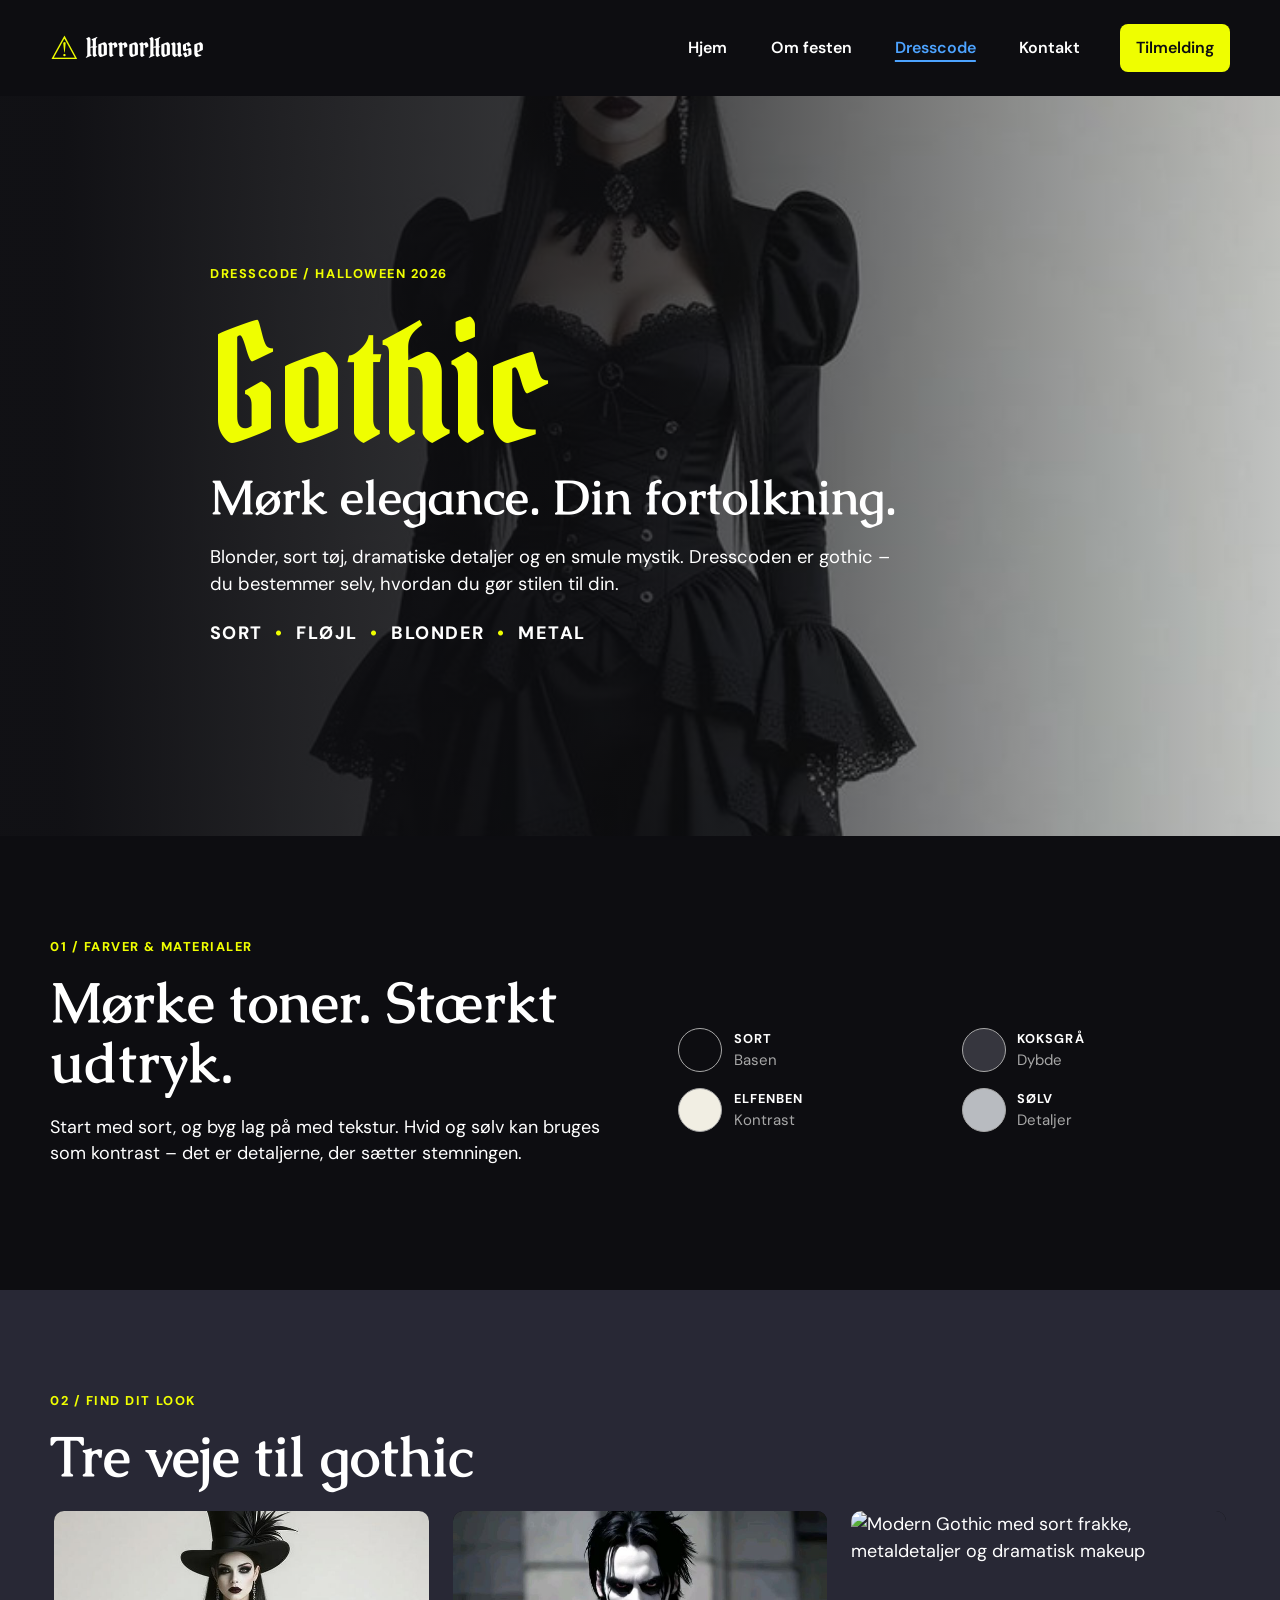
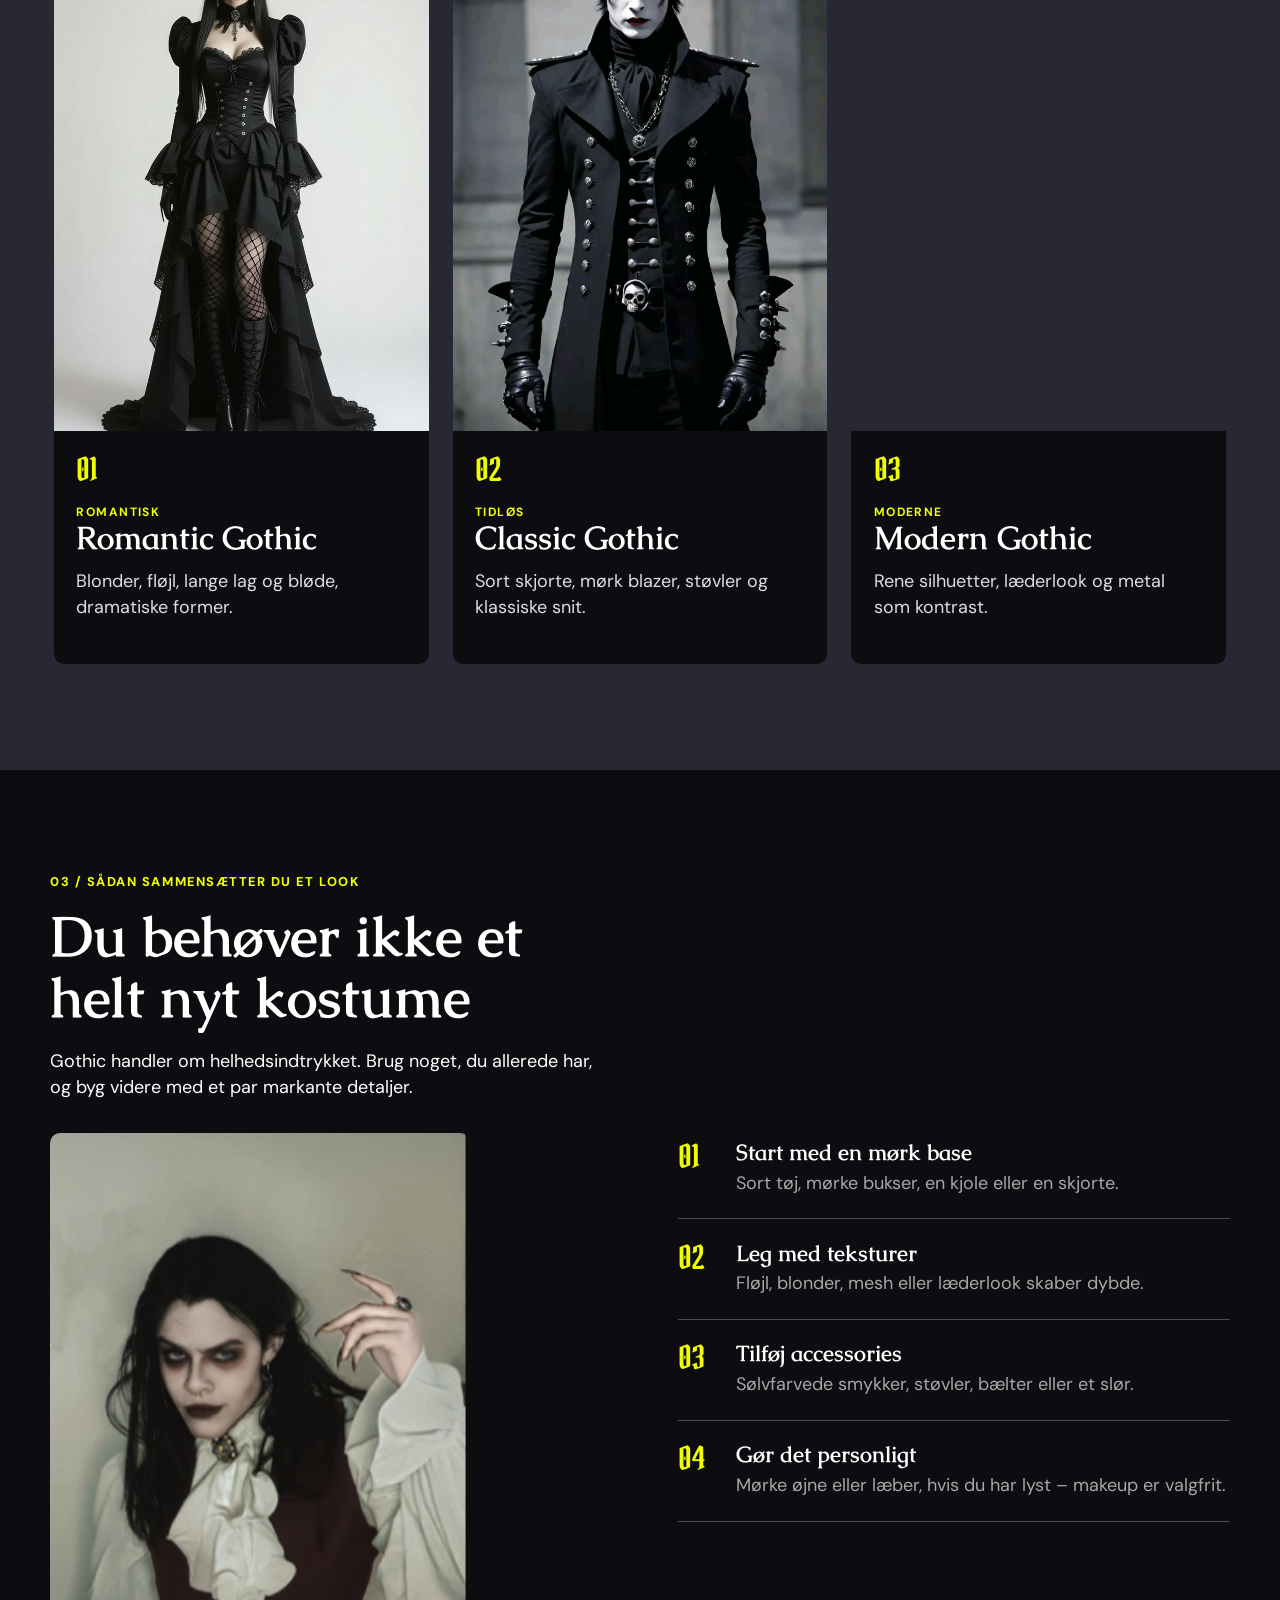
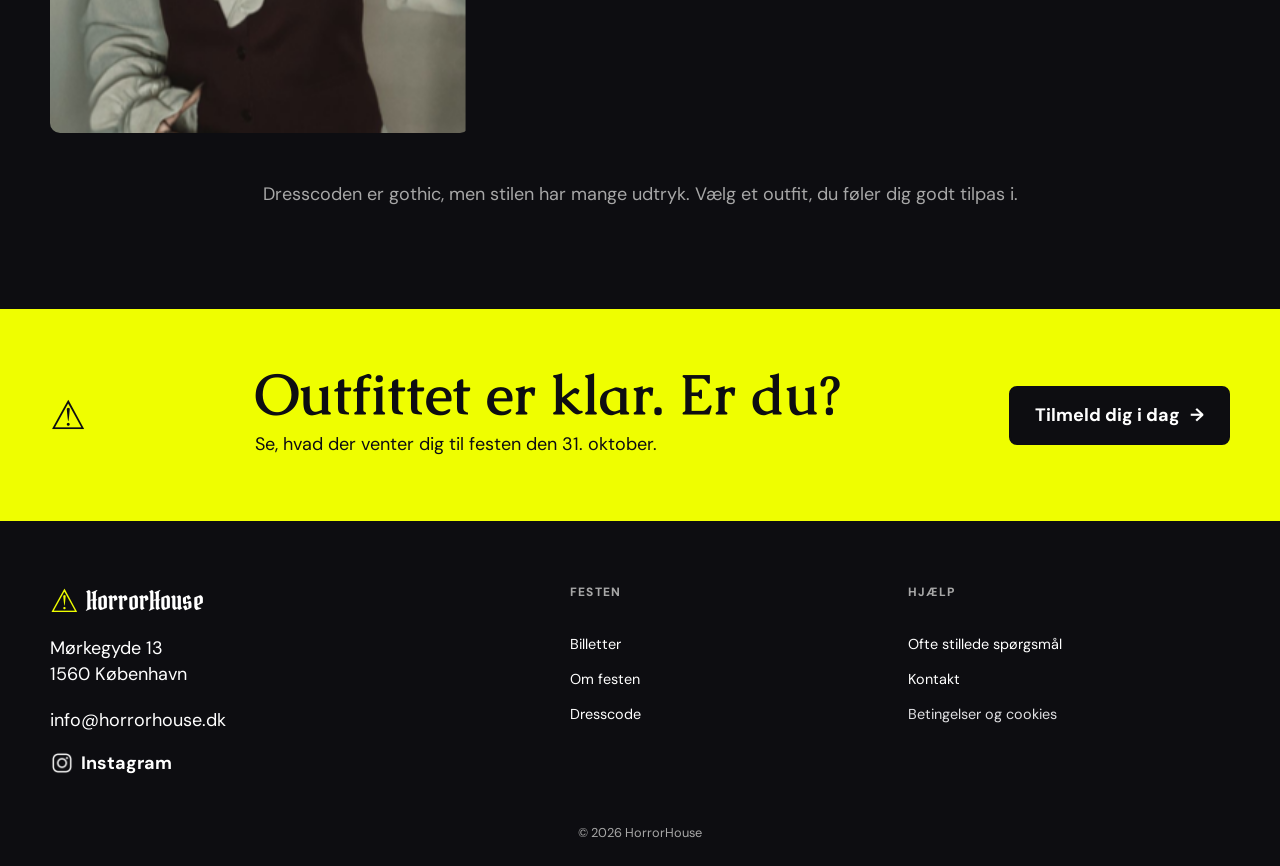
==== dresscode.html @ 01531316 "Version 2 (efter 2 ændringsprompt)" ====
<!doctype html>
<html lang="da">
<head><meta charset="utf-8"><meta name="viewport" content="width=device-width, initial-scale=1"><title>Gothic dresscode – HorrorHouse</title><meta name="description" content="Få inspiration til HorrorHouse-festens gothic dresscode med farver, materialer og tre outfitretninger."><link rel="stylesheet" href="css/style.css"><script src="js/script.js" defer></script></head>
<body>
  <a class="skip-link" href="#main-content">Gå til hovedindhold</a>
  <header class="site-header"><a class="brand" href="index.html" aria-label="HorrorHouse – forside"><span class="brand-mark" aria-hidden="true">⚠</span><span>HorrorHouse</span></a><button class="menu-toggle" type="button" aria-expanded="false" aria-controls="primary-navigation"><span class="sr-only">Åbn menu</span><span aria-hidden="true"></span></button><nav class="site-nav" id="primary-navigation" aria-label="Primær navigation"><a href="index.html">Hjem</a><a href="om-festen.html">Om festen</a><a href="dresscode.html" aria-current="page">Dresscode</a><a href="kontakt.html">Kontakt</a><a class="button button-small" href="tilmelding.html">Tilmelding</a></nav></header>
  <main id="main-content">
    <section class="page-hero dresscode-hero" aria-labelledby="dresscode-title"><div class="hero-overlay"></div><div class="container page-hero-content"><p class="eyebrow">Dresscode / Halloween 2026</p><h1 id="dresscode-title" class="pirata">Gothic</h1><h2>Mørk elegance. Din fortolkning.</h2><p>Blonder, sort tøj, dramatiske detaljer og en smule mystik. Dresscoden er gothic – du bestemmer selv, hvordan du gør stilen til din.</p><p class="hero-meta">Sort <span>•</span> fløjl <span>•</span> blonder <span>•</span> metal</p></div></section>

    <section class="section" aria-labelledby="colors-title"><div class="container"><p class="eyebrow">01 / Farver &amp; materialer</p><div class="split split-wide"><div><h2 id="colors-title">Mørke toner. Stærkt udtryk.</h2><p>Start med sort, og byg lag på med tekstur. Hvid og sølv kan bruges som kontrast – det er detaljerne, der sætter stemningen.</p></div><div class="swatches" role="group" aria-label="Anbefalede farver"><div><span class="swatch black"></span><strong>Sort</strong><small>Basen</small></div><div><span class="swatch charcoal"></span><strong>Koksgrå</strong><small>Dybde</small></div><div><span class="swatch ivory"></span><strong>Elfenben</strong><small>Kontrast</small></div><div><span class="swatch silver"></span><strong>Sølv</strong><small>Detaljer</small></div></div></div></div></section>

    <section class="section section-gray" aria-labelledby="looks-title"><div class="container"><p class="eyebrow">02 / Find dit look</p><h2 id="looks-title">Tre veje til gothic</h2><div class="card-scroller" tabindex="0" role="region" aria-label="Tre gothic looks – rul vandret for flere"><article class="look-card"><img src="assets/images/dresscode/dresscode-01.jpg" width="736" height="1104" loading="lazy" alt="Romantic Gothic med sort kjole, korset og høj hat"><div><span>01</span><b>Romantisk</b><h3>Romantic Gothic</h3><p>Blonder, fløjl, lange lag og bløde, dramatiske former.</p></div></article><article class="look-card"><img src="assets/images/dresscode/dresscode-06.jpg" width="736" height="1104" loading="lazy" alt="Classic Gothic med sort frakke og klassiske snit"><div><span>02</span><b>Tidløs</b><h3>Classic Gothic</h3><p>Sort skjorte, mørk blazer, støvler og klassiske snit.</p></div></article><article class="look-card modern-gothic"><img src="assets/images/dresscode/dresscode-modern.jpg" width="736" height="1104" loading="lazy" alt="Modern Gothic med sort frakke, metaldetaljer og dramatisk makeup"><div><span>03</span><b>Moderne</b><h3>Modern Gothic</h3><p>Rene silhuetter, læderlook og metal som kontrast.</p></div></article></div></div></section>

    <section class="section styling-section" aria-labelledby="styling-title"><div class="container"><p class="eyebrow">03 / Sådan sammensætter du et look</p><div class="split split-wide"><div><h2 id="styling-title">Du behøver ikke et helt nyt kostume</h2><p>Gothic handler om helhedsindtrykket. Brug noget, du allerede har, og byg videre med et par markante detaljer.</p><img class="feature-image tall" src="assets/images/dresscode/dresscode-07.png" width="284" height="424" loading="lazy" alt="Person i hvid skjorte og mørk vest som gothic inspiration"></div><ol class="style-steps"><li><span>01</span><div><h3>Start med en mørk base</h3><p>Sort tøj, mørke bukser, en kjole eller en skjorte.</p></div></li><li><span>02</span><div><h3>Leg med teksturer</h3><p>Fløjl, blonder, mesh eller læderlook skaber dybde.</p></div></li><li><span>03</span><div><h3>Tilføj accessories</h3><p>Sølvfarvede smykker, støvler, bælter eller et slør.</p></div></li><li><span>04</span><div><h3>Gør det personligt</h3><p>Mørke øjne eller læber, hvis du har lyst – makeup er valgfrit.</p></div></li></ol></div><p class="center-note">Dresscoden er gothic, men stilen har mange udtryk. Vælg et outfit, du føler dig godt tilpas i.</p></div></section>

    <section class="cta-band" aria-labelledby="dress-cta-title"><div class="container cta-inner"><span class="brand-mark brand-mark-dark" aria-hidden="true">⚠</span><div><h2 id="dress-cta-title">Outfittet er klar. Er du?</h2><p>Se, hvad der venter dig til festen den 31. oktober.</p></div><a class="button button-dark" href="tilmelding.html">Tilmeld dig i dag <span aria-hidden="true">→</span></a></div></section>
  </main>
  <footer class="site-footer"><div class="container footer-grid"><div class="footer-brand"><a class="brand" href="index.html"><span class="brand-mark" aria-hidden="true">⚠</span><span>HorrorHouse</span></a><address>Mørkegyde 13<br>1560 København</address></div><div class="footer-contact"><a href="mailto:info@horrorhouse.dk">info@horrorhouse.dk</a><a class="instagram" href="https://www.instagram.com/"><img src="assets/images/home/home-12.png" width="100" height="100" alt=""> Instagram</a></div><nav class="footer-nav" aria-label="Footer navigation"><div><h2>Festen</h2><a href="tilmelding.html">Billetter</a><a href="om-festen.html">Om festen</a><a href="dresscode.html">Dresscode</a></div><div><h2>Hjælp</h2><a href="kontakt.html#faq">Ofte stillede spørgsmål</a><a href="kontakt.html">Kontakt</a><span>Betingelser og cookies</span></div></nav></div><p class="copyright">© 2026 HorrorHouse</p></footer>
</body></html>
---- css/style.css ----
@font-face{font-family:"Pirata One";src:url("../assets/fonts/pirata-one-regular.ttf") format("truetype");font-weight:400;font-style:normal;font-display:swap}
@font-face{font-family:Caudex;src:url("../assets/fonts/caudex-regular.ttf") format("truetype");font-weight:400;font-style:normal;font-display:swap}
@font-face{font-family:Caudex;src:url("../assets/fonts/caudex-bold.ttf") format("truetype");font-weight:700;font-style:normal;font-display:swap}
@font-face{font-family:"DM Sans";src:url("../assets/fonts/dm-sans-regular.ttf") format("truetype");font-weight:400;font-style:normal;font-display:swap}
@font-face{font-family:"DM Sans";src:url("../assets/fonts/dm-sans-semibold.ttf") format("truetype");font-weight:600;font-style:normal;font-display:swap}
@font-face{font-family:"DM Sans";src:url("../assets/fonts/dm-sans-bold.ttf") format("truetype");font-weight:700;font-style:normal;font-display:swap}
@font-face{font-family:"DM Sans";src:url("../assets/fonts/dm-sans-extrabold.ttf") format("truetype");font-weight:800;font-style:normal;font-display:swap}

:root{--black:#0d0d11;--gray:#282835;--gray-2:#494953;--muted:#a7a7a7;--white:#fff;--yellow:#effe00;--blue:#4da3ff;--error:#ff8278;--radius:10px;--container:1180px;--space-section:clamp(4.5rem,8vw,8rem)}
*,*::before,*::after{box-sizing:border-box}
html{scroll-behavior:smooth}
body{margin:0;background:var(--black);color:var(--white);font-family:"DM Sans",sans-serif;font-size:1.0625rem;line-height:1.45;overflow-x:hidden}
body.menu-open{overflow:hidden}
img{display:block;max-width:100%;height:auto}
a{color:inherit;text-underline-offset:.2em}
button,input,select,textarea{font:inherit}
button{color:inherit}
h1,h2,h3,p{margin-top:0}
h1,h2,h3{font-family:Caudex,serif;line-height:1.08}
h1{font-size:clamp(3rem,8vw,6rem);margin-bottom:1.4rem}
h2{font-size:clamp(2rem,5vw,3.5rem);margin-bottom:1.25rem}
h3{font-size:clamp(1.35rem,2.5vw,2rem);margin-bottom:.75rem}
p{margin-bottom:1.35rem}
.pirata{font-family:"Pirata One",serif;font-weight:400}
.container{width:min(100% - 2rem,var(--container));margin-inline:auto}
.section{padding-block:var(--space-section);background:var(--black)}
.section-gray{background:var(--gray)}
.section-dark{background:#16161d}
.sr-only{position:absolute!important;width:1px;height:1px;padding:0;margin:-1px;overflow:hidden;white-space:nowrap;border:0}
.skip-link{position:fixed;z-index:1000;top:.75rem;left:.75rem;padding:.8rem 1rem;background:var(--yellow);color:var(--black);font-weight:800;transform:translateY(-180%)}
.skip-link:focus{transform:none}
:focus-visible{outline:3px solid var(--yellow);outline-offset:4px}

.site-header{height:70px;padding:0 1rem;background:var(--black);display:flex;align-items:center;justify-content:space-between;position:relative;z-index:100}
.brand{display:inline-flex;align-items:center;gap:.45rem;text-decoration:none;font:400 1.6rem/1 "Pirata One",serif;white-space:nowrap}
.brand-mark{color:var(--yellow);font-family:system-ui,sans-serif;font-size:1.25em;line-height:1}
.brand-mark-dark{color:var(--black)}
.menu-toggle{width:44px;height:44px;border:0;background:transparent;display:grid;place-items:center;cursor:pointer}
.menu-toggle>span[aria-hidden]{width:26px;height:18px;position:relative;border-top:2px solid var(--white);border-bottom:2px solid var(--white)}
.menu-toggle>span[aria-hidden]::after{content:"";position:absolute;left:0;right:0;top:6px;border-top:2px solid var(--white)}
.menu-toggle[aria-expanded="true"]>span[aria-hidden]{border:0}
.menu-toggle[aria-expanded="true"]>span[aria-hidden]::before,.menu-toggle[aria-expanded="true"]>span[aria-hidden]::after{content:"";position:absolute;inset:auto 0;top:8px;border-top:2px solid var(--white);transform:rotate(45deg)}
.menu-toggle[aria-expanded="true"]>span[aria-hidden]::after{transform:rotate(-45deg)}
.site-nav{display:none;position:fixed;inset:70px 0 0;background:var(--black);padding:3rem 1.25rem;flex-direction:column;align-items:stretch;gap:.5rem;overflow:auto}
.site-nav.is-open{display:flex}
.site-nav a{padding:1rem;border-bottom:1px solid var(--gray-2);text-decoration:none;font-size:1.25rem;font-weight:600}
.site-nav a[aria-current="page"]{color:var(--blue);text-decoration:underline;text-decoration-thickness:2px}
.site-nav a:not(.button):hover,.text-link:hover,.footer-contact a:hover,.footer-nav a:hover{color:var(--blue)}
.site-nav .button[aria-current="page"]{background:var(--blue);border-color:var(--blue);color:var(--black);text-decoration:none}

.falling-spider{--spider-size:20px;--spider-start:24px;--spider-travel:167px;--thread-start:30px;--thread-end:201px;--spider-duration:5.2s;position:absolute;z-index:101;top:70px;right:0;width:var(--spider-size);height:221px;pointer-events:none}
.falling-spider::before{content:"";position:absolute;top:0;left:50%;width:1px;height:var(--thread-start);background:rgba(232,232,232,.75);transform:translateX(-50%);transform-origin:top;animation-name:spider-thread-fall;animation-duration:var(--spider-duration);animation-timing-function:ease-in-out;animation-iteration-count:1;animation-fill-mode:forwards;will-change:height}
.falling-spider img{position:absolute;z-index:1;top:var(--spider-start);left:0;width:100%;height:auto;animation-name:spider-fall;animation-duration:var(--spider-duration);animation-timing-function:ease-in-out;animation-iteration-count:1;animation-fill-mode:forwards;will-change:transform}
@keyframes spider-fall{from{transform:translateY(0)}to{transform:translateY(var(--spider-travel))}}
@keyframes spider-thread-fall{from{height:var(--thread-start)}to{height:var(--thread-end)}}

.button{min-height:52px;display:inline-flex;align-items:center;justify-content:center;gap:.65rem;padding:.9rem 1.5rem;border:2px solid var(--yellow);border-radius:8px;background:var(--yellow);color:var(--black);font-weight:700;text-decoration:none;cursor:pointer;transition:background-color .2s,color .2s,transform .2s}
.button:hover{background:var(--blue);border-color:var(--blue);color:var(--black)}
.button:active{transform:translateY(1px)}
.button-secondary{background:transparent;color:var(--white);border-color:var(--white)}
.button-secondary:hover{background:var(--blue);border-color:var(--blue);color:var(--black)}
.button-dark{background:var(--black);border-color:var(--black);color:var(--white)}
.button-dark:hover{background:var(--blue);border-color:var(--blue);color:var(--black)}
.button-small{min-height:46px;padding:.7rem 1.25rem}
.button-row{display:flex;flex-wrap:wrap;gap:.9rem}
.text-link{display:inline-block;font-weight:700;color:var(--yellow);margin-top:.5rem}
.eyebrow{text-transform:uppercase;letter-spacing:.12em;font-size:.8rem;font-weight:800;color:var(--yellow);margin-bottom:1rem}
.hero-overlay,.tickets-overlay,.signup-overlay{position:absolute;inset:0;background:linear-gradient(90deg,rgba(13,13,17,.95),rgba(13,13,17,.55))}

.hero-dark,.page-hero,.signup-hero,.contact-hero{position:relative;isolation:isolate;background-repeat:no-repeat;background-size:cover;background-position:center}
.home-hero{min-height:760px;background-image:url("../assets/images/home/home-20.png");display:flex;align-items:center;padding-block:4rem}
.hero-content,.page-hero-content,.signup-hero>.container,.contact-hero>.container{position:relative;z-index:1}
.home-hero h1{max-width:850px}
.hero-lead{max-width:620px;font-size:1.15rem}
.event-facts{display:grid;margin:2rem 0;padding:0}
.event-facts>div{padding:1rem 0;border-bottom:1px solid rgba(255,255,255,.28)}
.event-facts dt{color:var(--muted);font-size:.85rem;text-transform:uppercase;font-weight:800;letter-spacing:.09em}
.event-facts dd{margin:.25rem 0 0;font-weight:700;font-size:1.1rem}
.event-facts-hero{grid-template-columns:repeat(2,1fr);max-width:700px;gap:0 1rem}

.card-scroller,.ticket-grid{display:flex;gap:1rem;overflow-x:auto;scroll-snap-type:x mandatory;padding:.25rem 1rem 1.25rem;margin-inline:-1rem;scrollbar-color:var(--yellow) var(--gray)}
.ticket-grid{padding-top:1.25rem}
.image-card,.look-card,.ticket-card{flex:0 0 min(84vw,330px);scroll-snap-align:start;border-radius:var(--radius);overflow:hidden;background:var(--gray)}
.image-card img{width:100%;height:420px;object-fit:cover}
.image-card>div,.look-card>div{padding:1.4rem}
.image-card p,.look-card p{color:#dedee1}
.home-about-section{background:var(--black)}
.home-about-intro{max-width:720px;margin-bottom:3rem}
.home-about-section .image-card{background:transparent;border-radius:0}
.home-about-section .image-card>div{padding:1rem 0 0}
.feature-image{width:100%;max-height:520px;object-fit:cover;border-radius:var(--radius);margin-top:2rem}
.portrait-grid{display:grid;grid-template-columns:repeat(2,1fr);gap:.6rem;margin-bottom:2rem}
.portrait-grid img{width:100%;aspect-ratio:3/4;object-fit:cover;border-radius:8px}
.accent-list{padding:0;list-style:none;margin:2rem 0}
.accent-list li{position:relative;padding:.8rem 0 .8rem 1.6rem;border-bottom:1px solid var(--gray-2)}
.accent-list li::before{content:"";position:absolute;left:0;top:1.25rem;width:.55rem;height:.55rem;background:var(--yellow);transform:rotate(45deg)}
.cta-band{background:var(--yellow);color:var(--black);padding:3.5rem 0;text-align:center}
.cta-inner{display:flex;flex-direction:column;align-items:center;gap:1rem}
.cta-inner h2{max-width:780px;margin-bottom:.35rem}
.cta-inner p{margin-bottom:.5rem}
.tickets-home{position:relative;isolation:isolate;background:url("../assets/images/home/home-16.png") center/cover no-repeat;text-align:center}
.tickets-home .tickets-overlay{background:rgba(13,13,17,.72);z-index:-1}
.tickets-content{position:relative}
.tickets-home h2{font:400 clamp(4.2rem,12vw,11.25rem)/.9 "Pirata One",serif;text-transform:uppercase;letter-spacing:.015em;margin:3rem 0 2rem}
.display-number{font:inherit;color:inherit}
.tickets-heading{margin:clamp(3.5rem,7vw,7rem) auto 2rem}
.tickets-heading h3{font-size:clamp(2rem,4vw,3rem);margin-bottom:.75rem}
.tickets-heading p{margin:0;color:var(--muted)}
.ticket-card{display:flex;flex-direction:column;text-align:left;padding:1.5rem;border:1px solid var(--gray-2);position:relative;overflow:visible}
.ticket-card.featured{border:1px solid var(--gray-2)}
.ticket-card.sold-out{opacity:.75}
.ticket-status{order:10;margin:auto 0 0;padding-top:1.5rem;font-size:.8rem;text-transform:uppercase;letter-spacing:.08em;font-weight:800;color:var(--yellow)}
.sold-out .ticket-status{color:var(--white);text-decoration:line-through}
.price{font:700 2rem/1 Caudex,serif;color:var(--white)}
.badge{position:absolute;top:-.8rem;right:1rem;background:var(--blue);color:var(--black);font-size:.75rem;font-weight:800;text-transform:uppercase;padding:.35rem .7rem;border-radius:99px}
.small-note{color:var(--muted);font-size:.95rem}
.event-facts-bottom{max-width:218px;margin:0 auto;text-align:center;grid-template-columns:1fr;gap:0}
.event-facts-bottom>div{display:flex;min-height:123px;flex-direction:column;align-items:center;justify-content:center;border-bottom:0;gap:.15rem}
.event-facts-bottom dt{display:flex;flex-direction:column;align-items:center;gap:.4rem}
.event-facts-bottom img{width:24px;height:24px;object-fit:contain;margin-bottom:.25rem}
.tickets-content>.button{margin-top:clamp(3rem,6vw,5rem)}

.page-hero{min-height:700px;display:flex;align-items:center;padding:5rem 0}
.page-hero-content{max-width:860px}
.page-hero-content>p:not(.eyebrow):not(.hero-meta){max-width:700px;font-size:1.15rem}
.about-hero{background-image:url("../assets/images/about/about-02.jpg");background-position:center}
.about-hero .hero-overlay{background:linear-gradient(90deg,rgba(13,13,17,.92),rgba(13,13,17,.45))}
.date-lockup{margin-top:2rem;display:flex;align-items:center;gap:1rem}
.date-lockup span{font:400 6rem/1 "Pirata One",serif;color:var(--yellow)}
.date-lockup strong{text-transform:uppercase;letter-spacing:.12em}
.hero-meta{text-transform:uppercase;letter-spacing:.08em;font-weight:800;margin-top:1.4rem}
.hero-meta span{color:var(--yellow);padding-inline:.45rem}
.split{display:grid;gap:2rem;align-items:center}
.invitation{background:var(--gray);border-left:5px solid var(--yellow);border-radius:var(--radius);padding:2rem}
.invitation h3{text-transform:uppercase;font:800 .85rem/1.3 "DM Sans",sans-serif;letter-spacing:.12em;color:var(--yellow)}
.numbered>div>span,.look-card>div>span,.style-steps>li>span{font:400 2rem/1 "Pirata One",serif;color:var(--yellow)}
.numbered b,.look-card b{display:block;text-transform:uppercase;font-size:.75rem;letter-spacing:.12em;color:var(--yellow);margin-top:1rem}
.timeline{list-style:none;padding:0;margin:3rem 0}
.timeline li{position:relative;display:grid;grid-template-columns:1fr;gap:.7rem;padding:0 0 2.5rem 2rem;border-left:1px solid var(--gray-2)}
.timeline li::before{content:"";position:absolute;left:-.5rem;top:.1rem;width:.9rem;height:.9rem;border:3px solid var(--yellow);background:var(--black);border-radius:50%}
.timeline time,.timeline-time{text-transform:uppercase;font-weight:800;font-size:.8rem;letter-spacing:.09em;color:var(--yellow)}
.timeline h3{margin-bottom:.3rem}
.timeline p{color:var(--muted);margin:0}
.practical{border:1px solid var(--gray-2);padding:1.3rem;border-radius:var(--radius)}

.dresscode-hero{background-image:url("../assets/images/dresscode/dresscode-01.jpg");background-position:65% center}
.dresscode-hero .hero-overlay{background:linear-gradient(90deg,rgba(13,13,17,.98) 5%,rgba(13,13,17,.78) 48%,rgba(13,13,17,.15))}
.dresscode-hero h1{color:var(--yellow);font-size:clamp(5rem,15vw,10rem);margin-bottom:0}
.dresscode-hero h2{font-size:clamp(1.7rem,4vw,3rem)}
.swatches{display:grid;grid-template-columns:repeat(2,1fr);gap:1rem}
.swatches>div{display:grid;grid-template-columns:44px 1fr;grid-template-rows:1fr 1fr;column-gap:.7rem;align-items:center}
.swatch{grid-row:1/3;width:44px;height:44px;border-radius:50%;border:1px solid var(--muted)}
.swatch.black{background:#0d0d11}.swatch.charcoal{background:#36363e}.swatch.ivory{background:#f1eee3}.swatch.silver{background:#b8bbc0}
.swatches strong{text-transform:uppercase;font-size:.8rem;letter-spacing:.08em}.swatches small{color:var(--muted)}
.look-card{background:var(--black)}
.look-card img{width:100%;height:430px;object-fit:cover}
.look-card.modern-gothic img{background:var(--gray);object-fit:contain}
.feature-image.tall{max-width:420px;max-height:600px}
.style-steps{list-style:none;padding:0;margin:0}
.style-steps li{display:grid;grid-template-columns:42px 1fr;gap:1rem;padding:1.4rem 0;border-bottom:1px solid var(--gray-2)}
.style-steps h3{font-size:1.35rem;margin-bottom:.35rem}.style-steps p{color:var(--muted);margin:0}
.center-note{max-width:760px;margin:3rem auto 0;text-align:center;color:var(--muted)}

.signup-hero{min-height:580px;background-image:url("../assets/images/signup/signup-07.png");display:flex;align-items:center;padding:5rem 0}
.signup-hero>.container{max-width:var(--container)}
.signup-hero h1{max-width:700px}.signup-hero p:not(.eyebrow){max-width:650px}
.ticket-grid-detailed .ticket-card{background:var(--gray)}
.ticket-card ul{list-style:"✓  ";padding-left:1.25rem;color:#e7e7e9}.ticket-card li{margin:.7rem 0}.ticket-card li::marker{color:var(--yellow);font-weight:800}
.signup-section{position:relative;isolation:isolate;background:url("../assets/images/signup/signup-01.png") center/cover no-repeat}
.signup-overlay{background:rgba(13,13,17,.82);z-index:-1}
.form-layout{display:grid;gap:2.5rem;align-items:start}
.demo-notice{border-left:4px solid var(--yellow);padding:1rem;background:rgba(40,40,53,.9)}
.styled-form{background:var(--gray);border-radius:var(--radius);padding:1.25rem;display:grid;gap:.4rem}
.field{margin-bottom:.9rem}
.field label{display:block;margin-bottom:.45rem;font-weight:700}
.field input,.field select,.field textarea{width:100%;min-height:50px;padding:.8rem 1rem;color:var(--white);background:#22222c;border:1px solid #777783;border-radius:6px}
.field textarea{min-height:190px;resize:vertical}
.field input::placeholder,.field textarea::placeholder{color:#bdbdc4;opacity:1}
.field select{display:block;max-width:100%;min-height:56px;appearance:auto;color-scheme:dark;font-size:1rem;line-height:1.4}
.field select option{background:var(--white);color:var(--black);font-size:1rem}
.field [aria-invalid="true"]{border:2px solid var(--error)}
.field-error{min-height:1.25em;margin:.35rem 0 0;color:var(--error);font-size:.9rem;font-weight:700}
.field-hint,.privacy-note{margin:.4rem 0 0;color:#d0d0d5;font-size:.9rem}
.privacy-note{margin-bottom:1rem}.form-submit{width:100%}
.confirmation-dialog{width:min(92vw,590px);padding:0;border:2px solid var(--yellow);border-radius:var(--radius);background:var(--black);color:var(--white)}
.confirmation-dialog::backdrop{background:rgba(0,0,0,.8)}
.dialog-inner{text-align:center;padding:clamp(2rem,6vw,4rem)}
.dialog-inner .brand-mark{font-size:3rem}.dialog-inner h2{margin-top:1rem}.dialog-inner p{color:#ddd}

.contact-hero{min-height:520px;background-image:url("../assets/images/contact/contact-02.png");display:flex;align-items:center;padding:4rem 0}
.contact-hero h1{max-width:700px}.contact-hero p{max-width:610px}
.contact-grid{display:grid;gap:1.5rem;align-items:stretch}
.panel{height:100%;background:var(--gray);border-radius:var(--radius);padding:1.25rem}
.form-success{padding:1rem;border:2px solid var(--yellow);background:var(--black);color:var(--white);font-weight:700}
.faq-list details{border-bottom:1px solid #60606b}
.faq-list summary{position:relative;list-style:none;cursor:pointer;padding:1.3rem 2.5rem 1.3rem 0;font-weight:600}
.faq-list summary::-webkit-details-marker{display:none}
.faq-list summary::after{content:"+";position:absolute;right:.4rem;top:1rem;font-size:1.5rem}
.faq-list details[open] summary::after{content:"−"}
.faq-list details p{padding:0 2.5rem 1.3rem 0;color:#dedee2}
.faq-list details a{color:var(--yellow)}

.site-footer{padding:4rem 0 1.5rem;background:var(--black)}
.footer-grid{display:grid;gap:3rem;text-align:center}
.footer-brand address{font-style:normal;margin-top:1rem;color:var(--white)}
.footer-contact{display:flex;flex-direction:column;align-items:center;gap:1rem}.footer-contact>a{text-decoration:none}.instagram{display:flex;align-items:center;gap:.45rem;font-weight:700}.instagram img{width:24px;height:24px}
.footer-nav{display:grid;grid-template-columns:repeat(2,1fr);gap:1rem;text-align:left}
.footer-nav h2{font:800 .75rem/1.2 "DM Sans",sans-serif;text-transform:uppercase;letter-spacing:.1em;color:var(--muted)}
.footer-nav div{display:flex;flex-direction:column;gap:.9rem}.footer-nav a,.footer-nav span{font-size:.9rem;text-decoration:none}.footer-nav span{color:#e1e1e4}
.copyright{text-align:center;color:var(--muted);font-size:.8rem;margin:3rem 0 0}

@media (min-width:700px){
  .container{width:min(100% - 3rem,var(--container))}
  .event-facts-hero{grid-template-columns:repeat(4,1fr)}
  .event-facts-bottom{max-width:720px;grid-template-columns:repeat(3,1fr);text-align:left;gap:0 1rem}
  .event-facts-bottom>div{display:block;min-height:0}
  .event-facts-bottom dt{flex-direction:row;align-items:center;gap:.45rem}
  .event-facts-bottom img{margin:0}
  .event-facts-bottom dd{margin-left:31px}
  .event-facts>div{padding:1rem;border-right:1px solid rgba(255,255,255,.28);border-bottom:0}.event-facts>div:last-child{border-right:0}
  .split{grid-template-columns:repeat(2,minmax(0,1fr));gap:clamp(2rem,6vw,6rem)}
  .portrait-grid{margin-bottom:0}
  .timeline li{grid-template-columns:190px 1fr;padding-left:3rem}
  .form-layout,.contact-grid{grid-template-columns:minmax(260px,.75fr) minmax(420px,1.25fr)}
  .contact-grid{grid-template-columns:repeat(2,minmax(0,1fr))}
  .styled-form,.panel{padding:2rem}
  .footer-grid{grid-template-columns:.8fr 1.2fr;align-items:start;column-gap:2rem;row-gap:1.25rem;text-align:left}
  .footer-brand{grid-column:1;grid-row:1}
  .footer-contact{grid-column:1;grid-row:2;align-items:flex-start}
  .footer-nav{grid-column:2;grid-row:1 / span 2}
}

@media (min-width:900px){
  body{font-size:1.125rem}
  .site-header{height:96px;padding-inline:max(2rem,calc((100vw - var(--container))/2))}
  .menu-toggle{display:none}
  .site-nav{display:flex;position:static;inset:auto;background:none;padding:0;flex-direction:row;align-items:center;gap:.7rem;overflow:visible}
  .site-nav a{padding:.75rem 1rem;border:0;font-size:1rem}.site-nav a[aria-current="page"]{text-underline-offset:.45rem}
  .site-nav .button{margin-left:.8rem;color:var(--black)}
  .site-nav .button:hover,.site-nav .button[aria-current="page"]{background:var(--blue);border-color:var(--blue);color:var(--black);text-decoration:none}
  .falling-spider{--spider-size:20px;--spider-start:8px;--spider-travel:295px;--thread-end:317px;top:96px;right:0;height:337px}
  .home-hero{background-image:url("../assets/images/home/home-16.png");min-height:790px;background-position:center}
  .card-scroller,.ticket-grid{display:grid;grid-template-columns:repeat(3,minmax(0,1fr));overflow:visible;padding:.25rem;margin-inline:0;gap:1.5rem}
  .image-card,.look-card,.ticket-card{min-width:0;max-width:none}
  .image-card img{height:470px}
  .look-card img{height:520px}
  .cta-inner{flex-direction:row;justify-content:space-between;text-align:left}.cta-inner .brand-mark{font-size:2.5rem}
  .page-hero{min-height:740px}
  .about-hero{background-position:center 55%}
  .dresscode-hero{background-position:80% 28%}
  .signup-hero{min-height:620px}
  .ticket-grid-detailed{align-items:stretch}
  .footer-grid{grid-template-columns:minmax(250px,.8fr) minmax(360px,1.2fr);column-gap:5rem;row-gap:1.25rem}
}

@media (min-width:1360px){.falling-spider{--spider-size:50px;right:2rem;height:367px}}

@media (max-width:374px){.container{width:min(100% - 1.25rem,var(--container))}.site-header{padding-inline:.65rem}.brand{font-size:1.35rem}.event-facts-hero{grid-template-columns:1fr 1fr}.button{width:100%}.button-row{display:grid}.hero-meta{font-size:.78rem}.panel,.styled-form{padding:1rem}.footer-nav{gap:.5rem}}

@media (prefers-reduced-motion:reduce){html{scroll-behavior:auto}*,*::before,*::after{animation-duration:.01ms!important;animation-iteration-count:1!important;transition-duration:.01ms!important;scroll-behavior:auto!important}.falling-spider::before{animation:none!important;height:var(--thread-end)}.falling-spider img{animation:none!important;transform:translateY(var(--spider-travel))}}
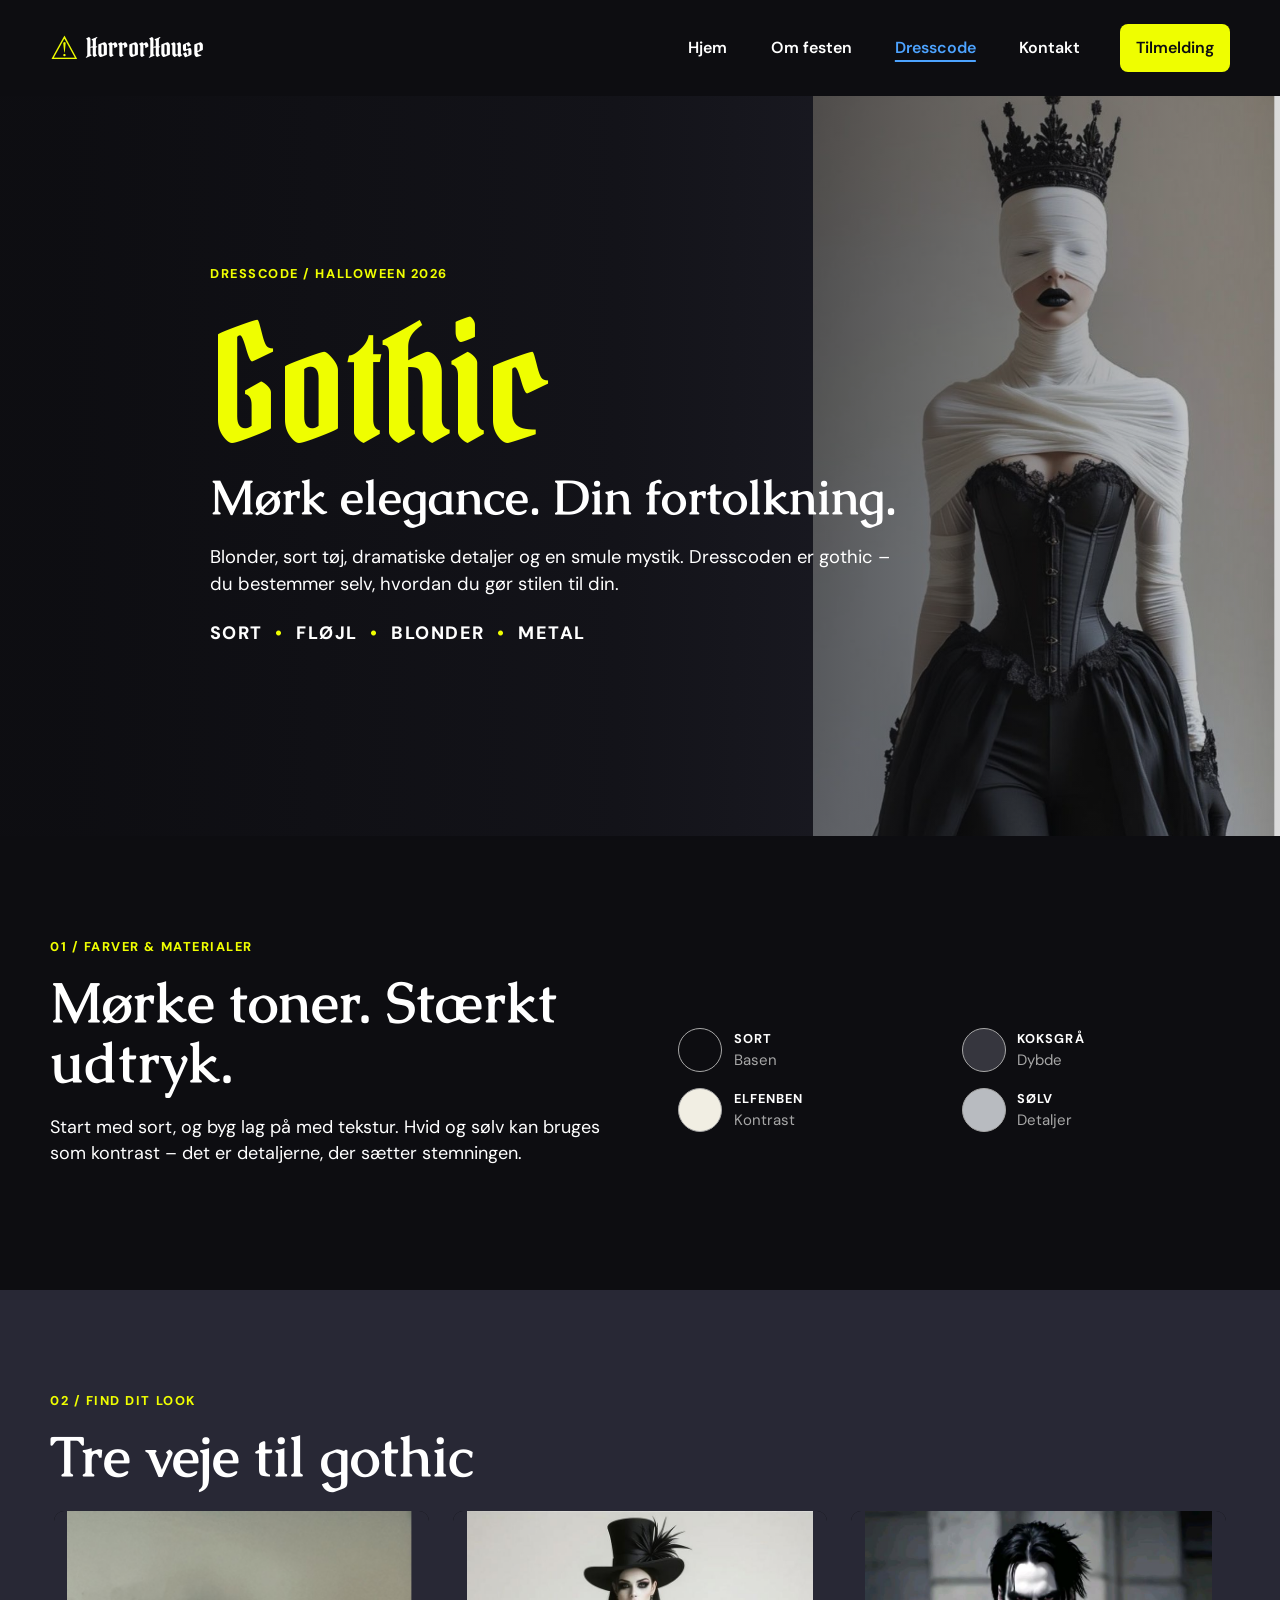
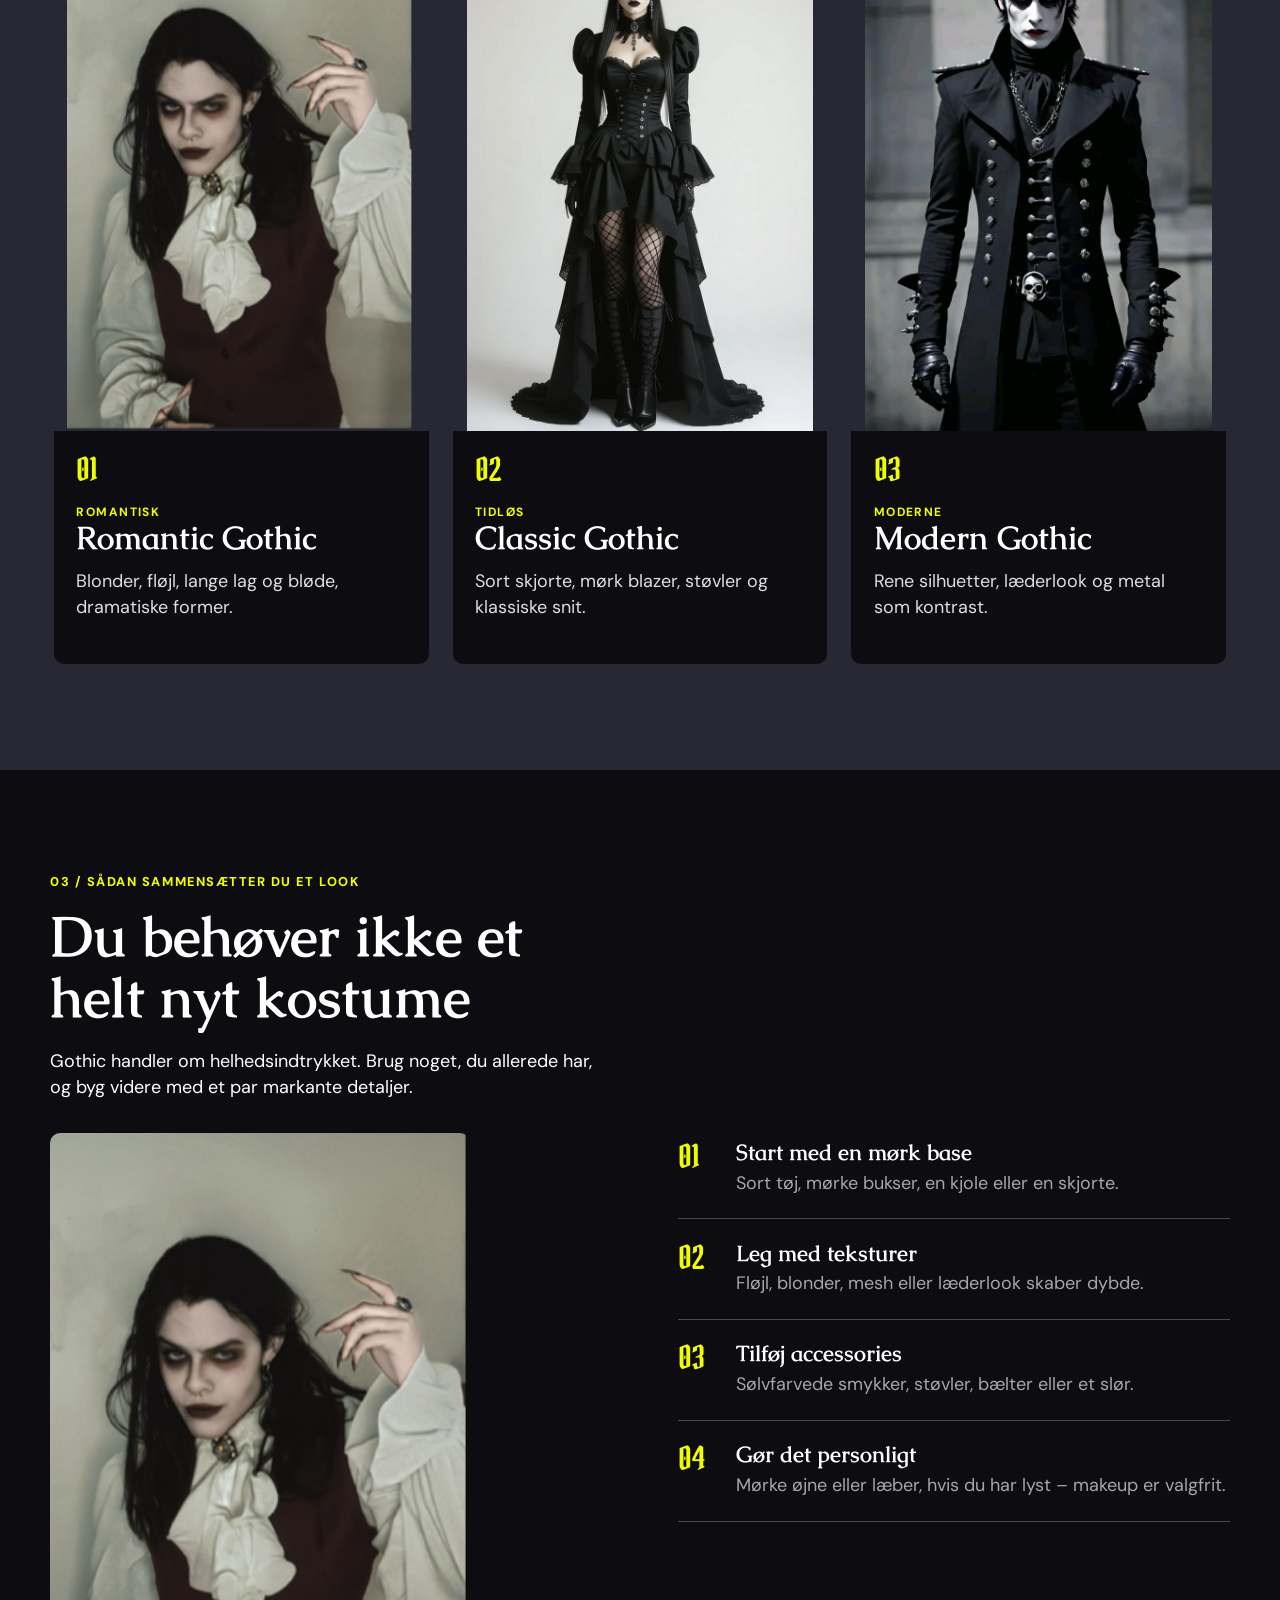
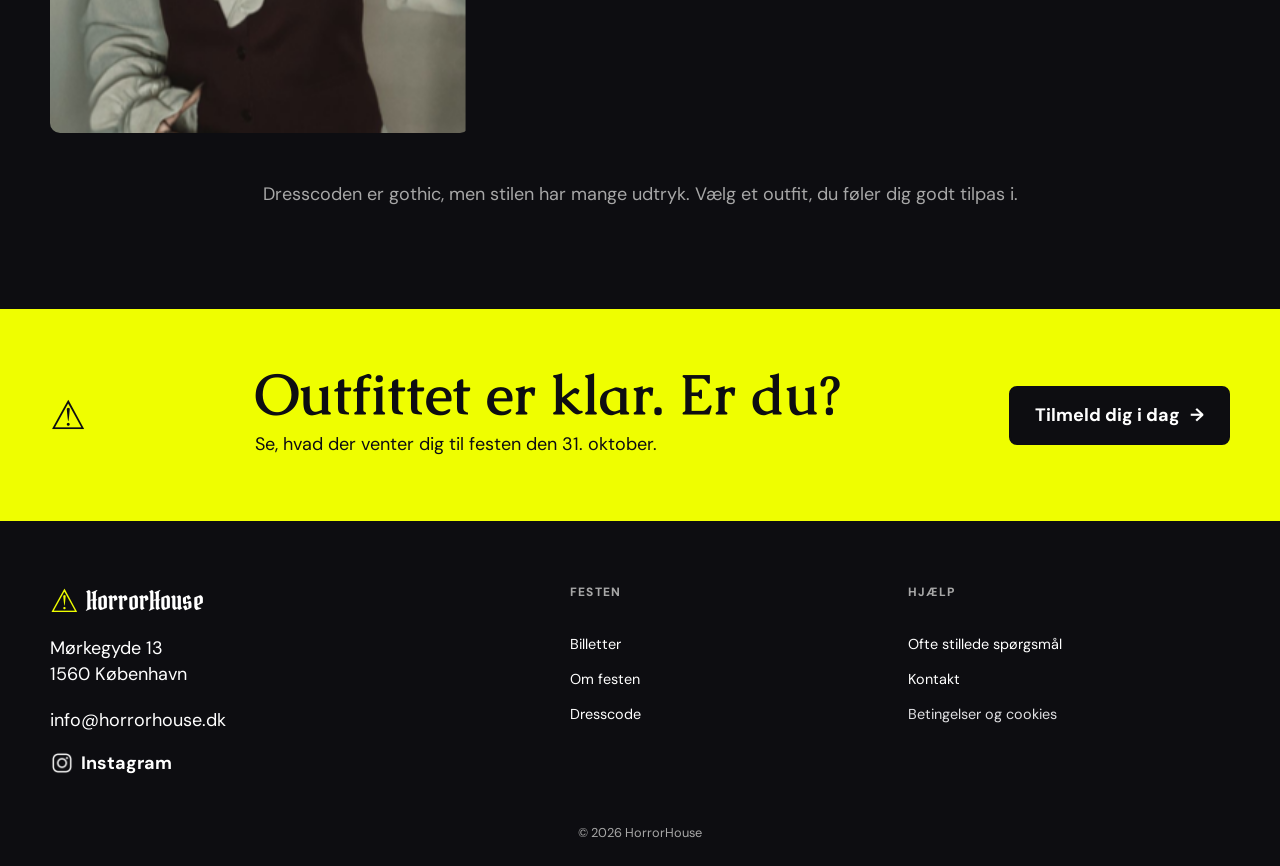
==== commit f967e411: "Final 2 (efter ændringsprompte)" ====
--- a/dresscode.html
+++ b/dresscode.html
@@ -9,7 +9,7 @@
 
     <section class="section" aria-labelledby="colors-title"><div class="container"><p class="eyebrow">01 / Farver &amp; materialer</p><div class="split split-wide"><div><h2 id="colors-title">Mørke toner. Stærkt udtryk.</h2><p>Start med sort, og byg lag på med tekstur. Hvid og sølv kan bruges som kontrast – det er detaljerne, der sætter stemningen.</p></div><div class="swatches" role="group" aria-label="Anbefalede farver"><div><span class="swatch black"></span><strong>Sort</strong><small>Basen</small></div><div><span class="swatch charcoal"></span><strong>Koksgrå</strong><small>Dybde</small></div><div><span class="swatch ivory"></span><strong>Elfenben</strong><small>Kontrast</small></div><div><span class="swatch silver"></span><strong>Sølv</strong><small>Detaljer</small></div></div></div></div></section>
 
-    <section class="section section-gray" aria-labelledby="looks-title"><div class="container"><p class="eyebrow">02 / Find dit look</p><h2 id="looks-title">Tre veje til gothic</h2><div class="card-scroller" tabindex="0" role="region" aria-label="Tre gothic looks – rul vandret for flere"><article class="look-card"><img src="assets/images/dresscode/dresscode-01.jpg" width="736" height="1104" loading="lazy" alt="Romantic Gothic med sort kjole, korset og høj hat"><div><span>01</span><b>Romantisk</b><h3>Romantic Gothic</h3><p>Blonder, fløjl, lange lag og bløde, dramatiske former.</p></div></article><article class="look-card"><img src="assets/images/dresscode/dresscode-06.jpg" width="736" height="1104" loading="lazy" alt="Classic Gothic med sort frakke og klassiske snit"><div><span>02</span><b>Tidløs</b><h3>Classic Gothic</h3><p>Sort skjorte, mørk blazer, støvler og klassiske snit.</p></div></article><article class="look-card modern-gothic"><img src="assets/images/dresscode/dresscode-modern.jpg" width="736" height="1104" loading="lazy" alt="Modern Gothic med sort frakke, metaldetaljer og dramatisk makeup"><div><span>03</span><b>Moderne</b><h3>Modern Gothic</h3><p>Rene silhuetter, læderlook og metal som kontrast.</p></div></article></div></div></section>
+    <section class="section section-gray" aria-labelledby="looks-title"><div class="container"><p class="eyebrow">02 / Find dit look</p><h2 id="looks-title">Tre veje til gothic</h2><div class="card-scroller" tabindex="0" role="region" aria-label="Tre gothic looks – rul vandret for flere"><article class="look-card"><img src="assets/images/dresscode/dresscode-07.png" width="284" height="424" loading="lazy" alt="Romantic Gothic med mørkt hår, lys bluse og mørk vest"><div><span>01</span><b>Romantisk</b><h3>Romantic Gothic</h3><p>Blonder, fløjl, lange lag og bløde, dramatiske former.</p></div></article><article class="look-card"><img src="assets/images/dresscode/dresscode-01.jpg" width="736" height="1104" loading="lazy" alt="Classic Gothic med sort gotisk kjole og høj sort hat"><div><span>02</span><b>Tidløs</b><h3>Classic Gothic</h3><p>Sort skjorte, mørk blazer, støvler og klassiske snit.</p></div></article><article class="look-card modern-gothic"><img src="assets/images/dresscode/dresscode-modern.jpg" width="736" height="1104" loading="lazy" alt="Modern Gothic med sort frakke, metaldetaljer og dramatisk makeup"><div><span>03</span><b>Moderne</b><h3>Modern Gothic</h3><p>Rene silhuetter, læderlook og metal som kontrast.</p></div></article></div></div></section>
 
     <section class="section styling-section" aria-labelledby="styling-title"><div class="container"><p class="eyebrow">03 / Sådan sammensætter du et look</p><div class="split split-wide"><div><h2 id="styling-title">Du behøver ikke et helt nyt kostume</h2><p>Gothic handler om helhedsindtrykket. Brug noget, du allerede har, og byg videre med et par markante detaljer.</p><img class="feature-image tall" src="assets/images/dresscode/dresscode-07.png" width="284" height="424" loading="lazy" alt="Person i hvid skjorte og mørk vest som gothic inspiration"></div><ol class="style-steps"><li><span>01</span><div><h3>Start med en mørk base</h3><p>Sort tøj, mørke bukser, en kjole eller en skjorte.</p></div></li><li><span>02</span><div><h3>Leg med teksturer</h3><p>Fløjl, blonder, mesh eller læderlook skaber dybde.</p></div></li><li><span>03</span><div><h3>Tilføj accessories</h3><p>Sølvfarvede smykker, støvler, bælter eller et slør.</p></div></li><li><span>04</span><div><h3>Gør det personligt</h3><p>Mørke øjne eller læber, hvis du har lyst – makeup er valgfrit.</p></div></li></ol></div><p class="center-note">Dresscoden er gothic, men stilen har mange udtryk. Vælg et outfit, du føler dig godt tilpas i.</p></div></section>
 
--- a/css/style.css
+++ b/css/style.css
@@ -90,7 +90,8 @@
 .home-about-section .image-card>div{padding:1rem 0 0}
 .feature-image{width:100%;max-height:520px;object-fit:cover;border-radius:var(--radius);margin-top:2rem}
 .portrait-grid{display:grid;grid-template-columns:repeat(2,1fr);gap:.6rem;margin-bottom:2rem}
-.portrait-grid img{width:100%;aspect-ratio:3/4;object-fit:cover;border-radius:8px}
+.portrait-grid img{width:100%;aspect-ratio:3/4;object-fit:cover;object-position:center top;border-radius:8px}
+.portrait-grid img:nth-child(3){object-position:center}
 .accent-list{padding:0;list-style:none;margin:2rem 0}
 .accent-list li{position:relative;padding:.8rem 0 .8rem 1.6rem;border-bottom:1px solid var(--gray-2)}
 .accent-list li::before{content:"";position:absolute;left:0;top:1.25rem;width:.55rem;height:.55rem;background:var(--yellow);transform:rotate(45deg)}
@@ -112,7 +113,7 @@
 .ticket-status{order:10;margin:auto 0 0;padding-top:1.5rem;font-size:.8rem;text-transform:uppercase;letter-spacing:.08em;font-weight:800;color:var(--yellow)}
 .sold-out .ticket-status{color:var(--white);text-decoration:line-through}
 .price{font:700 2rem/1 Caudex,serif;color:var(--white)}
-.badge{position:absolute;top:-.8rem;right:1rem;background:var(--blue);color:var(--black);font-size:.75rem;font-weight:800;text-transform:uppercase;padding:.35rem .7rem;border-radius:99px}
+.badge{position:absolute;top:-.8rem;left:50%;transform:translateX(-50%);background:var(--blue);color:var(--black);font-size:.75rem;font-weight:800;text-transform:uppercase;padding:.35rem .7rem;border-radius:99px}
 .small-note{color:var(--muted);font-size:.95rem}
 .event-facts-bottom{max-width:218px;margin:0 auto;text-align:center;grid-template-columns:1fr;gap:0}
 .event-facts-bottom>div{display:flex;min-height:123px;flex-direction:column;align-items:center;justify-content:center;border-bottom:0;gap:.15rem}
@@ -153,8 +154,7 @@
 .swatch.black{background:#0d0d11}.swatch.charcoal{background:#36363e}.swatch.ivory{background:#f1eee3}.swatch.silver{background:#b8bbc0}
 .swatches strong{text-transform:uppercase;font-size:.8rem;letter-spacing:.08em}.swatches small{color:var(--muted)}
 .look-card{background:var(--black)}
-.look-card img{width:100%;height:430px;object-fit:cover}
-.look-card.modern-gothic img{background:var(--gray);object-fit:contain}
+.look-card img{width:100%;height:430px;background:var(--gray);object-fit:contain}
 .feature-image.tall{max-width:420px;max-height:600px}
 .style-steps{list-style:none;padding:0;margin:0}
 .style-steps li{display:grid;grid-template-columns:42px 1fr;gap:1rem;padding:1.4rem 0;border-bottom:1px solid var(--gray-2)}
@@ -247,7 +247,7 @@
   .cta-inner{flex-direction:row;justify-content:space-between;text-align:left}.cta-inner .brand-mark{font-size:2.5rem}
   .page-hero{min-height:740px}
   .about-hero{background-position:center 55%}
-  .dresscode-hero{background-position:80% 28%}
+  .dresscode-hero{background-color:var(--gray);background-image:url("../assets/images/dresscode/dresscode-05.png");background-position:right top;background-size:auto 100%}
   .signup-hero{min-height:620px}
   .ticket-grid-detailed{align-items:stretch}
   .footer-grid{grid-template-columns:minmax(250px,.8fr) minmax(360px,1.2fr);column-gap:5rem;row-gap:1.25rem}
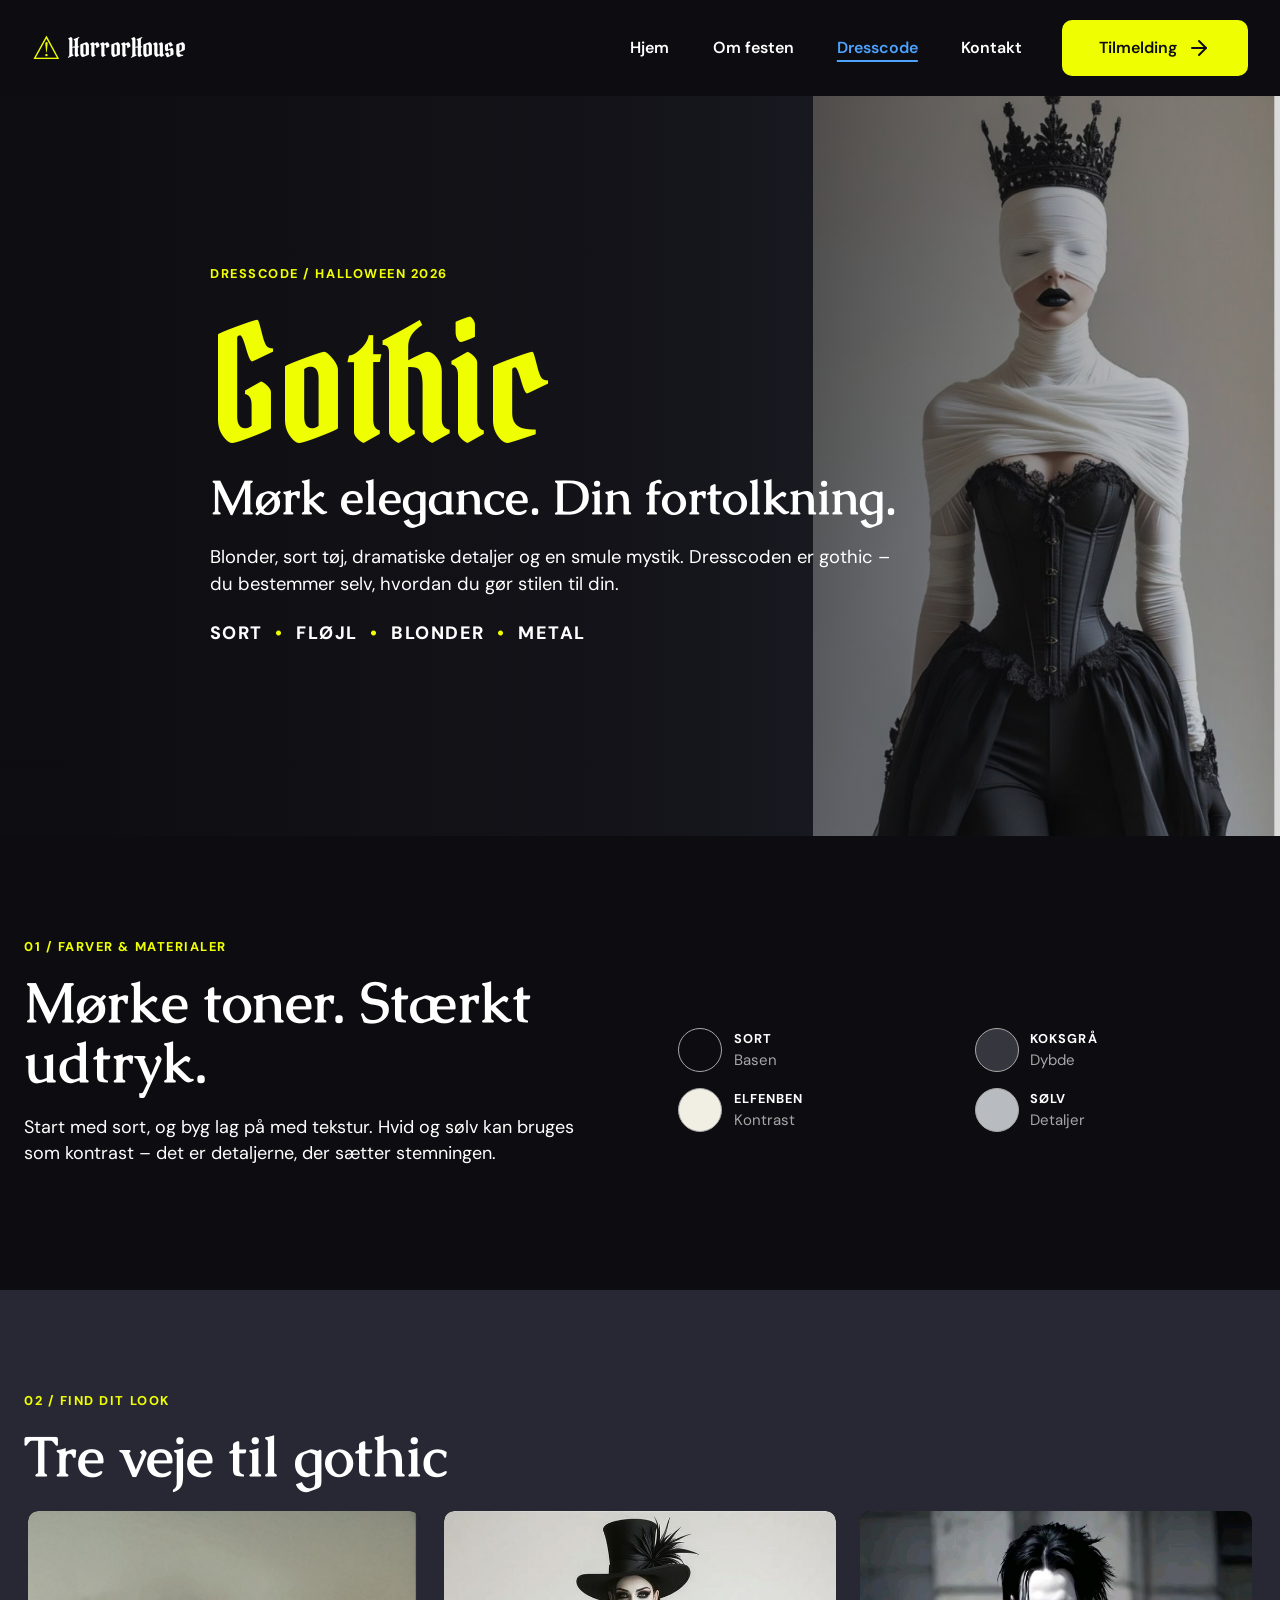
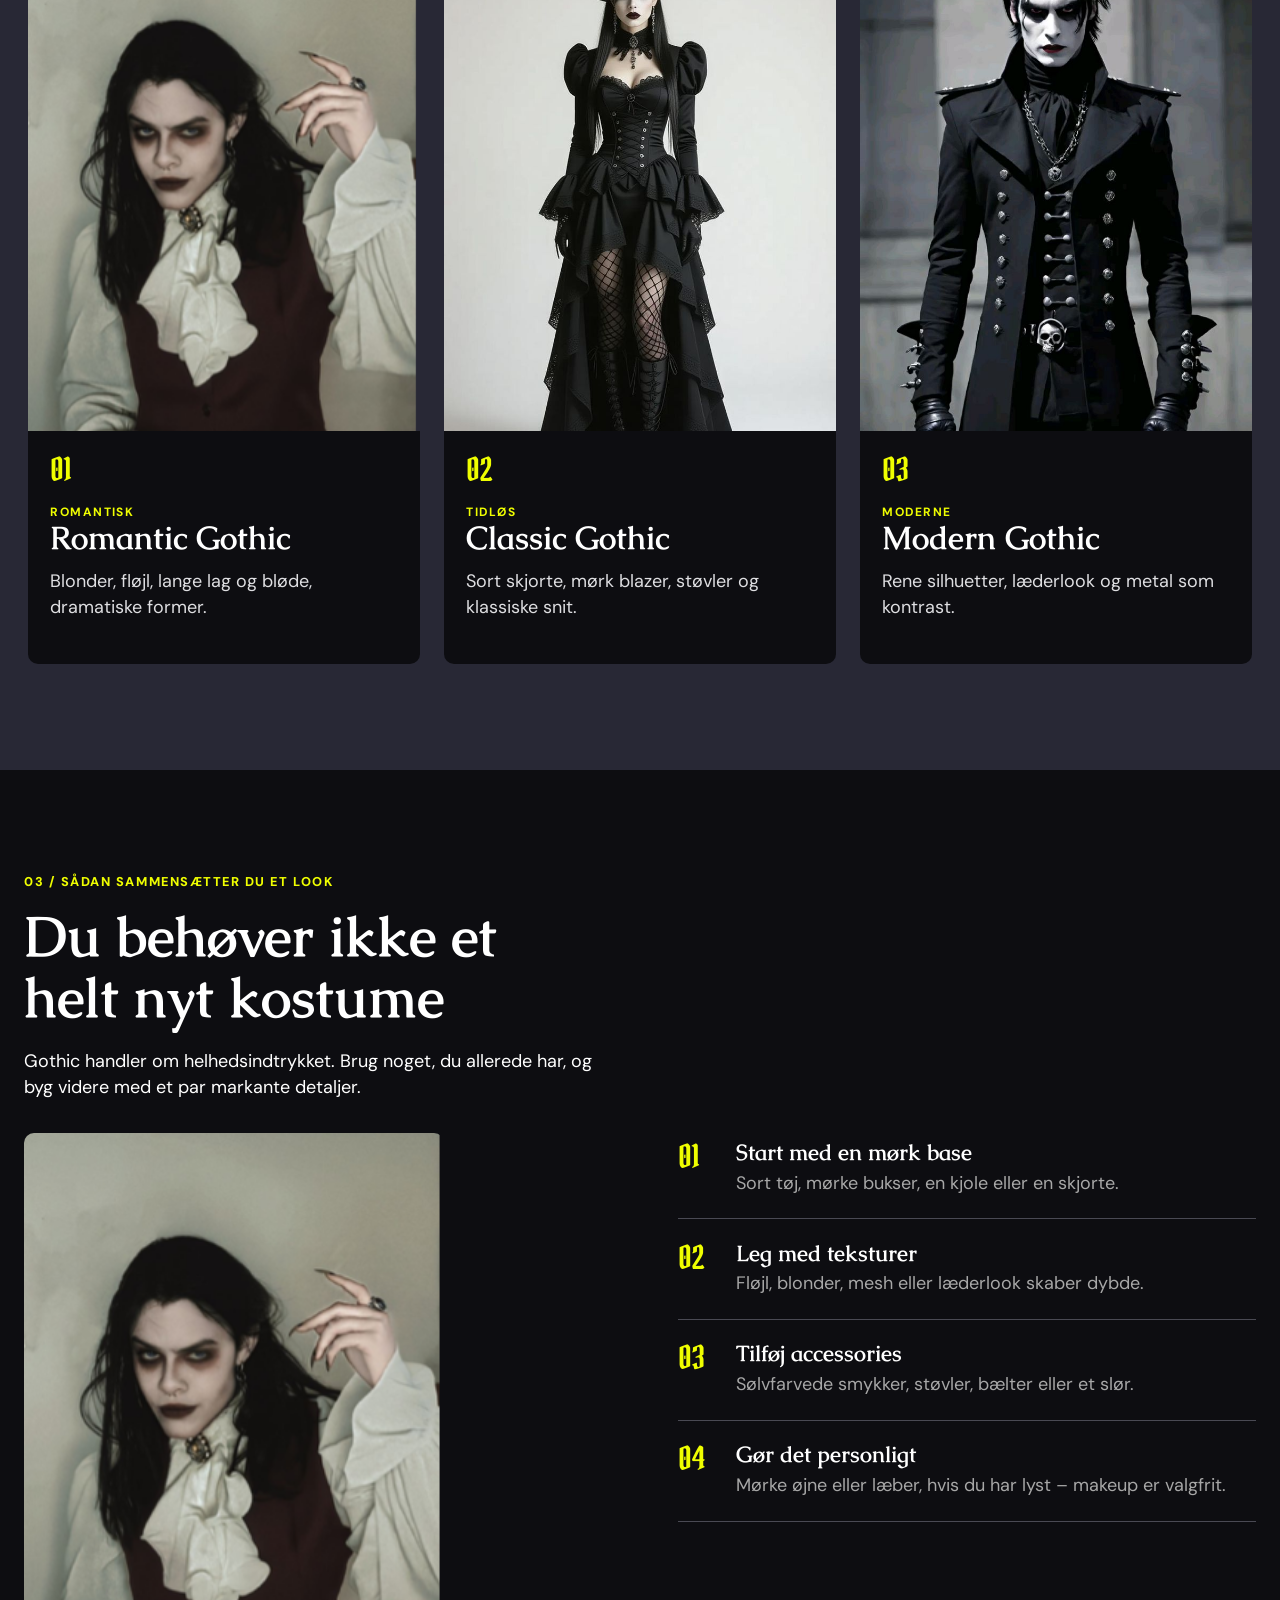
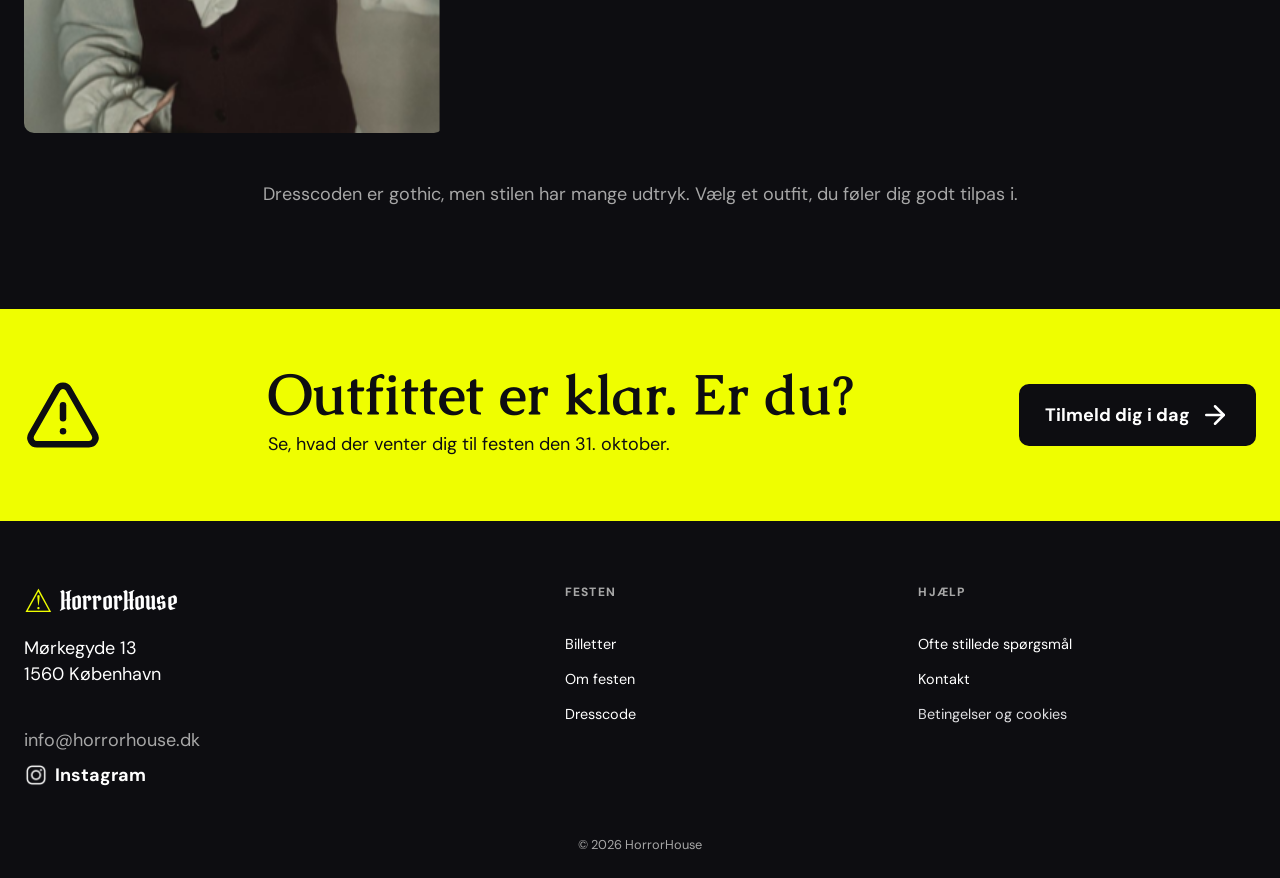
==== commit ebe51654: "Desktop rettet" ====
--- a/dresscode.html
+++ b/dresscode.html
@@ -2,8 +2,9 @@
 <html lang="da">
 <head><meta charset="utf-8"><meta name="viewport" content="width=device-width, initial-scale=1"><title>Gothic dresscode – HorrorHouse</title><meta name="description" content="Få inspiration til HorrorHouse-festens gothic dresscode med farver, materialer og tre outfitretninger."><link rel="stylesheet" href="css/style.css"><script src="js/script.js" defer></script></head>
 <body>
+  <svg xmlns="http://www.w3.org/2000/svg" style="display:none"><symbol id="i-calendar-days" viewBox="0 0 24 24"><path d="M8 2v3"/><path d="M16 2v3"/><rect x="3" y="3" width="18" height="18" rx="2"/><path d="M3 9h18"/><path d="M8 13h.01"/><path d="M12 13h.01"/><path d="M16 13h.01"/><path d="M8 17h.01"/><path d="M12 17h.01"/><path d="M16 17h.01"/></symbol><symbol id="i-clock" viewBox="0 0 24 24"><circle cx="12" cy="12" r="10"/><path d="M12 6v6l4 2"/></symbol><symbol id="i-map-pin" viewBox="0 0 24 24"><path d="M20 10c0 4.993-5.539 10.193-7.399 11.799a1 1 0 0 1-1.202 0C9.539 20.193 4 14.993 4 10a8 8 0 0 1 16 0"/><circle cx="12" cy="10" r="3"/></symbol><symbol id="i-ticket" viewBox="0 0 24 24"><path d="M2 9a3 3 0 0 1 0 6v2a2 2 0 0 0 2 2h16a2 2 0 0 0 2-2v-2a3 3 0 0 1 0-6V7a2 2 0 0 0-2-2H4a2 2 0 0 0-2 2Z"/><path d="M13 5v2"/><path d="M13 17v2"/><path d="M13 11v2"/></symbol><symbol id="i-arrow-right" viewBox="0 0 24 24"><path d="M5 12h14"/><path d="m12 5 7 7-7 7"/></symbol><symbol id="i-shirt" viewBox="0 0 24 24"><path d="M20.38 3.46 16 2a4 4 0 0 1-8 0L3.62 3.46a2 2 0 0 0-1.34 2.23l.58 3.47a1 1 0 0 0 .99.84H6v10c0 1.1.9 2 2 2h8a2 2 0 0 0 2-2V10h2.15a1 1 0 0 0 .99-.84l.58-3.47a2 2 0 0 0-1.34-2.23z"/></symbol><symbol id="i-mouth" viewBox="0 0 24 24"><path d="M2 12a50.5 50.5 0 0020 0 1 1 0 00-1-1"/><path d="M2.457 11.159a1 1 0 00-.307 1.369 11.59 11.59 0 0019.7 0 1 1 0 00-.308-1.368c-2.426-1.568-3.65-2.284-5.479-3.644a2.6 2.6 0 00-3.373.208 1 1 0 01-1.38 0 2.62 2.62 0 00-3.373-.208c-1.83 1.36-3.053 2.076-5.48 3.643"/></symbol><symbol id="i-drama" viewBox="0 0 24 24"><path d="M10 11h.01"/><path d="M14 6h.01"/><path d="M18 6h.01"/><path d="M6.5 13.1h.01"/><path d="M22 5c0 9-4 12-6 12s-6-3-6-12c0-2 2-3 6-3s6 1 6 3"/><path d="M17.4 9.9c-.8.8-2 .8-2.8 0"/><path d="M10.1 7.1C9 7.2 7.7 7.7 6 8.6c-3.5 2-4.7 3.9-3.7 5.6 4.5 7.8 9.5 8.4 11.2 7.4.9-.5 1.9-2.1 1.9-4.7"/><path d="M9.1 16.5c.3-1.1 1.4-1.7 2.4-1.4"/></symbol><symbol id="i-triangle-alert" viewBox="0 0 24 24"><path d="m21.73 18-8-14a2 2 0 0 0-3.48 0l-8 14A2 2 0 0 0 4 21h16a2 2 0 0 0 1.73-3"/><path d="M12 9v4"/><path d="M12 17h.01"/></symbol></svg>
   <a class="skip-link" href="#main-content">Gå til hovedindhold</a>
-  <header class="site-header"><a class="brand" href="index.html" aria-label="HorrorHouse – forside"><span class="brand-mark" aria-hidden="true">⚠</span><span>HorrorHouse</span></a><button class="menu-toggle" type="button" aria-expanded="false" aria-controls="primary-navigation"><span class="sr-only">Åbn menu</span><span aria-hidden="true"></span></button><nav class="site-nav" id="primary-navigation" aria-label="Primær navigation"><a href="index.html">Hjem</a><a href="om-festen.html">Om festen</a><a href="dresscode.html" aria-current="page">Dresscode</a><a href="kontakt.html">Kontakt</a><a class="button button-small" href="tilmelding.html">Tilmelding</a></nav></header>
+  <header class="site-header"><a class="brand" href="index.html" aria-label="HorrorHouse – forside"><span class="brand-mark" aria-hidden="true">⚠</span><span>HorrorHouse</span></a><button class="menu-toggle" type="button" aria-expanded="false" aria-controls="primary-navigation"><span class="sr-only">Åbn menu</span><span aria-hidden="true"></span></button><nav class="site-nav" id="primary-navigation" aria-label="Primær navigation"><a href="index.html">Hjem</a><a href="om-festen.html">Om festen</a><a href="dresscode.html" aria-current="page">Dresscode</a><a href="kontakt.html">Kontakt</a><a class="button button-small" href="tilmelding.html">Tilmelding <svg class="icon" aria-hidden="true"><use href="#i-arrow-right"/></svg></a></nav></header>
   <main id="main-content">
     <section class="page-hero dresscode-hero" aria-labelledby="dresscode-title"><div class="hero-overlay"></div><div class="container page-hero-content"><p class="eyebrow">Dresscode / Halloween 2026</p><h1 id="dresscode-title" class="pirata">Gothic</h1><h2>Mørk elegance. Din fortolkning.</h2><p>Blonder, sort tøj, dramatiske detaljer og en smule mystik. Dresscoden er gothic – du bestemmer selv, hvordan du gør stilen til din.</p><p class="hero-meta">Sort <span>•</span> fløjl <span>•</span> blonder <span>•</span> metal</p></div></section>
 
@@ -13,7 +14,7 @@
 
     <section class="section styling-section" aria-labelledby="styling-title"><div class="container"><p class="eyebrow">03 / Sådan sammensætter du et look</p><div class="split split-wide"><div><h2 id="styling-title">Du behøver ikke et helt nyt kostume</h2><p>Gothic handler om helhedsindtrykket. Brug noget, du allerede har, og byg videre med et par markante detaljer.</p><img class="feature-image tall" src="assets/images/dresscode/dresscode-07.png" width="284" height="424" loading="lazy" alt="Person i hvid skjorte og mørk vest som gothic inspiration"></div><ol class="style-steps"><li><span>01</span><div><h3>Start med en mørk base</h3><p>Sort tøj, mørke bukser, en kjole eller en skjorte.</p></div></li><li><span>02</span><div><h3>Leg med teksturer</h3><p>Fløjl, blonder, mesh eller læderlook skaber dybde.</p></div></li><li><span>03</span><div><h3>Tilføj accessories</h3><p>Sølvfarvede smykker, støvler, bælter eller et slør.</p></div></li><li><span>04</span><div><h3>Gør det personligt</h3><p>Mørke øjne eller læber, hvis du har lyst – makeup er valgfrit.</p></div></li></ol></div><p class="center-note">Dresscoden er gothic, men stilen har mange udtryk. Vælg et outfit, du føler dig godt tilpas i.</p></div></section>
 
-    <section class="cta-band" aria-labelledby="dress-cta-title"><div class="container cta-inner"><span class="brand-mark brand-mark-dark" aria-hidden="true">⚠</span><div><h2 id="dress-cta-title">Outfittet er klar. Er du?</h2><p>Se, hvad der venter dig til festen den 31. oktober.</p></div><a class="button button-dark" href="tilmelding.html">Tilmeld dig i dag <span aria-hidden="true">→</span></a></div></section>
+    <section class="cta-band" aria-labelledby="dress-cta-title"><div class="container cta-inner"><svg class="icon icon--xl" aria-hidden="true"><use href="#i-triangle-alert"/></svg><div><h2 id="dress-cta-title">Outfittet er klar. Er du?</h2><p>Se, hvad der venter dig til festen den 31. oktober.</p></div><a class="button button-dark" href="tilmelding.html">Tilmeld dig i dag <svg class="icon icon--lg" aria-hidden="true"><use href="#i-arrow-right"/></svg></a></div></section>
   </main>
   <footer class="site-footer"><div class="container footer-grid"><div class="footer-brand"><a class="brand" href="index.html"><span class="brand-mark" aria-hidden="true">⚠</span><span>HorrorHouse</span></a><address>Mørkegyde 13<br>1560 København</address></div><div class="footer-contact"><a href="mailto:info@horrorhouse.dk">info@horrorhouse.dk</a><a class="instagram" href="https://www.instagram.com/"><img src="assets/images/home/home-12.png" width="100" height="100" alt=""> Instagram</a></div><nav class="footer-nav" aria-label="Footer navigation"><div><h2>Festen</h2><a href="tilmelding.html">Billetter</a><a href="om-festen.html">Om festen</a><a href="dresscode.html">Dresscode</a></div><div><h2>Hjælp</h2><a href="kontakt.html#faq">Ofte stillede spørgsmål</a><a href="kontakt.html">Kontakt</a><span>Betingelser og cookies</span></div></nav></div><p class="copyright">© 2026 HorrorHouse</p></footer>
 </body></html>
--- a/css/style.css
+++ b/css/style.css
@@ -1,260 +1,2057 @@
-@font-face{font-family:"Pirata One";src:url("../assets/fonts/pirata-one-regular.ttf") format("truetype");font-weight:400;font-style:normal;font-display:swap}
-@font-face{font-family:Caudex;src:url("../assets/fonts/caudex-regular.ttf") format("truetype");font-weight:400;font-style:normal;font-display:swap}
-@font-face{font-family:Caudex;src:url("../assets/fonts/caudex-bold.ttf") format("truetype");font-weight:700;font-style:normal;font-display:swap}
-@font-face{font-family:"DM Sans";src:url("../assets/fonts/dm-sans-regular.ttf") format("truetype");font-weight:400;font-style:normal;font-display:swap}
-@font-face{font-family:"DM Sans";src:url("../assets/fonts/dm-sans-semibold.ttf") format("truetype");font-weight:600;font-style:normal;font-display:swap}
-@font-face{font-family:"DM Sans";src:url("../assets/fonts/dm-sans-bold.ttf") format("truetype");font-weight:700;font-style:normal;font-display:swap}
-@font-face{font-family:"DM Sans";src:url("../assets/fonts/dm-sans-extrabold.ttf") format("truetype");font-weight:800;font-style:normal;font-display:swap}
-
-:root{--black:#0d0d11;--gray:#282835;--gray-2:#494953;--muted:#a7a7a7;--white:#fff;--yellow:#effe00;--blue:#4da3ff;--error:#ff8278;--radius:10px;--container:1180px;--space-section:clamp(4.5rem,8vw,8rem)}
-*,*::before,*::after{box-sizing:border-box}
-html{scroll-behavior:smooth}
-body{margin:0;background:var(--black);color:var(--white);font-family:"DM Sans",sans-serif;font-size:1.0625rem;line-height:1.45;overflow-x:hidden}
-body.menu-open{overflow:hidden}
-img{display:block;max-width:100%;height:auto}
-a{color:inherit;text-underline-offset:.2em}
-button,input,select,textarea{font:inherit}
-button{color:inherit}
-h1,h2,h3,p{margin-top:0}
-h1,h2,h3{font-family:Caudex,serif;line-height:1.08}
-h1{font-size:clamp(3rem,8vw,6rem);margin-bottom:1.4rem}
-h2{font-size:clamp(2rem,5vw,3.5rem);margin-bottom:1.25rem}
-h3{font-size:clamp(1.35rem,2.5vw,2rem);margin-bottom:.75rem}
-p{margin-bottom:1.35rem}
-.pirata{font-family:"Pirata One",serif;font-weight:400}
-.container{width:min(100% - 2rem,var(--container));margin-inline:auto}
-.section{padding-block:var(--space-section);background:var(--black)}
-.section-gray{background:var(--gray)}
-.section-dark{background:#16161d}
-.sr-only{position:absolute!important;width:1px;height:1px;padding:0;margin:-1px;overflow:hidden;white-space:nowrap;border:0}
-.skip-link{position:fixed;z-index:1000;top:.75rem;left:.75rem;padding:.8rem 1rem;background:var(--yellow);color:var(--black);font-weight:800;transform:translateY(-180%)}
-.skip-link:focus{transform:none}
-:focus-visible{outline:3px solid var(--yellow);outline-offset:4px}
-
-.site-header{height:70px;padding:0 1rem;background:var(--black);display:flex;align-items:center;justify-content:space-between;position:relative;z-index:100}
-.brand{display:inline-flex;align-items:center;gap:.45rem;text-decoration:none;font:400 1.6rem/1 "Pirata One",serif;white-space:nowrap}
-.brand-mark{color:var(--yellow);font-family:system-ui,sans-serif;font-size:1.25em;line-height:1}
-.brand-mark-dark{color:var(--black)}
-.menu-toggle{width:44px;height:44px;border:0;background:transparent;display:grid;place-items:center;cursor:pointer}
-.menu-toggle>span[aria-hidden]{width:26px;height:18px;position:relative;border-top:2px solid var(--white);border-bottom:2px solid var(--white)}
-.menu-toggle>span[aria-hidden]::after{content:"";position:absolute;left:0;right:0;top:6px;border-top:2px solid var(--white)}
-.menu-toggle[aria-expanded="true"]>span[aria-hidden]{border:0}
-.menu-toggle[aria-expanded="true"]>span[aria-hidden]::before,.menu-toggle[aria-expanded="true"]>span[aria-hidden]::after{content:"";position:absolute;inset:auto 0;top:8px;border-top:2px solid var(--white);transform:rotate(45deg)}
-.menu-toggle[aria-expanded="true"]>span[aria-hidden]::after{transform:rotate(-45deg)}
-.site-nav{display:none;position:fixed;inset:70px 0 0;background:var(--black);padding:3rem 1.25rem;flex-direction:column;align-items:stretch;gap:.5rem;overflow:auto}
-.site-nav.is-open{display:flex}
-.site-nav a{padding:1rem;border-bottom:1px solid var(--gray-2);text-decoration:none;font-size:1.25rem;font-weight:600}
-.site-nav a[aria-current="page"]{color:var(--blue);text-decoration:underline;text-decoration-thickness:2px}
-.site-nav a:not(.button):hover,.text-link:hover,.footer-contact a:hover,.footer-nav a:hover{color:var(--blue)}
-.site-nav .button[aria-current="page"]{background:var(--blue);border-color:var(--blue);color:var(--black);text-decoration:none}
-
-.falling-spider{--spider-size:20px;--spider-start:24px;--spider-travel:167px;--thread-start:30px;--thread-end:201px;--spider-duration:5.2s;position:absolute;z-index:101;top:70px;right:0;width:var(--spider-size);height:221px;pointer-events:none}
-.falling-spider::before{content:"";position:absolute;top:0;left:50%;width:1px;height:var(--thread-start);background:rgba(232,232,232,.75);transform:translateX(-50%);transform-origin:top;animation-name:spider-thread-fall;animation-duration:var(--spider-duration);animation-timing-function:ease-in-out;animation-iteration-count:1;animation-fill-mode:forwards;will-change:height}
-.falling-spider img{position:absolute;z-index:1;top:var(--spider-start);left:0;width:100%;height:auto;animation-name:spider-fall;animation-duration:var(--spider-duration);animation-timing-function:ease-in-out;animation-iteration-count:1;animation-fill-mode:forwards;will-change:transform}
-@keyframes spider-fall{from{transform:translateY(0)}to{transform:translateY(var(--spider-travel))}}
-@keyframes spider-thread-fall{from{height:var(--thread-start)}to{height:var(--thread-end)}}
-
-.button{min-height:52px;display:inline-flex;align-items:center;justify-content:center;gap:.65rem;padding:.9rem 1.5rem;border:2px solid var(--yellow);border-radius:8px;background:var(--yellow);color:var(--black);font-weight:700;text-decoration:none;cursor:pointer;transition:background-color .2s,color .2s,transform .2s}
-.button:hover{background:var(--blue);border-color:var(--blue);color:var(--black)}
-.button:active{transform:translateY(1px)}
-.button-secondary{background:transparent;color:var(--white);border-color:var(--white)}
-.button-secondary:hover{background:var(--blue);border-color:var(--blue);color:var(--black)}
-.button-dark{background:var(--black);border-color:var(--black);color:var(--white)}
-.button-dark:hover{background:var(--blue);border-color:var(--blue);color:var(--black)}
-.button-small{min-height:46px;padding:.7rem 1.25rem}
-.button-row{display:flex;flex-wrap:wrap;gap:.9rem}
-.text-link{display:inline-block;font-weight:700;color:var(--yellow);margin-top:.5rem}
-.eyebrow{text-transform:uppercase;letter-spacing:.12em;font-size:.8rem;font-weight:800;color:var(--yellow);margin-bottom:1rem}
-.hero-overlay,.tickets-overlay,.signup-overlay{position:absolute;inset:0;background:linear-gradient(90deg,rgba(13,13,17,.95),rgba(13,13,17,.55))}
-
-.hero-dark,.page-hero,.signup-hero,.contact-hero{position:relative;isolation:isolate;background-repeat:no-repeat;background-size:cover;background-position:center}
-.home-hero{min-height:760px;background-image:url("../assets/images/home/home-20.png");display:flex;align-items:center;padding-block:4rem}
-.hero-content,.page-hero-content,.signup-hero>.container,.contact-hero>.container{position:relative;z-index:1}
-.home-hero h1{max-width:850px}
-.hero-lead{max-width:620px;font-size:1.15rem}
-.event-facts{display:grid;margin:2rem 0;padding:0}
-.event-facts>div{padding:1rem 0;border-bottom:1px solid rgba(255,255,255,.28)}
-.event-facts dt{color:var(--muted);font-size:.85rem;text-transform:uppercase;font-weight:800;letter-spacing:.09em}
-.event-facts dd{margin:.25rem 0 0;font-weight:700;font-size:1.1rem}
-.event-facts-hero{grid-template-columns:repeat(2,1fr);max-width:700px;gap:0 1rem}
-
-.card-scroller,.ticket-grid{display:flex;gap:1rem;overflow-x:auto;scroll-snap-type:x mandatory;padding:.25rem 1rem 1.25rem;margin-inline:-1rem;scrollbar-color:var(--yellow) var(--gray)}
-.ticket-grid{padding-top:1.25rem}
-.image-card,.look-card,.ticket-card{flex:0 0 min(84vw,330px);scroll-snap-align:start;border-radius:var(--radius);overflow:hidden;background:var(--gray)}
-.image-card img{width:100%;height:420px;object-fit:cover}
-.image-card>div,.look-card>div{padding:1.4rem}
-.image-card p,.look-card p{color:#dedee1}
-.home-about-section{background:var(--black)}
-.home-about-intro{max-width:720px;margin-bottom:3rem}
-.home-about-section .image-card{background:transparent;border-radius:0}
-.home-about-section .image-card>div{padding:1rem 0 0}
-.feature-image{width:100%;max-height:520px;object-fit:cover;border-radius:var(--radius);margin-top:2rem}
-.portrait-grid{display:grid;grid-template-columns:repeat(2,1fr);gap:.6rem;margin-bottom:2rem}
-.portrait-grid img{width:100%;aspect-ratio:3/4;object-fit:cover;object-position:center top;border-radius:8px}
-.portrait-grid img:nth-child(3){object-position:center}
-.accent-list{padding:0;list-style:none;margin:2rem 0}
-.accent-list li{position:relative;padding:.8rem 0 .8rem 1.6rem;border-bottom:1px solid var(--gray-2)}
-.accent-list li::before{content:"";position:absolute;left:0;top:1.25rem;width:.55rem;height:.55rem;background:var(--yellow);transform:rotate(45deg)}
-.cta-band{background:var(--yellow);color:var(--black);padding:3.5rem 0;text-align:center}
-.cta-inner{display:flex;flex-direction:column;align-items:center;gap:1rem}
-.cta-inner h2{max-width:780px;margin-bottom:.35rem}
-.cta-inner p{margin-bottom:.5rem}
-.tickets-home{position:relative;isolation:isolate;background:url("../assets/images/home/home-16.png") center/cover no-repeat;text-align:center}
-.tickets-home .tickets-overlay{background:rgba(13,13,17,.72);z-index:-1}
-.tickets-content{position:relative}
-.tickets-home h2{font:400 clamp(4.2rem,12vw,11.25rem)/.9 "Pirata One",serif;text-transform:uppercase;letter-spacing:.015em;margin:3rem 0 2rem}
-.display-number{font:inherit;color:inherit}
-.tickets-heading{margin:clamp(3.5rem,7vw,7rem) auto 2rem}
-.tickets-heading h3{font-size:clamp(2rem,4vw,3rem);margin-bottom:.75rem}
-.tickets-heading p{margin:0;color:var(--muted)}
-.ticket-card{display:flex;flex-direction:column;text-align:left;padding:1.5rem;border:1px solid var(--gray-2);position:relative;overflow:visible}
-.ticket-card.featured{border:1px solid var(--gray-2)}
-.ticket-card.sold-out{opacity:.75}
-.ticket-status{order:10;margin:auto 0 0;padding-top:1.5rem;font-size:.8rem;text-transform:uppercase;letter-spacing:.08em;font-weight:800;color:var(--yellow)}
-.sold-out .ticket-status{color:var(--white);text-decoration:line-through}
-.price{font:700 2rem/1 Caudex,serif;color:var(--white)}
-.badge{position:absolute;top:-.8rem;left:50%;transform:translateX(-50%);background:var(--blue);color:var(--black);font-size:.75rem;font-weight:800;text-transform:uppercase;padding:.35rem .7rem;border-radius:99px}
-.small-note{color:var(--muted);font-size:.95rem}
-.event-facts-bottom{max-width:218px;margin:0 auto;text-align:center;grid-template-columns:1fr;gap:0}
-.event-facts-bottom>div{display:flex;min-height:123px;flex-direction:column;align-items:center;justify-content:center;border-bottom:0;gap:.15rem}
-.event-facts-bottom dt{display:flex;flex-direction:column;align-items:center;gap:.4rem}
-.event-facts-bottom img{width:24px;height:24px;object-fit:contain;margin-bottom:.25rem}
-.tickets-content>.button{margin-top:clamp(3rem,6vw,5rem)}
-
-.page-hero{min-height:700px;display:flex;align-items:center;padding:5rem 0}
-.page-hero-content{max-width:860px}
-.page-hero-content>p:not(.eyebrow):not(.hero-meta){max-width:700px;font-size:1.15rem}
-.about-hero{background-image:url("../assets/images/about/about-02.jpg");background-position:center}
-.about-hero .hero-overlay{background:linear-gradient(90deg,rgba(13,13,17,.92),rgba(13,13,17,.45))}
-.date-lockup{margin-top:2rem;display:flex;align-items:center;gap:1rem}
-.date-lockup span{font:400 6rem/1 "Pirata One",serif;color:var(--yellow)}
-.date-lockup strong{text-transform:uppercase;letter-spacing:.12em}
-.hero-meta{text-transform:uppercase;letter-spacing:.08em;font-weight:800;margin-top:1.4rem}
-.hero-meta span{color:var(--yellow);padding-inline:.45rem}
-.split{display:grid;gap:2rem;align-items:center}
-.invitation{background:var(--gray);border-left:5px solid var(--yellow);border-radius:var(--radius);padding:2rem}
-.invitation h3{text-transform:uppercase;font:800 .85rem/1.3 "DM Sans",sans-serif;letter-spacing:.12em;color:var(--yellow)}
-.numbered>div>span,.look-card>div>span,.style-steps>li>span{font:400 2rem/1 "Pirata One",serif;color:var(--yellow)}
-.numbered b,.look-card b{display:block;text-transform:uppercase;font-size:.75rem;letter-spacing:.12em;color:var(--yellow);margin-top:1rem}
-.timeline{list-style:none;padding:0;margin:3rem 0}
-.timeline li{position:relative;display:grid;grid-template-columns:1fr;gap:.7rem;padding:0 0 2.5rem 2rem;border-left:1px solid var(--gray-2)}
-.timeline li::before{content:"";position:absolute;left:-.5rem;top:.1rem;width:.9rem;height:.9rem;border:3px solid var(--yellow);background:var(--black);border-radius:50%}
-.timeline time,.timeline-time{text-transform:uppercase;font-weight:800;font-size:.8rem;letter-spacing:.09em;color:var(--yellow)}
-.timeline h3{margin-bottom:.3rem}
-.timeline p{color:var(--muted);margin:0}
-.practical{border:1px solid var(--gray-2);padding:1.3rem;border-radius:var(--radius)}
-
-.dresscode-hero{background-image:url("../assets/images/dresscode/dresscode-01.jpg");background-position:65% center}
-.dresscode-hero .hero-overlay{background:linear-gradient(90deg,rgba(13,13,17,.98) 5%,rgba(13,13,17,.78) 48%,rgba(13,13,17,.15))}
-.dresscode-hero h1{color:var(--yellow);font-size:clamp(5rem,15vw,10rem);margin-bottom:0}
-.dresscode-hero h2{font-size:clamp(1.7rem,4vw,3rem)}
-.swatches{display:grid;grid-template-columns:repeat(2,1fr);gap:1rem}
-.swatches>div{display:grid;grid-template-columns:44px 1fr;grid-template-rows:1fr 1fr;column-gap:.7rem;align-items:center}
-.swatch{grid-row:1/3;width:44px;height:44px;border-radius:50%;border:1px solid var(--muted)}
-.swatch.black{background:#0d0d11}.swatch.charcoal{background:#36363e}.swatch.ivory{background:#f1eee3}.swatch.silver{background:#b8bbc0}
-.swatches strong{text-transform:uppercase;font-size:.8rem;letter-spacing:.08em}.swatches small{color:var(--muted)}
-.look-card{background:var(--black)}
-.look-card img{width:100%;height:430px;background:var(--gray);object-fit:contain}
-.feature-image.tall{max-width:420px;max-height:600px}
-.style-steps{list-style:none;padding:0;margin:0}
-.style-steps li{display:grid;grid-template-columns:42px 1fr;gap:1rem;padding:1.4rem 0;border-bottom:1px solid var(--gray-2)}
-.style-steps h3{font-size:1.35rem;margin-bottom:.35rem}.style-steps p{color:var(--muted);margin:0}
-.center-note{max-width:760px;margin:3rem auto 0;text-align:center;color:var(--muted)}
-
-.signup-hero{min-height:580px;background-image:url("../assets/images/signup/signup-07.png");display:flex;align-items:center;padding:5rem 0}
-.signup-hero>.container{max-width:var(--container)}
-.signup-hero h1{max-width:700px}.signup-hero p:not(.eyebrow){max-width:650px}
-.ticket-grid-detailed .ticket-card{background:var(--gray)}
-.ticket-card ul{list-style:"✓  ";padding-left:1.25rem;color:#e7e7e9}.ticket-card li{margin:.7rem 0}.ticket-card li::marker{color:var(--yellow);font-weight:800}
-.signup-section{position:relative;isolation:isolate;background:url("../assets/images/signup/signup-01.png") center/cover no-repeat}
-.signup-overlay{background:rgba(13,13,17,.82);z-index:-1}
-.form-layout{display:grid;gap:2.5rem;align-items:start}
-.demo-notice{border-left:4px solid var(--yellow);padding:1rem;background:rgba(40,40,53,.9)}
-.styled-form{background:var(--gray);border-radius:var(--radius);padding:1.25rem;display:grid;gap:.4rem}
-.field{margin-bottom:.9rem}
-.field label{display:block;margin-bottom:.45rem;font-weight:700}
-.field input,.field select,.field textarea{width:100%;min-height:50px;padding:.8rem 1rem;color:var(--white);background:#22222c;border:1px solid #777783;border-radius:6px}
-.field textarea{min-height:190px;resize:vertical}
-.field input::placeholder,.field textarea::placeholder{color:#bdbdc4;opacity:1}
-.field select{display:block;max-width:100%;min-height:56px;appearance:auto;color-scheme:dark;font-size:1rem;line-height:1.4}
-.field select option{background:var(--white);color:var(--black);font-size:1rem}
-.field [aria-invalid="true"]{border:2px solid var(--error)}
-.field-error{min-height:1.25em;margin:.35rem 0 0;color:var(--error);font-size:.9rem;font-weight:700}
-.field-hint,.privacy-note{margin:.4rem 0 0;color:#d0d0d5;font-size:.9rem}
-.privacy-note{margin-bottom:1rem}.form-submit{width:100%}
-.confirmation-dialog{width:min(92vw,590px);padding:0;border:2px solid var(--yellow);border-radius:var(--radius);background:var(--black);color:var(--white)}
-.confirmation-dialog::backdrop{background:rgba(0,0,0,.8)}
-.dialog-inner{text-align:center;padding:clamp(2rem,6vw,4rem)}
-.dialog-inner .brand-mark{font-size:3rem}.dialog-inner h2{margin-top:1rem}.dialog-inner p{color:#ddd}
-
-.contact-hero{min-height:520px;background-image:url("../assets/images/contact/contact-02.png");display:flex;align-items:center;padding:4rem 0}
-.contact-hero h1{max-width:700px}.contact-hero p{max-width:610px}
-.contact-grid{display:grid;gap:1.5rem;align-items:stretch}
-.panel{height:100%;background:var(--gray);border-radius:var(--radius);padding:1.25rem}
-.form-success{padding:1rem;border:2px solid var(--yellow);background:var(--black);color:var(--white);font-weight:700}
-.faq-list details{border-bottom:1px solid #60606b}
-.faq-list summary{position:relative;list-style:none;cursor:pointer;padding:1.3rem 2.5rem 1.3rem 0;font-weight:600}
-.faq-list summary::-webkit-details-marker{display:none}
-.faq-list summary::after{content:"+";position:absolute;right:.4rem;top:1rem;font-size:1.5rem}
-.faq-list details[open] summary::after{content:"−"}
-.faq-list details p{padding:0 2.5rem 1.3rem 0;color:#dedee2}
-.faq-list details a{color:var(--yellow)}
-
-.site-footer{padding:4rem 0 1.5rem;background:var(--black)}
-.footer-grid{display:grid;gap:3rem;text-align:center}
-.footer-brand address{font-style:normal;margin-top:1rem;color:var(--white)}
-.footer-contact{display:flex;flex-direction:column;align-items:center;gap:1rem}.footer-contact>a{text-decoration:none}.instagram{display:flex;align-items:center;gap:.45rem;font-weight:700}.instagram img{width:24px;height:24px}
-.footer-nav{display:grid;grid-template-columns:repeat(2,1fr);gap:1rem;text-align:left}
-.footer-nav h2{font:800 .75rem/1.2 "DM Sans",sans-serif;text-transform:uppercase;letter-spacing:.1em;color:var(--muted)}
-.footer-nav div{display:flex;flex-direction:column;gap:.9rem}.footer-nav a,.footer-nav span{font-size:.9rem;text-decoration:none}.footer-nav span{color:#e1e1e4}
-.copyright{text-align:center;color:var(--muted);font-size:.8rem;margin:3rem 0 0}
-
-@media (min-width:700px){
-  .container{width:min(100% - 3rem,var(--container))}
-  .event-facts-hero{grid-template-columns:repeat(4,1fr)}
-  .event-facts-bottom{max-width:720px;grid-template-columns:repeat(3,1fr);text-align:left;gap:0 1rem}
-  .event-facts-bottom>div{display:block;min-height:0}
-  .event-facts-bottom dt{flex-direction:row;align-items:center;gap:.45rem}
-  .event-facts-bottom img{margin:0}
-  .event-facts-bottom dd{margin-left:31px}
-  .event-facts>div{padding:1rem;border-right:1px solid rgba(255,255,255,.28);border-bottom:0}.event-facts>div:last-child{border-right:0}
-  .split{grid-template-columns:repeat(2,minmax(0,1fr));gap:clamp(2rem,6vw,6rem)}
-  .portrait-grid{margin-bottom:0}
-  .timeline li{grid-template-columns:190px 1fr;padding-left:3rem}
-  .form-layout,.contact-grid{grid-template-columns:minmax(260px,.75fr) minmax(420px,1.25fr)}
-  .contact-grid{grid-template-columns:repeat(2,minmax(0,1fr))}
-  .styled-form,.panel{padding:2rem}
-  .footer-grid{grid-template-columns:.8fr 1.2fr;align-items:start;column-gap:2rem;row-gap:1.25rem;text-align:left}
-  .footer-brand{grid-column:1;grid-row:1}
-  .footer-contact{grid-column:1;grid-row:2;align-items:flex-start}
-  .footer-nav{grid-column:2;grid-row:1 / span 2}
-}
-
-@media (min-width:900px){
-  body{font-size:1.125rem}
-  .site-header{height:96px;padding-inline:max(2rem,calc((100vw - var(--container))/2))}
-  .menu-toggle{display:none}
-  .site-nav{display:flex;position:static;inset:auto;background:none;padding:0;flex-direction:row;align-items:center;gap:.7rem;overflow:visible}
-  .site-nav a{padding:.75rem 1rem;border:0;font-size:1rem}.site-nav a[aria-current="page"]{text-underline-offset:.45rem}
-  .site-nav .button{margin-left:.8rem;color:var(--black)}
-  .site-nav .button:hover,.site-nav .button[aria-current="page"]{background:var(--blue);border-color:var(--blue);color:var(--black);text-decoration:none}
-  .falling-spider{--spider-size:20px;--spider-start:8px;--spider-travel:295px;--thread-end:317px;top:96px;right:0;height:337px}
-  .home-hero{background-image:url("../assets/images/home/home-16.png");min-height:790px;background-position:center}
-  .card-scroller,.ticket-grid{display:grid;grid-template-columns:repeat(3,minmax(0,1fr));overflow:visible;padding:.25rem;margin-inline:0;gap:1.5rem}
-  .image-card,.look-card,.ticket-card{min-width:0;max-width:none}
-  .image-card img{height:470px}
-  .look-card img{height:520px}
-  .cta-inner{flex-direction:row;justify-content:space-between;text-align:left}.cta-inner .brand-mark{font-size:2.5rem}
-  .page-hero{min-height:740px}
-  .about-hero{background-position:center 55%}
-  .dresscode-hero{background-color:var(--gray);background-image:url("../assets/images/dresscode/dresscode-05.png");background-position:right top;background-size:auto 100%}
-  .signup-hero{min-height:620px}
-  .ticket-grid-detailed{align-items:stretch}
-  .footer-grid{grid-template-columns:minmax(250px,.8fr) minmax(360px,1.2fr);column-gap:5rem;row-gap:1.25rem}
-}
-
-@media (min-width:1360px){.falling-spider{--spider-size:50px;right:2rem;height:367px}}
-
-@media (max-width:374px){.container{width:min(100% - 1.25rem,var(--container))}.site-header{padding-inline:.65rem}.brand{font-size:1.35rem}.event-facts-hero{grid-template-columns:1fr 1fr}.button{width:100%}.button-row{display:grid}.hero-meta{font-size:.78rem}.panel,.styled-form{padding:1rem}.footer-nav{gap:.5rem}}
-
-@media (prefers-reduced-motion:reduce){html{scroll-behavior:auto}*,*::before,*::after{animation-duration:.01ms!important;animation-iteration-count:1!important;transition-duration:.01ms!important;scroll-behavior:auto!important}.falling-spider::before{animation:none!important;height:var(--thread-end)}.falling-spider img{animation:none!important;transform:translateY(var(--spider-travel))}}
+/* === Fonts === */
+
+@font-face {
+  font-family: "Pirata One";
+  src: url("../assets/fonts/pirata-one-regular.ttf") format("truetype");
+  font-weight: 400;
+  font-style: normal;
+  font-display: swap;
+}
+
+@font-face {
+  font-family: Caudex;
+  src: url("../assets/fonts/caudex-regular.ttf") format("truetype");
+  font-weight: 400;
+  font-style: normal;
+  font-display: swap;
+}
+
+@font-face {
+  font-family: Caudex;
+  src: url("../assets/fonts/caudex-bold.ttf") format("truetype");
+  font-weight: 700;
+  font-style: normal;
+  font-display: swap;
+}
+
+@font-face {
+  font-family: "DM Sans";
+  src: url("../assets/fonts/dm-sans-regular.ttf") format("truetype");
+  font-weight: 400;
+  font-style: normal;
+  font-display: swap;
+}
+
+@font-face {
+  font-family: "DM Sans";
+  src: url("../assets/fonts/dm-sans-semibold.ttf") format("truetype");
+  font-weight: 600;
+  font-style: normal;
+  font-display: swap;
+}
+
+@font-face {
+  font-family: "DM Sans";
+  src: url("../assets/fonts/dm-sans-bold.ttf") format("truetype");
+  font-weight: 700;
+  font-style: normal;
+  font-display: swap;
+}
+
+@font-face {
+  font-family: "DM Sans";
+  src: url("../assets/fonts/dm-sans-extrabold.ttf") format("truetype");
+  font-weight: 800;
+  font-style: normal;
+  font-display: swap;
+}
+
+
+/* === Variables, reset and base styles === */
+
+:root {
+  --black: #0d0d11;
+  --gray: #282835;
+  --gray-2: #494953;
+  --muted: #a7a7a7;
+  --white: #fff;
+  --yellow: #effe00;
+  --blue: #4da3ff;
+  --error: #ff8278;
+  --radius: 10px;
+  --container: 1280px; /* Figma: 1440 px frame med 80 px sidemargen */
+  --header-pad-x: max(2rem, calc((100vw - var(--container)) / 2)); /* header: afstand til sidekant (desktop) */
+  --nav-cta-width: 186px; /* header-CTA (Figma: 186 × 56 px). Bruges også til at centrere edderkoppetråden under knappen */
+  --space-section: clamp(4.5rem, 8vw, 8rem);
+}
+
+*,
+*::before,
+*::after {
+  box-sizing: border-box;
+}
+
+html {
+  scroll-behavior: smooth;
+}
+
+body {
+  margin: 0;
+  background: var(--black);
+  color: var(--white);
+  font-family: "DM Sans", sans-serif;
+  font-size: 1.0625rem;
+  line-height: 1.45;
+  overflow-x: hidden;
+  overflow-x: clip;
+}
+
+body.menu-open {
+  overflow: hidden;
+}
+
+img {
+  display: block;
+  max-width: 100%;
+  height: auto;
+}
+
+a {
+  color: inherit;
+  text-underline-offset: .2em;
+}
+
+button,
+input,
+select,
+textarea {
+  font: inherit;
+}
+
+button {
+  color: inherit;
+}
+
+h1,
+h2,
+h3,
+p {
+  margin-top: 0;
+}
+
+h1,
+h2,
+h3 {
+  font-family: Caudex, serif;
+  line-height: 1.08;
+}
+
+h1 {
+  font-size: clamp(3rem, 8vw, 6rem);
+  margin-bottom: 1.4rem;
+}
+
+h2 {
+  font-size: clamp(2rem, 5vw, 3.5rem);
+  margin-bottom: 1.25rem;
+}
+
+h3 {
+  font-size: clamp(1.35rem, 2.5vw, 2rem);
+  margin-bottom: .75rem;
+}
+
+p {
+  margin-bottom: 1.35rem;
+}
+
+.icon {
+  width: 24px;
+  height: 24px;
+  flex-shrink: 0;
+  fill: none;
+  stroke: currentColor;
+  stroke-width: 2;
+  stroke-linecap: round;
+  stroke-linejoin: round;
+}
+.icon--lg { width: 30px; height: 30px; } /* pilen i CTA-knappen */
+.icon--xl { width: 78px; height: 78px; } /* advarselstrekanten */
+
+.pirata {
+  font-family: "Pirata One", serif;
+  font-weight: 400;
+}
+
+.container {
+  width: min(100% - 2rem, var(--container));
+  margin-inline: auto;
+}
+
+.section {
+  padding-block: var(--space-section);
+  background: var(--black);
+}
+
+.section-gray {
+  background: var(--gray);
+}
+
+.section-dark {
+  background: #16161d;
+}
+
+.sr-only {
+  position: absolute !important;
+  width: 1px;
+  height: 1px;
+  padding: 0;
+  margin: -1px;
+  overflow: hidden;
+  white-space: nowrap;
+  border: 0;
+}
+
+.skip-link {
+  position: fixed;
+  z-index: 1000;
+  top: .75rem;
+  left: .75rem;
+  padding: .8rem 1rem;
+  border-radius: var(--radius);
+  background: var(--yellow);
+  color: var(--black);
+  font-weight: 800;
+  transform: translateY(-180%);
+}
+
+.skip-link:focus {
+  transform: none;
+}
+
+:focus-visible {
+  outline: 3px solid var(--yellow);
+  outline-offset: 4px;
+}
+
+
+/* === Header and navigation === */
+
+.site-header {
+  height: 70px;
+  padding: 0 1rem;
+  background: var(--black);
+  display: flex;
+  align-items: center;
+  justify-content: space-between;
+  position: relative;
+  z-index: 100;
+}
+
+.brand {
+  display: inline-flex;
+  align-items: center;
+  gap: .45rem;
+  text-decoration: none;
+  font: 400 1.6rem/1 "Pirata One", serif;
+  white-space: nowrap;
+}
+
+.brand-mark {
+  color: var(--yellow);
+  font-family: system-ui, sans-serif;
+  font-size: 1.25em;
+  line-height: 1;
+}
+
+.menu-toggle {
+  width: 44px;
+  height: 44px;
+  border: 0;
+  border-radius: var(--radius);
+  background: transparent;
+  display: grid;
+  place-items: center;
+  cursor: pointer;
+}
+
+.menu-toggle > span[aria-hidden] {
+  width: 26px;
+  height: 18px;
+  position: relative;
+  border-top: 2px solid var(--white);
+  border-bottom: 2px solid var(--white);
+}
+
+.menu-toggle > span[aria-hidden]::after {
+  content: "";
+  position: absolute;
+  left: 0;
+  right: 0;
+  top: 6px;
+  border-top: 2px solid var(--white);
+}
+
+.menu-toggle[aria-expanded="true"] > span[aria-hidden] {
+  border: 0;
+}
+
+.menu-toggle[aria-expanded="true"] > span[aria-hidden]::before,
+.menu-toggle[aria-expanded="true"] > span[aria-hidden]::after {
+  content: "";
+  position: absolute;
+  inset: auto 0;
+  top: 8px;
+  border-top: 2px solid var(--white);
+  transform: rotate(45deg);
+}
+
+.menu-toggle[aria-expanded="true"] > span[aria-hidden]::after {
+  transform: rotate(-45deg);
+}
+
+.site-nav {
+  display: none;
+  position: fixed;
+  inset: 70px 0 0;
+  background: var(--black);
+  padding: 3rem 1.25rem;
+  flex-direction: column;
+  align-items: stretch;
+  gap: .5rem;
+  overflow: auto;
+}
+
+.site-nav.is-open {
+  display: flex;
+}
+
+.site-nav a {
+  padding: 1rem;
+  border-bottom: 1px solid var(--gray-2);
+  text-decoration: none;
+  font-size: 1.25rem;
+  font-weight: 600;
+}
+
+.site-nav a[aria-current="page"] {
+  color: var(--blue);
+  text-decoration: underline;
+  text-decoration-thickness: 2px;
+}
+
+.site-nav a:not(.button):hover,
+.text-link:hover,
+.footer-contact a:hover,
+.footer-nav a:hover {
+  color: var(--blue);
+}
+
+.site-nav .button[aria-current="page"] {
+  background: var(--blue);
+  border-color: var(--blue);
+  color: var(--black);
+  text-decoration: none;
+}
+
+
+/* === Buttons, links and shared elements === */
+
+.button {
+  min-height: 52px;
+  display: inline-flex;
+  align-items: center;
+  justify-content: center;
+  gap: .65rem;
+  padding: .9rem 1.5rem;
+  border: 2px solid var(--yellow);
+  border-radius: var(--radius);
+  background: var(--yellow);
+  color: var(--black);
+  font-weight: 700;
+  text-decoration: none;
+  cursor: pointer;
+  transition: background-color .2s, color .2s, transform .2s;
+}
+
+.button:hover {
+  background: var(--blue);
+  border-color: var(--blue);
+  color: var(--black);
+}
+
+.button:active {
+  transform: translateY(1px);
+}
+
+.button-secondary {
+  background: transparent;
+  color: var(--yellow);
+  border-color: #effe0091;
+  padding: 0 38px;
+}
+
+.button-secondary:hover {
+  background: var(--blue);
+  border-color: var(--blue);
+  color: var(--black);
+}
+
+.button-dark {
+  background: var(--black);
+  border-color: var(--black);
+  color: var(--white);
+}
+
+.button-dark:hover {
+  background: var(--blue);
+  border-color: var(--blue);
+  color: var(--black);
+}
+
+.cta-band :focus-visible {
+  outline-color: var(--black);
+}
+
+.button-small {
+  min-height: 46px;
+  padding: .7rem 1.25rem;
+}
+
+.button-row {
+  display: flex;
+  flex-wrap: wrap;
+  gap: 1.7rem;
+}
+
+.text-link {
+  display: inline-block;
+  font-weight: 700;
+  color: var(--yellow);
+  margin-top: .5rem;
+}
+
+.text-link .icon {
+  vertical-align: middle;
+}
+
+.eyebrow {
+  text-transform: uppercase;
+  letter-spacing: .12em;
+  font-size: .8rem;
+  font-weight: 800;
+  color: var(--yellow);
+  margin-bottom: 1rem;
+}
+
+.hero-overlay,
+.tickets-overlay,
+.signup-overlay {
+  position: absolute;
+  inset: 0;
+  background: linear-gradient(90deg, rgba(13, 13, 17, .95), rgba(13, 13, 17, .55));
+}
+
+
+/* === Home page: hero === */
+
+.hero-dark,
+.page-hero,
+.signup-hero,
+.contact-hero {
+  position: relative;
+  isolation: isolate;
+  background-repeat: no-repeat;
+  background-size: cover;
+  background-position: center;
+}
+
+.hero-content,
+.page-hero-content,
+.signup-hero > .container,
+.contact-hero > .container {
+  position: relative;
+  z-index: 1;
+}
+
+.home-hero h1 {
+  max-width: 850px;
+}
+
+.hero-lead {
+  max-width: 620px;
+  font-size: 1.15rem;
+}
+
+.event-facts {
+  display: grid;
+  margin: 2rem 0;
+  padding: 0;
+}
+
+.event-facts > div {
+  padding: 1rem 0;
+  border-bottom: 1px solid rgba(255, 255, 255, .28);
+}
+
+.event-facts dt {
+  color: var(--muted);
+  font-size: .85rem;
+  text-transform: uppercase;
+  font-weight: 800;
+  letter-spacing: .09em;
+  line-height: 1.2;
+}
+
+.event-facts dd {
+  margin: 0;
+  font-weight: 700;
+  font-size: 1.1rem;
+}
+
+.event-facts-hero {
+  grid-template-columns: repeat(2, 1fr);
+  max-width: 700px;
+  gap: 0 1rem;
+}
+
+/* Ikon til venstre for label og værdi, lodret centreret ud for begge linjer */
+.event-facts-hero > div {
+  position: relative;
+}
+
+.event-facts-hero dt,
+.event-facts-hero dd {
+  padding-left: 2.15rem;
+}
+
+.event-facts-hero .icon {
+  position: absolute;
+  top: 50%;
+  left: 0;
+  transform: translateY(-50%);
+}
+
+
+/* === Home page: hero image, spiderwebs and load animation === */
+
+/*
+  Load animation: START -> END (design frames: desktop 1440 px, mobile 402 px).
+  The normal styles below are the END state, so the page looks correct without
+  JavaScript and with reduced motion. The @keyframes only describe the START
+  state. Mobile-first: mobile values here, desktop values in the 900px query.
+  Timing is controlled by the --load-* variables.
+*/
+
+:root {
+  --load-fade-duration: 1.6s;
+  --load-fade-easing: ease-out;
+  --load-fall-duration: 2.2s;
+  --load-fall-easing: ease-in-out;
+}
+
+.home-hero {
+  --hero-image-height: 284px;
+  --hero-overlay-start: .9;
+  --hero-overlay-end: .72;
+  --thread-top: -20px;
+  --thread-right: 9px;
+  --thread-start: 30px;
+  --thread-end: 201px;
+  --spider-size: 20px;
+  --spider-hang-start: 6px;
+  --spider-hang-end: 10px;
+  min-height: 760px;
+  display: flex;
+  align-items: flex-start;
+  padding-block: calc(var(--hero-image-height) + 1.25rem) 4rem;
+  /* No isolation: the layers below are ordered together with the neighbouring sections */
+  isolation: auto;
+}
+
+/* Layer order (bottom to top): image + overlay 0, webs 1, content 2, thread and spider 101 */
+.home-hero .hero-content {
+  z-index: 2;
+}
+
+/* The spiderwebs extend past the right page edge: clip them on the page wrapper, not on the hero */
+.home-main {
+  overflow-x: clip;
+}
+
+.home-about-section,
+.dresscode-preview {
+  position: relative;
+}
+
+.home-about-section > .container,
+.dresscode-preview > .container {
+  position: relative;
+  z-index: 2;
+}
+
+/* Hero image and overlay (mobile: banner above the text, desktop: whole hero) */
+.hero-media {
+  position: absolute;
+  z-index: 0;
+  inset: 0 0 auto;
+  height: var(--hero-image-height);
+  overflow: hidden;
+}
+
+.hero-image {
+  position: absolute;
+  top: 0;
+  left: 0;
+  width: 100%;
+  max-width: none;
+  height: 100%;
+  object-fit: cover;
+  transform: var(--hero-image-end, none);
+  animation: hero-image-pan var(--load-fade-duration) var(--load-fade-easing) backwards;
+}
+
+.home-hero .hero-overlay {
+  background: var(--black);
+  opacity: var(--hero-overlay-end);
+  animation: hero-overlay-lighten var(--load-fade-duration) var(--load-fade-easing) backwards;
+}
+
+/* Layer matching the design's container: 20px inside the page edges on mobile */
+.decor-layer {
+  position: absolute;
+  inset: 0 20px;
+  pointer-events: none;
+}
+
+/* Spiderwebs: .web = rotated bounding box, .web-shape = rotated/flipped element, .web-image = image fill */
+.web {
+  position: absolute;
+  z-index: 1;
+  top: var(--web-top);
+  right: var(--web-right);
+  width: var(--web-width);
+  height: var(--web-height);
+  display: flex;
+  align-items: center;
+  justify-content: center;
+  pointer-events: none;
+  animation: web-fade-in var(--load-fade-duration) var(--load-fade-easing) backwards;
+}
+
+.web-shape {
+  position: relative;
+  flex: none;
+  width: var(--shape-width);
+  height: var(--shape-height);
+  overflow: hidden;
+  transform: var(--shape-transform);
+}
+
+.web-image {
+  position: absolute;
+  top: var(--image-top, 0);
+  left: .03%;
+  width: var(--image-width, 105.11%);
+  max-width: none;
+  height: var(--image-height, 100%);
+  opacity: var(--image-opacity, .24);
+}
+
+.web-hero-1 {
+  --web-top: -208px;
+  --web-right: -76.47px;
+  --web-width: 240.47px;
+  --web-height: 471.11px;
+  --shape-width: 171.72px;
+  --shape-height: 449.66px;
+  --shape-transform: rotate(-9.07deg) scaleY(-1);
+}
+
+.web-hero-2 {
+  --web-top: 212.31px;
+  --web-right: -86.63px;
+  --web-width: 207.66px;
+  --web-height: 405.49px;
+  --shape-width: 171.72px;
+  --shape-height: 391.1px;
+  --shape-transform: rotate(5.38deg) scaleY(-1);
+  --image-top: -34.3%;
+  --image-height: 134.3%;
+}
+
+.web-about {
+  --web-top: -100px;
+  --web-right: -107.07px;
+  --web-width: 237.07px;
+  --web-height: 461.32px;
+  --shape-width: 166.1px;
+  --shape-height: 439.79px;
+  --shape-transform: rotate(-9.59deg) scaleY(-1);
+}
+
+.web-dresscode {
+  --web-top: -48px;
+  --web-right: -72.9px;
+  --web-width: 189.9px;
+  --web-height: 347.53px;
+  --shape-width: 143.41px;
+  --shape-height: 330.18px;
+  --shape-transform: rotate(-8.36deg) scaleY(-1);
+}
+
+/* Thread and spider move together: the spider hangs at the bottom end of the thread */
+.hero-thread {
+  position: absolute;
+  z-index: 101;
+  top: var(--thread-top);
+  right: var(--thread-right);
+  width: 1px;
+  height: var(--thread-end);
+  background: var(--muted);
+  pointer-events: none;
+  animation: thread-lower var(--load-fall-duration) var(--load-fall-easing) backwards;
+}
+
+.hero-spider {
+  position: absolute;
+  top: 100%;
+  left: calc(var(--spider-size) / -2);
+  width: var(--spider-size);
+  max-width: none;
+  height: var(--spider-size);
+  transform: translateY(calc(var(--spider-hang-end) * -1));
+  animation: spider-lower var(--load-fall-duration) var(--load-fall-easing) backwards;
+}
+
+/* The thread sits above the header (z-index 100), so hide it behind the open mobile menu */
+body.menu-open .hero-thread {
+  visibility: hidden;
+}
+
+@keyframes hero-overlay-lighten {
+  from {
+    opacity: var(--hero-overlay-start);
+  }
+}
+
+@keyframes hero-image-pan {
+  from {
+    transform: var(--hero-image-start, none);
+  }
+}
+
+@keyframes web-fade-in {
+  from {
+    opacity: 0;
+  }
+}
+
+@keyframes thread-lower {
+  from {
+    height: var(--thread-start);
+  }
+}
+
+@keyframes spider-lower {
+  from {
+    transform: translateY(calc(var(--spider-hang-start) * -1));
+  }
+}
+
+
+/* === Home page: cards, about section, CTA and tickets === */
+
+.card-scroller,
+.ticket-grid {
+  display: flex;
+  gap: 1rem;
+  overflow-x: auto;
+  scroll-snap-type: x mandatory;
+  padding: .25rem 1rem 1.25rem;
+  margin-inline: -1rem;
+  scrollbar-color: var(--yellow) var(--gray);
+}
+
+.ticket-grid {
+  padding-top: 1.25rem;
+}
+
+.image-card,
+.look-card,
+.ticket-card {
+  flex: 0 0 min(84vw, 330px);
+  scroll-snap-align: start;
+  border-radius: var(--radius);
+  overflow: hidden;
+  background: var(--gray);
+}
+
+.image-card img {
+  width: 100%;
+  height: 420px;
+  object-fit: cover;
+}
+
+.image-card > div,
+.look-card > div {
+  padding: 1.4rem;
+}
+
+.image-card p,
+.look-card p {
+  color: #dedee1;
+}
+
+.home-about-section {
+  background: var(--black);
+}
+
+.home-about-intro {
+  max-width: 720px;
+  margin-bottom: 3rem;
+}
+
+.home-about-section .card-scroller {
+  gap: 1.5rem;
+}
+
+.home-about-section .image-card {
+  background: transparent;
+  border-radius: 0;
+}
+
+.home-about-section .image-card img {
+  border-radius: var(--radius);
+}
+
+.home-about-section .image-card > div {
+  padding: 1rem 0 0;
+}
+
+.feature-image {
+  width: 100%;
+  max-height: 520px;
+  object-fit: cover;
+  border-radius: var(--radius);
+  margin-top: 2rem;
+}
+
+.portrait-grid {
+  display: grid;
+  grid-template-columns: repeat(2, 1fr);
+  gap: .6rem;
+  margin-bottom: 2rem;
+}
+
+.portrait-grid img {
+  width: 100%;
+  aspect-ratio: 3/4;
+  object-fit: cover;
+  object-position: center top;
+  border-radius: var(--radius);
+}
+
+.portrait-grid img:nth-child(3) {
+  object-position: center;
+}
+
+.accent-list {
+  padding: 0;
+  list-style: none;
+  margin: 2rem 0;
+}
+
+.accent-list li {
+  position: relative;
+  padding: .8rem 0 .8rem 2.25rem;
+  border-bottom: 1px solid var(--gray-2);
+}
+
+.accent-list .icon {
+  position: absolute;
+  top: 50%;
+  left: 0;
+  transform: translateY(-50%);
+}
+
+.cta-band {
+  background: var(--yellow);
+  color: var(--black);
+  padding: 3.5rem 0;
+  text-align: center;
+}
+
+.cta-inner {
+  display: flex;
+  flex-direction: column;
+  align-items: center;
+  gap: 1rem;
+}
+
+.cta-inner h2 {
+  max-width: 780px;
+  margin-bottom: .35rem;
+}
+
+.cta-inner p {
+  margin-bottom: .5rem;
+}
+
+.tickets-home {
+  position: relative;
+  isolation: isolate;
+  background: #282835;
+  text-align: center;
+}
+
+.tickets-home .tickets-overlay {
+  background: url("../assets/images/home/home-16.png") center/cover no-repeat;
+  opacity: 20%;
+  z-index: -1;
+}
+
+.tickets-content {
+  position: relative;
+}
+
+.tickets-home h2 {
+  font: 400 clamp(4.2rem, 12vw, 11.25rem)/.9 "Pirata One", serif;
+  text-transform: uppercase;
+  letter-spacing: .015em;
+  margin: 3rem 0 2rem;
+}
+
+.display-number {
+  font: inherit;
+  color: inherit;
+}
+
+.tickets-heading {
+  margin: clamp(3.5rem, 7vw, 7rem) auto 2rem;
+}
+
+.tickets-heading h3 {
+  font-size: clamp(2rem, 4vw, 3rem);
+  margin-bottom: .75rem;
+}
+
+.tickets-heading p {
+  margin: 0;
+  color: var(--muted);
+}
+
+.ticket-card {
+  display: flex;
+  flex-direction: column;
+  text-align: left;
+  padding: 1.5rem;
+  border: 1px solid var(--gray-2);
+  position: relative;
+  overflow: visible;
+}
+
+.ticket-card.featured {
+  border: 1px solid var(--gray-2);
+}
+
+.ticket-card.sold-out {
+  opacity: .75;
+}
+
+.ticket-card h3,
+.ticket-card p:not(.price):not(.ticket-status) {
+  color: var(--muted);
+}
+
+/* Udsolgt-kortet er dæmpet (opacity), så teksten er lysere for at holde kontrasten */
+.ticket-card.sold-out h3,
+.ticket-card.sold-out p:not(.price):not(.ticket-status) {
+  color: #c4c4c4;
+}
+
+.ticket-status {
+  order: 10;
+  display: flex;
+  align-items: center;
+  gap: .5rem;
+  margin: auto 0 0;
+  padding-top: 1.5rem;
+  font-size: .8rem;
+  text-transform: uppercase;
+  letter-spacing: .08em;
+  font-weight: 800;
+  color: var(--yellow);
+}
+
+.available .ticket-status {
+  color: var(--white);
+}
+
+.sold-out .ticket-status {
+  color: var(--white);
+  text-decoration: line-through;
+}
+
+.price {
+  font: 700 3rem/1 Caudex, serif;
+  color: var(--white);
+}
+
+.sold-out .price {
+  text-decoration: line-through;
+  text-decoration-thickness: 2px;
+}
+
+.badge {
+  position: absolute;
+  top: -.8rem;
+  left: 50%;
+  transform: translateX(-50%);
+  background: var(--blue);
+  color: var(--black);
+  font-size: .75rem;
+  font-weight: 800;
+  text-transform: uppercase;
+  padding: .35rem 2rem;
+  border-radius: 99px;
+}
+
+.small-note {
+  color: var(--muted);
+  font-size: .95rem;
+}
+
+.event-facts-bottom {
+  max-width: 218px;
+  margin: 0 auto;
+  text-align: center;
+  grid-template-columns: 1fr;
+  gap: 0;
+}
+
+.event-facts-bottom > div {
+  display: flex;
+  min-height: 123px;
+  flex-direction: column;
+  align-items: center;
+  justify-content: center;
+  border-bottom: 0;
+  gap: .15rem;
+}
+
+.event-facts-bottom dt {
+  display: flex;
+  flex-direction: column;
+  align-items: center;
+  gap: .4rem;
+}
+
+.event-facts-bottom .icon {
+  margin-bottom: .25rem;
+}
+
+.tickets-content > .button {
+  margin-top: clamp(3rem, 6vw, 5rem);
+}
+
+
+/* === About page === */
+
+.page-hero {
+  min-height: 700px;
+  display: flex;
+  align-items: center;
+  padding: 5rem 0;
+}
+
+.page-hero-content {
+  max-width: 860px;
+}
+
+.page-hero-content > p:not(.eyebrow):not(.hero-meta) {
+  max-width: 700px;
+  font-size: 1.15rem;
+}
+
+.about-hero {
+  background-image: url("../assets/images/about/about-02.jpg");
+  background-position: center;
+}
+
+.about-hero .hero-overlay {
+  background: linear-gradient(90deg, rgba(13, 13, 17, .92), rgba(13, 13, 17, .45));
+}
+
+.date-lockup {
+  margin-top: 2rem;
+  display: flex;
+  align-items: center;
+  gap: 1rem;
+}
+
+.date-lockup span {
+  font: 400 6rem/1 "Pirata One", serif;
+  color: var(--yellow);
+}
+
+.date-lockup strong {
+  text-transform: uppercase;
+  letter-spacing: .12em;
+}
+
+.hero-meta {
+  text-transform: uppercase;
+  letter-spacing: .08em;
+  font-weight: 800;
+  margin-top: 1.4rem;
+}
+
+.hero-meta span {
+  color: var(--yellow);
+  padding-inline: .45rem;
+}
+
+.split {
+  display: grid;
+  gap: 2rem;
+  align-items: center;
+}
+
+.invitation {
+  background: var(--gray);
+  border-left: 5px solid var(--yellow);
+  border-radius: var(--radius);
+  padding: 2rem;
+}
+
+.invitation h3 {
+  text-transform: uppercase;
+  font: 800 .85rem/1.3 "DM Sans", sans-serif;
+  letter-spacing: .12em;
+  color: var(--yellow);
+}
+
+.numbered > div > span,
+.look-card > div > span,
+.style-steps > li > span {
+  font: 400 2rem/1 "Pirata One", serif;
+  color: var(--yellow);
+}
+
+.numbered b,
+.look-card b {
+  display: block;
+  text-transform: uppercase;
+  font-size: .75rem;
+  letter-spacing: .12em;
+  color: var(--yellow);
+  margin-top: 1rem;
+}
+
+.timeline {
+  list-style: none;
+  padding: 0;
+  margin: 3rem 0;
+}
+
+.timeline li {
+  position: relative;
+  display: grid;
+  grid-template-columns: 1fr;
+  gap: .7rem;
+  padding: 0 0 2.5rem 2rem;
+  border-left: 1px solid var(--gray-2);
+}
+
+.timeline li::before {
+  content: "";
+  position: absolute;
+  left: -.5rem;
+  top: .1rem;
+  width: .9rem;
+  height: .9rem;
+  border: 3px solid var(--yellow);
+  background: var(--black);
+  border-radius: 50%;
+}
+
+.timeline time,
+.timeline-time {
+  text-transform: uppercase;
+  font-weight: 800;
+  font-size: .8rem;
+  letter-spacing: .09em;
+  color: var(--yellow);
+}
+
+.timeline h3 {
+  margin-bottom: .3rem;
+}
+
+.timeline p {
+  color: var(--muted);
+  margin: 0;
+}
+
+.practical {
+  border: 1px solid var(--gray-2);
+  padding: 1.3rem;
+  border-radius: var(--radius);
+}
+
+
+/* === Dresscode page === */
+
+.dresscode-hero {
+  background-color: var(--black);
+  background-image: url("../assets/images/dresscode/dresscode-05.png");
+  background-position: center top;
+}
+
+.dresscode-hero .hero-overlay {
+  background: linear-gradient(90deg, rgba(13, 13, 17, .98), rgba(13, 13, 17, .86) 48%, rgba(13, 13, 17, .72));
+}
+
+.dresscode-hero h1 {
+  color: var(--yellow);
+  font-size: clamp(5rem, 15vw, 10rem);
+  margin-bottom: 0;
+}
+
+.dresscode-hero h2 {
+  font-size: clamp(1.7rem, 4vw, 3rem);
+}
+
+.swatches {
+  display: grid;
+  grid-template-columns: repeat(2, 1fr);
+  gap: 1rem;
+}
+
+.swatches > div {
+  display: grid;
+  grid-template-columns: 44px 1fr;
+  grid-template-rows: 1fr 1fr;
+  column-gap: .7rem;
+  align-items: center;
+}
+
+.swatch {
+  grid-row: 1/3;
+  width: 44px;
+  height: 44px;
+  border-radius: 50%;
+  border: 1px solid var(--muted);
+}
+
+.swatch.black {
+  background: #0d0d11;
+}
+
+.swatch.charcoal {
+  background: #36363e;
+}
+
+.swatch.ivory {
+  background: #f1eee3;
+}
+
+.swatch.silver {
+  background: #b8bbc0;
+}
+
+.swatches strong {
+  text-transform: uppercase;
+  font-size: .8rem;
+  letter-spacing: .08em;
+}
+
+.swatches small {
+  color: var(--muted);
+}
+
+.look-card {
+  background: var(--black);
+}
+
+.look-card img {
+  width: 100%;
+  height: 430px;
+  background: var(--gray);
+  object-fit: cover;
+  object-position: center top;
+  border-radius: var(--radius) var(--radius) 0 0;
+}
+
+.feature-image.tall {
+  max-width: 420px;
+  max-height: 600px;
+}
+
+.style-steps {
+  list-style: none;
+  padding: 0;
+  margin: 0;
+}
+
+.style-steps li {
+  display: grid;
+  grid-template-columns: 42px 1fr;
+  gap: 1rem;
+  padding: 1.4rem 0;
+  border-bottom: 1px solid var(--gray-2);
+}
+
+.style-steps h3 {
+  font-size: 1.35rem;
+  margin-bottom: .35rem;
+}
+
+.style-steps p {
+  color: var(--muted);
+  margin: 0;
+}
+
+.center-note {
+  max-width: 760px;
+  margin: 3rem auto 0;
+  text-align: center;
+  color: var(--muted);
+}
+
+
+/* === Signup page and form === */
+
+.signup-hero {
+  min-height: 580px;
+  background-image: url("../assets/images/signup/signup-07.png");
+  display: flex;
+  align-items: center;
+  padding: 5rem 0;
+}
+
+.signup-hero > .container {
+  max-width: var(--container);
+}
+
+.signup-hero h1 {
+  max-width: 700px;
+}
+
+.signup-hero p:not(.eyebrow) {
+  max-width: 650px;
+}
+
+.ticket-grid-detailed .ticket-card {
+  background: var(--gray);
+}
+
+.ticket-card ul {
+  list-style: "✓  ";
+  padding-left: 1.25rem;
+  color: #e7e7e9;
+}
+
+.ticket-card li {
+  margin: .7rem 0;
+}
+
+.ticket-card li::marker {
+  color: var(--yellow);
+  font-weight: 800;
+}
+
+.signup-section {
+  position: relative;
+  isolation: isolate;
+  background: url("../assets/images/signup/signup-01.png") center/cover no-repeat;
+}
+
+.signup-overlay {
+  background: rgba(13, 13, 17, .82);
+  z-index: -1;
+}
+
+.form-layout {
+  display: grid;
+  gap: 2.5rem;
+  align-items: start;
+}
+
+.demo-notice {
+  border-left: 4px solid var(--yellow);
+  border-radius: var(--radius);
+  padding: 1rem;
+  background: rgba(40, 40, 53, .9);
+}
+
+.styled-form {
+  background: var(--gray);
+  border-radius: var(--radius);
+  padding: 1.25rem;
+  display: grid;
+  gap: .4rem;
+}
+
+.field {
+  margin-bottom: .9rem;
+}
+
+.field label {
+  display: block;
+  margin-bottom: .45rem;
+  font-weight: 700;
+}
+
+.field input,
+.field select,
+.field textarea {
+  width: 100%;
+  min-height: 50px;
+  padding: .8rem 1rem;
+  color: var(--white);
+  background: #22222c;
+  border: 1px solid #777783;
+  border-radius: 6px;
+}
+
+.field textarea {
+  min-height: 190px;
+  resize: vertical;
+}
+
+.field input::placeholder,
+.field textarea::placeholder {
+  color: #bdbdc4;
+  opacity: 1;
+}
+
+.field select {
+  display: block;
+  max-width: 100%;
+  min-height: 56px;
+  appearance: auto;
+  color-scheme: dark;
+  font-size: 1rem;
+  line-height: 1.4;
+}
+
+.field select option {
+  background: var(--white);
+  color: var(--black);
+  font-size: 1rem;
+}
+
+.field [aria-invalid="true"] {
+  border: 2px solid var(--error);
+}
+
+.field-error {
+  min-height: 1.25em;
+  margin: .35rem 0 0;
+  color: var(--error);
+  font-size: .9rem;
+  font-weight: 700;
+}
+
+.field-hint,
+.privacy-note {
+  margin: .4rem 0 0;
+  color: #d0d0d5;
+  font-size: .9rem;
+}
+
+.privacy-note {
+  margin-bottom: 1rem;
+}
+
+.form-submit {
+  width: 100%;
+}
+
+.confirmation-dialog {
+  width: min(92vw, 590px);
+  padding: 0;
+  border: 2px solid var(--yellow);
+  border-radius: var(--radius);
+  background: var(--black);
+  color: var(--white);
+}
+
+.confirmation-dialog::backdrop {
+  background: rgba(0, 0, 0, .8);
+}
+
+.dialog-inner {
+  text-align: center;
+  padding: clamp(2rem, 6vw, 4rem);
+}
+
+.dialog-inner .brand-mark {
+  font-size: 3rem;
+}
+
+.dialog-inner h2 {
+  margin-top: 1rem;
+}
+
+.dialog-inner p {
+  color: #ddd;
+}
+
+
+/* === Contact page and FAQ === */
+
+.contact-hero {
+  min-height: 520px;
+  background-image: url("../assets/images/contact/contact-02.png");
+  display: flex;
+  align-items: center;
+  padding: 4rem 0;
+}
+
+.contact-hero h1 {
+  max-width: 700px;
+}
+
+.contact-hero p {
+  max-width: 610px;
+}
+
+.contact-grid {
+  display: grid;
+  gap: 1.5rem;
+  align-items: stretch;
+}
+
+.panel {
+  height: 100%;
+  background: var(--gray);
+  border-radius: var(--radius);
+  padding: 1.25rem;
+}
+
+.form-success {
+  padding: 1rem;
+  border: 2px solid var(--yellow);
+  border-radius: var(--radius);
+  background: var(--black);
+  color: var(--white);
+  font-weight: 700;
+}
+
+.faq-list details {
+  border-bottom: 1px solid #60606b;
+}
+
+.faq-list summary {
+  position: relative;
+  list-style: none;
+  cursor: pointer;
+  padding: 1.3rem 2.5rem 1.3rem 0;
+  font-weight: 600;
+}
+
+.faq-list summary::-webkit-details-marker {
+  display: none;
+}
+
+.faq-list summary::after {
+  content: "+";
+  position: absolute;
+  right: .4rem;
+  top: 1rem;
+  font-size: 1.5rem;
+}
+
+.faq-list details[open] summary::after {
+  content: "−";
+}
+
+.faq-list details p {
+  padding: 0 2.5rem 1.3rem 0;
+  color: #dedee2;
+}
+
+.faq-list details a {
+  color: var(--yellow);
+}
+
+
+/* === Footer === */
+
+.site-footer {
+  padding: 4rem 0 1.5rem;
+  background: var(--black);
+}
+
+.footer-grid {
+  display: grid;
+  gap: 3rem;
+  text-align: center;
+}
+
+.footer-brand address {
+  font-style: normal;
+  margin-top: 1rem;
+  color: var(--white);
+}
+
+.footer-contact {
+  display: flex;
+  flex-direction: column;
+  align-items: center;
+  gap: .5rem;
+  color: var(--muted);
+}
+
+.footer-contact > a {
+  text-decoration: none;
+}
+
+.instagram {
+  display: flex;
+  align-items: center;
+  gap: .45rem;
+  color: var(--white);
+  font-weight: 700;
+}
+
+.instagram img {
+  width: 24px;
+  height: 24px;
+}
+
+.footer-nav {
+  display: grid;
+  grid-template-columns: repeat(2, 1fr);
+  gap: 1rem;
+  text-align: left;
+}
+
+.footer-nav h2 {
+  font: 800 .75rem/1.2 "DM Sans", sans-serif;
+  text-transform: uppercase;
+  letter-spacing: .1em;
+  color: var(--muted);
+}
+
+.footer-nav div {
+  display: flex;
+  flex-direction: column;
+  gap: .9rem;
+}
+
+.footer-nav a,
+.footer-nav span {
+  font-size: .9rem;
+  text-decoration: none;
+}
+
+.footer-nav span {
+  color: #e1e1e4;
+}
+
+.copyright {
+  text-align: center;
+  color: var(--muted);
+  font-size: .8rem;
+  margin: 3rem 0 0;
+}
+
+
+/* === Responsive: 700px and up === */
+
+@media (min-width: 700px) {
+  .container {
+    width: min(100% - 3rem, var(--container));
+  }
+
+  .event-facts-hero {
+    grid-template-columns: repeat(4, minmax(max-content, 1fr));
+  }
+
+  .event-facts-bottom {
+    max-width: 720px;
+    grid-template-columns: repeat(3, 1fr);
+    text-align: left;
+    gap: 0 1rem;
+  }
+
+  .event-facts-bottom > div {
+    display: block;
+    min-height: 0;
+  }
+
+  /* Ikon til venstre, lodret centreret ud for label og værdi */
+  .event-facts-bottom > div {
+    position: relative;
+  }
+
+  .event-facts-bottom dt {
+    display: block;
+  }
+
+  .event-facts-bottom dt,
+  .event-facts-bottom dd {
+    padding-left: 2.15rem;
+  }
+
+  .event-facts-bottom .icon {
+    position: absolute;
+    top: 50%;
+    left: 1rem;
+    margin: 0;
+    transform: translateY(-50%);
+  }
+
+  .event-facts-hero .icon {
+    left: 1rem;
+  }
+
+  .event-facts > div {
+    padding: 1rem;
+    border-right: 1px solid rgba(255, 255, 255, .28);
+    border-bottom: 0;
+  }
+
+  .event-facts > div:last-child {
+    border-right: 0;
+  }
+
+  .split {
+    grid-template-columns: repeat(2, minmax(0, 1fr));
+    gap: clamp(2rem, 6vw, 6rem);
+  }
+
+  .portrait-grid {
+    margin-bottom: 0;
+  }
+
+  .timeline li {
+    grid-template-columns: 190px 1fr;
+    padding-left: 3rem;
+  }
+
+  .form-layout,
+  .contact-grid {
+    grid-template-columns: minmax(260px, .75fr) minmax(420px, 1.25fr);
+  }
+
+  .contact-grid {
+    grid-template-columns: repeat(2, minmax(0, 1fr));
+  }
+
+  .styled-form,
+  .panel {
+    padding: 2rem;
+  }
+
+  .footer-grid {
+    grid-template-columns: .8fr 1.2fr;
+    align-items: start;
+    column-gap: 2rem;
+    row-gap: 2.5rem;
+    text-align: left;
+  }
+
+  .footer-brand {
+    grid-column: 1;
+    grid-row: 1;
+  }
+
+  .footer-contact {
+    grid-column: 1;
+    grid-row: 2;
+    align-items: flex-start;
+  }
+
+  .footer-nav {
+    grid-column: 2;
+    grid-row: 1 / span 2;
+  }
+}
+
+
+/* === Responsive: 900px and up (desktop navigation and layout) === */
+
+@media (min-width: 900px) {
+  body {
+    font-size: 1.125rem;
+  }
+
+  .site-header {
+    height: 96px;
+    padding-inline: var(--header-pad-x);
+  }
+
+  .menu-toggle {
+    display: none;
+  }
+
+  .site-nav {
+    display: flex;
+    position: static;
+    inset: auto;
+    background: none;
+    padding: 0;
+    flex-direction: row;
+    align-items: center;
+    gap: .7rem;
+    overflow: visible;
+  }
+
+  .site-nav a {
+    padding: .75rem 1rem;
+    border: 0;
+    font-size: 1rem;
+  }
+
+  .site-nav a[aria-current="page"] {
+    text-underline-offset: .45rem;
+  }
+
+  /* Figma: padding 18 px / 36 px, gap 10 px, ikon 24 px i en 56 px høj knap */
+  .site-nav .button {
+    min-width: var(--nav-cta-width);
+    min-height: 56px;
+    padding: 18px 36px;
+    gap: 10px;
+    margin-left: .8rem;
+    color: var(--black);
+    line-height: 20px;
+  }
+
+  .site-nav .button .icon {
+    margin-block: -2px;
+  }
+
+  .site-nav .button:hover,
+  .site-nav .button[aria-current="page"] {
+    background: var(--blue);
+    border-color: var(--blue);
+    color: var(--black);
+    text-decoration: none;
+  }
+
+  /* Home page load animation: desktop values (design frame 1440 px) */
+  .home-hero {
+    --hero-image-start: translate(calc(-3.63% / 1.1198), 0);
+    --hero-image-end: translate(calc(-2.93% / 1.1198), calc(-1.4% / 1.1421));
+    --hero-overlay-end: .68;
+    /* Tråden hænger 2 px under header-CTA'en og midt for den (knappens bund ligger 20 px over heroen) */
+    --thread-top: -18px;
+    --thread-right: calc(var(--header-pad-x) + var(--nav-cta-width) / 2 - .5px);
+    --thread-start: 21px;
+    --thread-end: 308px;
+    --spider-size: 50px;
+    --spider-hang-start: 22px;
+    --spider-hang-end: 14px;
+    min-height: 790px;
+    align-items: center;
+    padding-block: 4rem;
+  }
+
+  /* Hero-titel (desktop): intro-linjen 70 px, "HorrorHouse" 128 px på linjen under */
+  .home-hero h1 {
+    max-width: none;
+  }
+
+  .hero-title-line,
+  .hero-title-brand {
+    display: block;
+  }
+
+  .hero-title-line {
+    font-size: 4.375rem;
+  }
+
+  .hero-title-brand {
+    font-size: 8rem;
+  }
+
+  .hero-media {
+    inset: 0;
+    height: auto;
+  }
+
+  .hero-image {
+    width: 111.98%;
+    height: 114.21%;
+  }
+
+  .decor-layer {
+    inset: 0;
+  }
+
+  .web-hero-1 {
+    --web-top: -373.85px;
+    --web-right: -306.75px;
+    --web-width: 980.75px;
+    --web-height: 1081.66px;
+    --shape-width: 445px;
+    --shape-height: 1024.53px;
+    --shape-transform: rotate(-37.93deg) scaleY(-1);
+  }
+
+  .web-hero-2 {
+    --web-top: 279.15px;
+    --web-right: -284.55px;
+    --web-width: 770.55px;
+    --web-height: 1116.68px;
+    --shape-width: 471.31px;
+    --shape-height: 1019.84px;
+    --shape-transform: rotate(-161.5deg);
+    --image-top: 0;
+    --image-width: 99.24%;
+    --image-height: 100%;
+    --image-opacity: .32;
+  }
+
+  .web-about {
+    display: none;
+  }
+
+  .web-dresscode {
+    --web-top: -252.85px;
+    --web-right: -272.75px;
+    --web-width: 739.75px;
+    --web-height: 1111.89px;
+    --shape-width: 445px;
+    --shape-height: 1024.53px;
+    --shape-transform: rotate(-18deg) scaleY(-1);
+  }
+
+  .card-scroller,
+  .ticket-grid {
+    display: grid;
+    grid-template-columns: repeat(3, minmax(0, 1fr));
+    overflow: visible;
+    padding: .25rem;
+    margin-inline: 0;
+    gap: 1.5rem;
+  }
+
+  /* Figma: 388 px kort med 58 px mellemrum på 1440 px. Gap skalerer ned på smallere skærme */
+  .home-about-section .card-scroller {
+    gap: clamp(1.5rem, 4vw, 58px);
+  }
+
+  .image-card,
+  .look-card,
+  .ticket-card {
+    min-width: 0;
+    max-width: none;
+  }
+
+  .image-card img {
+    height: 470px;
+  }
+
+  .look-card img {
+    height: 520px;
+  }
+
+  .cta-inner {
+    flex-direction: row;
+    justify-content: space-between;
+    text-align: left;
+  }
+
+  .cta-inner .button {
+    flex-shrink: 0;
+  }
+
+  .page-hero {
+    min-height: 740px;
+  }
+
+  .about-hero {
+    background-position: center 55%;
+  }
+
+  .dresscode-hero {
+    background-color: var(--gray);
+    background-image: url("../assets/images/dresscode/dresscode-05.png");
+    background-position: right top;
+    background-size: auto 100%;
+  }
+
+  .dresscode-hero .hero-overlay {
+    background: linear-gradient(90deg, rgba(13, 13, 17, .98) 5%, rgba(13, 13, 17, .78) 48%, rgba(13, 13, 17, .15));
+  }
+
+  .signup-hero {
+    min-height: 620px;
+  }
+
+  .ticket-grid-detailed {
+    align-items: stretch;
+  }
+
+  .footer-grid {
+    grid-template-columns: minmax(250px, .8fr) minmax(360px, 1.2fr);
+    column-gap: 5rem;
+    row-gap: 2.5rem;
+  }
+}
+
+
+/* === Responsive: up to 374px (small phones) === */
+
+@media (max-width: 374px) {
+  .container {
+    width: min(100% - 1.25rem, var(--container));
+  }
+
+  .site-header {
+    padding-inline: .65rem;
+  }
+
+  .brand {
+    font-size: 1.35rem;
+  }
+
+  .event-facts-hero {
+    grid-template-columns: 1fr 1fr;
+  }
+
+  .button {
+    width: 100%;
+  }
+
+  .button-row {
+    display: grid;
+  }
+
+  .hero-meta {
+    font-size: .78rem;
+  }
+
+  .panel,
+  .styled-form {
+    padding: 1rem;
+  }
+
+  .footer-nav {
+    gap: .5rem;
+  }
+}
+
+
+/* === Accessibility: reduced motion === */
+
+@media (prefers-reduced-motion: reduce) {
+  html {
+    scroll-behavior: auto;
+  }
+
+  *,
+  *::before,
+  *::after {
+    animation-duration: .01ms !important;
+    animation-iteration-count: 1 !important;
+    transition-duration: .01ms !important;
+    scroll-behavior: auto !important;
+  }
+
+  /* Home page load animation: show the END state immediately */
+  .hero-image,
+  .hero-overlay,
+  .web,
+  .hero-thread,
+  .hero-spider {
+    animation: none !important;
+  }
+}
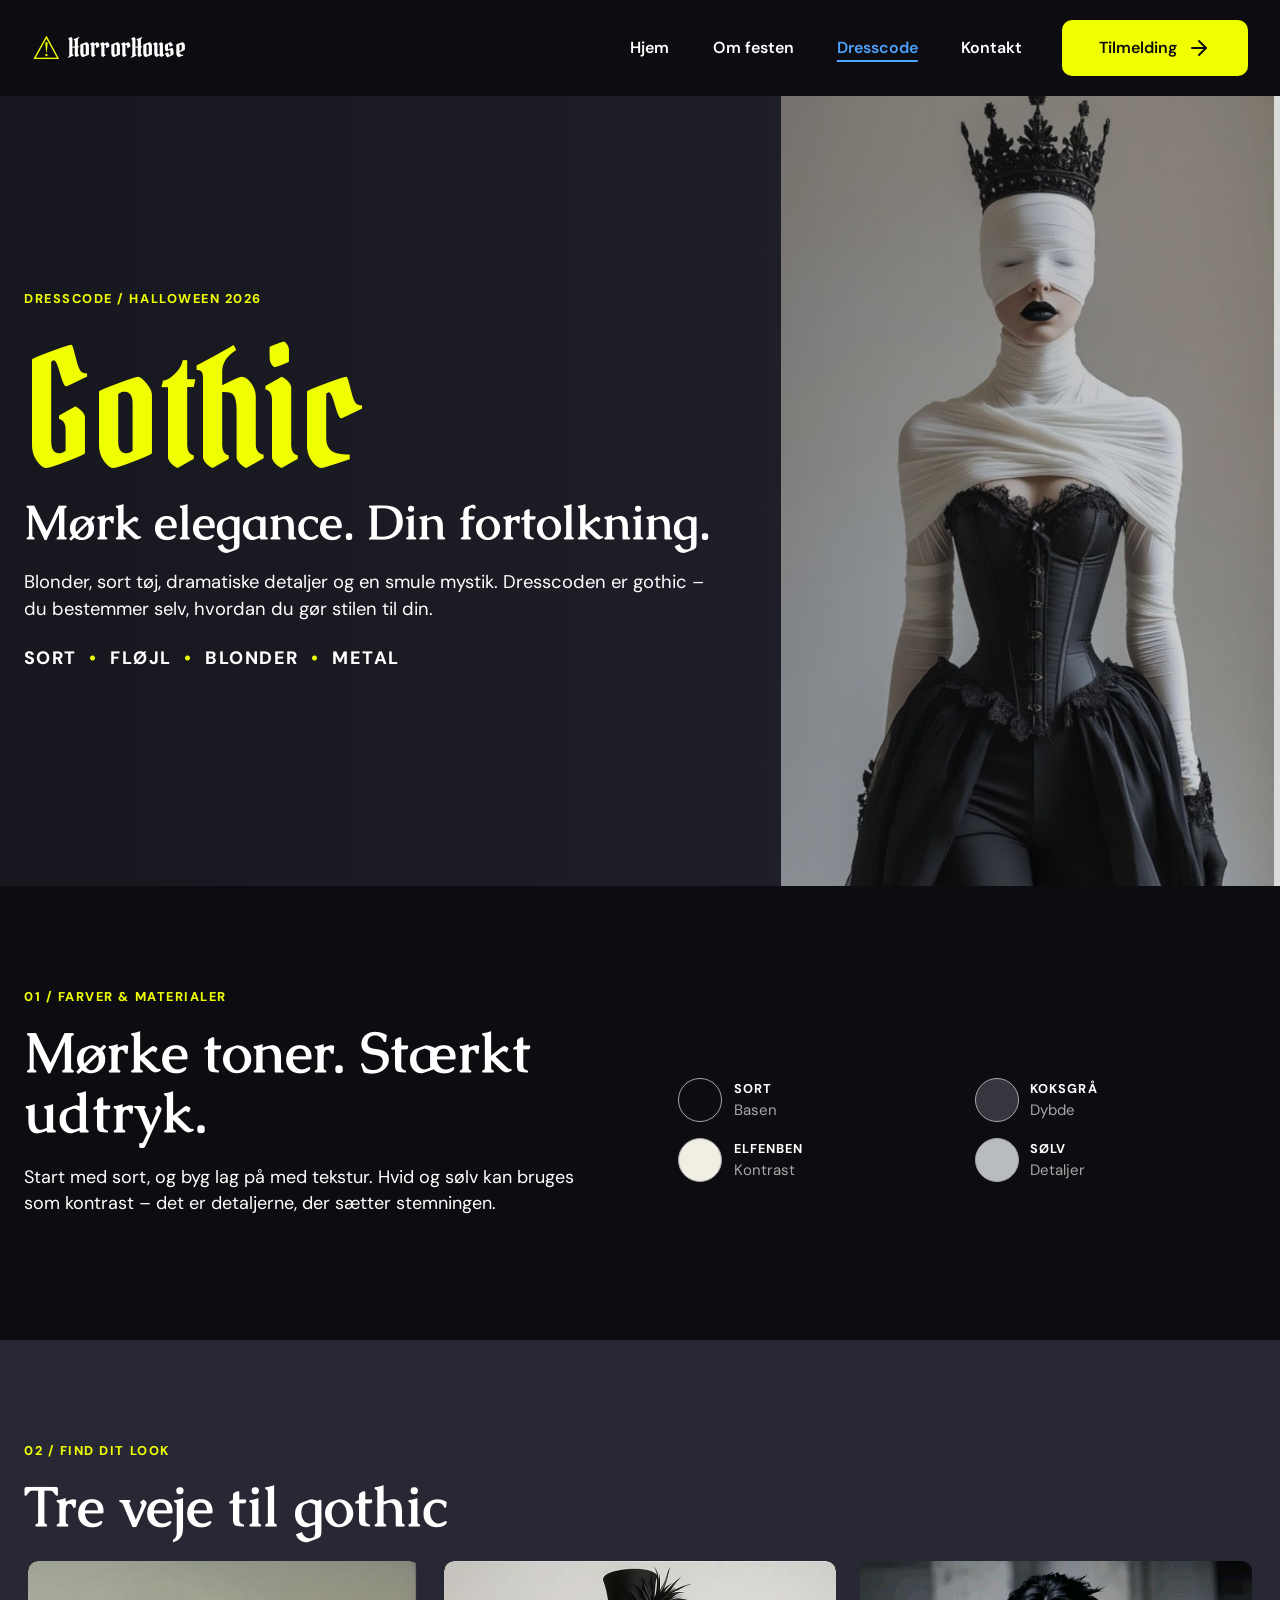
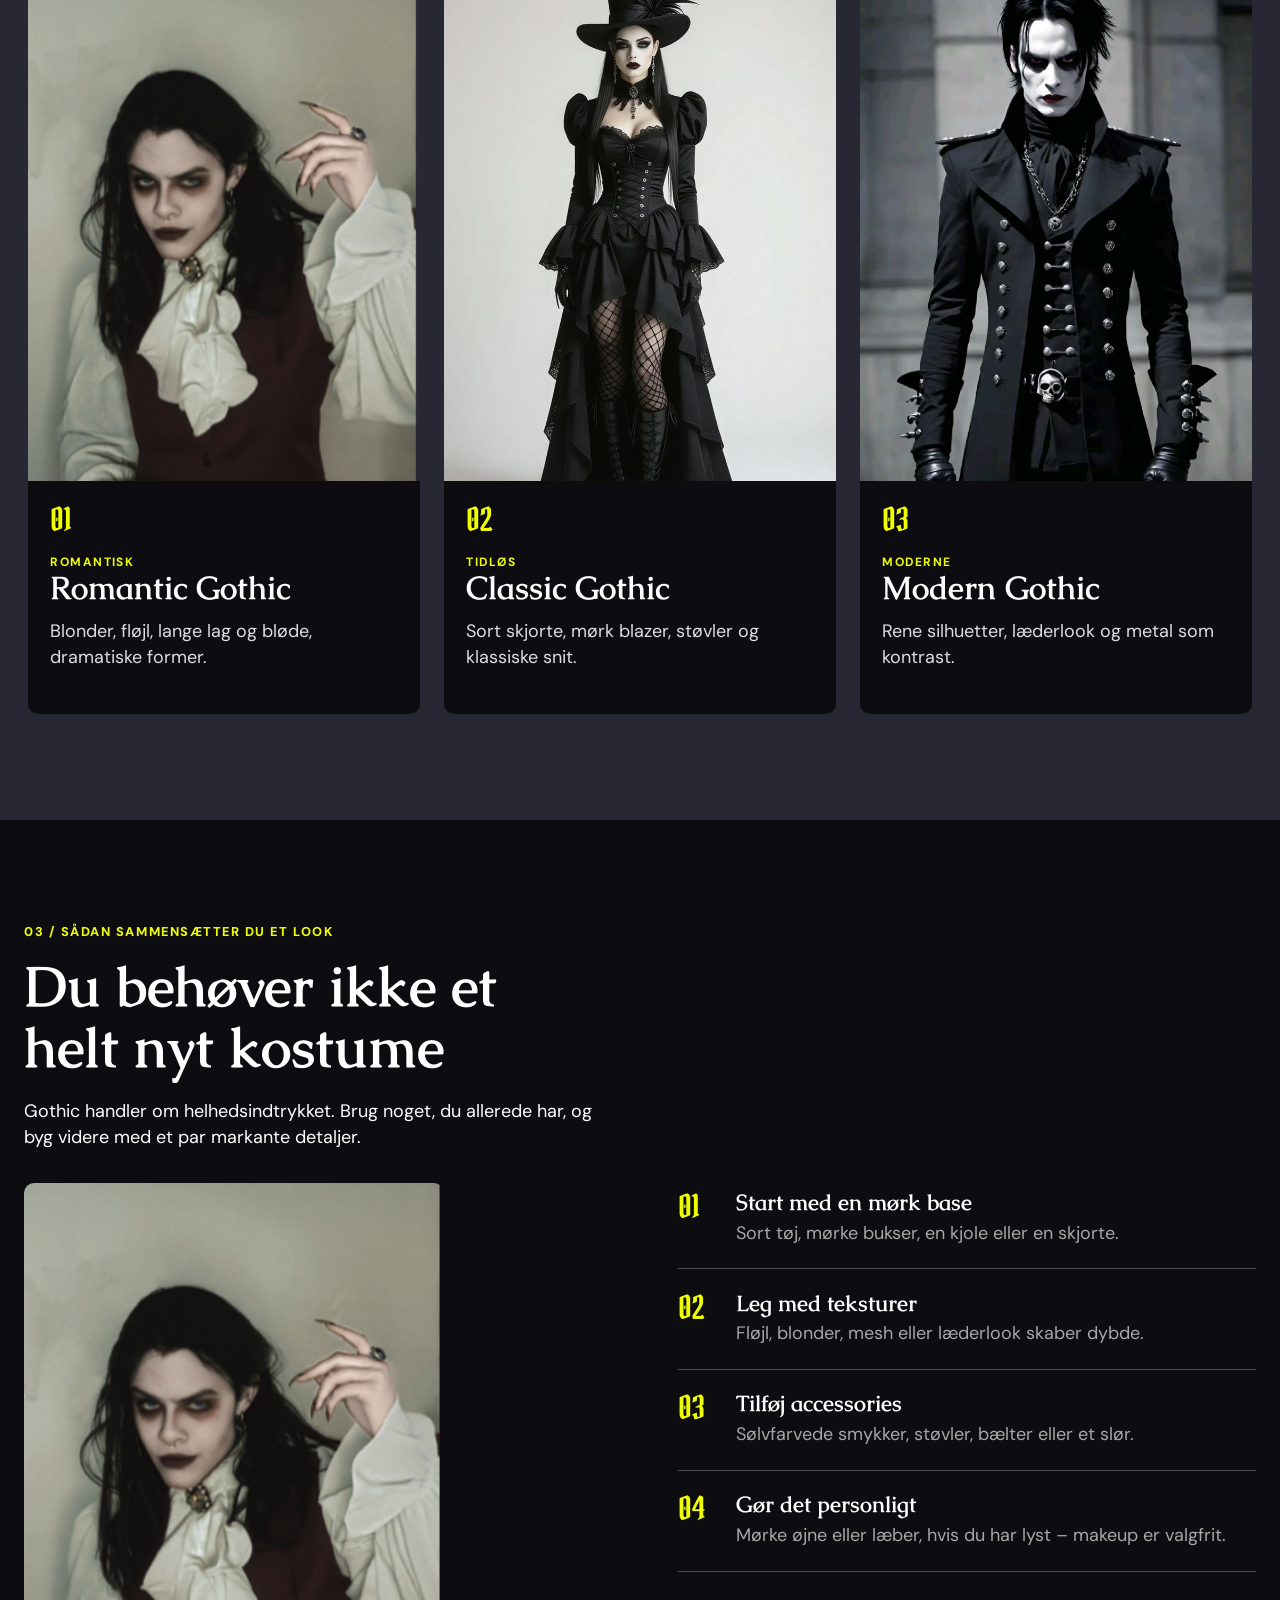
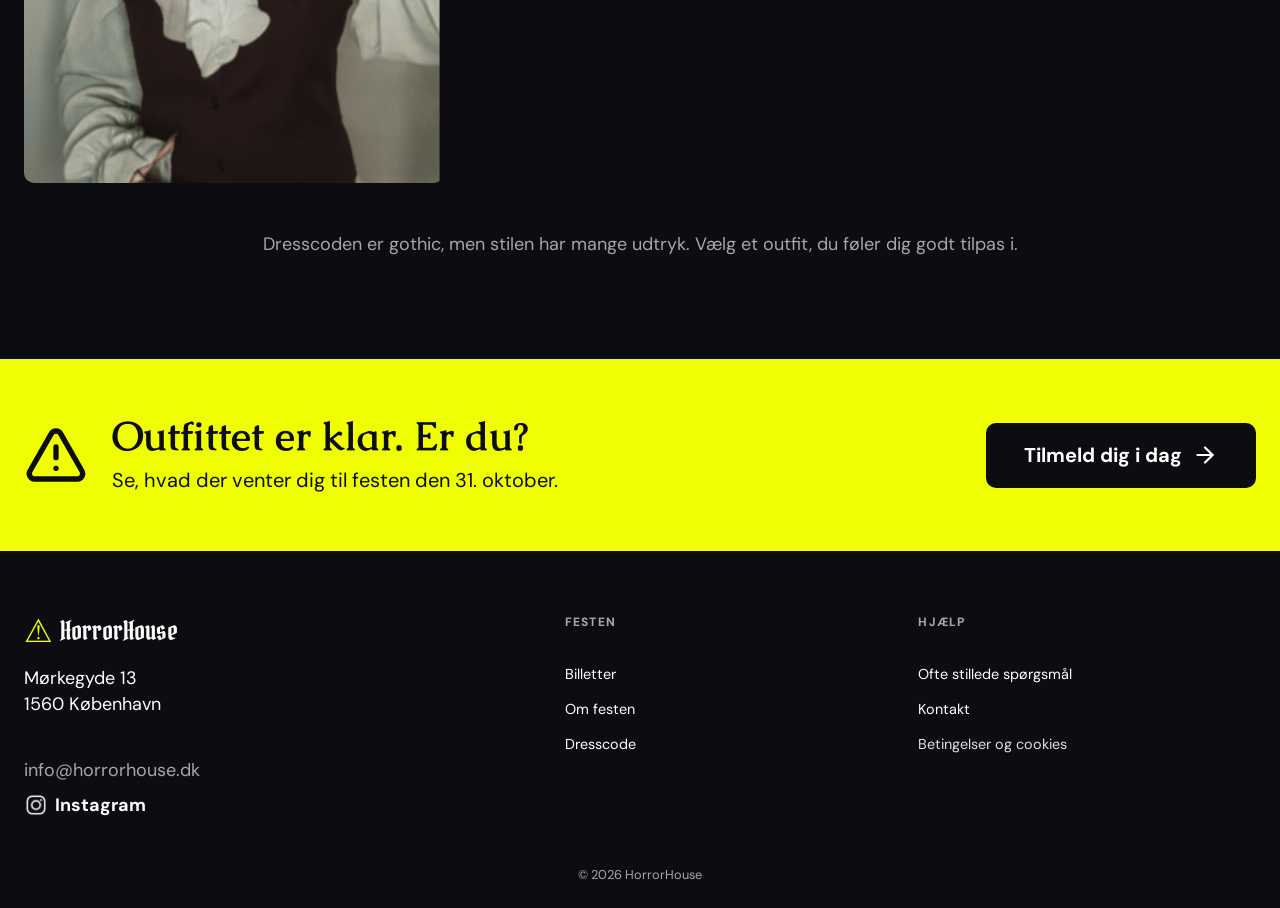
==== commit 7bc93920: "Desktop - Om festen fixet" ====
--- a/dresscode.html
+++ b/dresscode.html
@@ -14,7 +14,7 @@
 
     <section class="section styling-section" aria-labelledby="styling-title"><div class="container"><p class="eyebrow">03 / Sådan sammensætter du et look</p><div class="split split-wide"><div><h2 id="styling-title">Du behøver ikke et helt nyt kostume</h2><p>Gothic handler om helhedsindtrykket. Brug noget, du allerede har, og byg videre med et par markante detaljer.</p><img class="feature-image tall" src="assets/images/dresscode/dresscode-07.png" width="284" height="424" loading="lazy" alt="Person i hvid skjorte og mørk vest som gothic inspiration"></div><ol class="style-steps"><li><span>01</span><div><h3>Start med en mørk base</h3><p>Sort tøj, mørke bukser, en kjole eller en skjorte.</p></div></li><li><span>02</span><div><h3>Leg med teksturer</h3><p>Fløjl, blonder, mesh eller læderlook skaber dybde.</p></div></li><li><span>03</span><div><h3>Tilføj accessories</h3><p>Sølvfarvede smykker, støvler, bælter eller et slør.</p></div></li><li><span>04</span><div><h3>Gør det personligt</h3><p>Mørke øjne eller læber, hvis du har lyst – makeup er valgfrit.</p></div></li></ol></div><p class="center-note">Dresscoden er gothic, men stilen har mange udtryk. Vælg et outfit, du føler dig godt tilpas i.</p></div></section>
 
-    <section class="cta-band" aria-labelledby="dress-cta-title"><div class="container cta-inner"><svg class="icon icon--xl" aria-hidden="true"><use href="#i-triangle-alert"/></svg><div><h2 id="dress-cta-title">Outfittet er klar. Er du?</h2><p>Se, hvad der venter dig til festen den 31. oktober.</p></div><a class="button button-dark" href="tilmelding.html">Tilmeld dig i dag <svg class="icon icon--lg" aria-hidden="true"><use href="#i-arrow-right"/></svg></a></div></section>
+    <section class="cta-band" aria-labelledby="dress-cta-title"><div class="container cta-inner"><div class="cta-message"><svg class="icon icon--xl" aria-hidden="true"><use href="#i-triangle-alert"/></svg><div><h2 id="dress-cta-title">Outfittet er klar. Er du?</h2><p>Se, hvad der venter dig til festen den 31. oktober.</p></div></div><a class="button button-dark" href="tilmelding.html">Tilmeld dig i dag <svg class="icon icon--lg" aria-hidden="true"><use href="#i-arrow-right"/></svg></a></div></section>
   </main>
   <footer class="site-footer"><div class="container footer-grid"><div class="footer-brand"><a class="brand" href="index.html"><span class="brand-mark" aria-hidden="true">⚠</span><span>HorrorHouse</span></a><address>Mørkegyde 13<br>1560 København</address></div><div class="footer-contact"><a href="mailto:info@horrorhouse.dk">info@horrorhouse.dk</a><a class="instagram" href="https://www.instagram.com/"><img src="assets/images/home/home-12.png" width="100" height="100" alt=""> Instagram</a></div><nav class="footer-nav" aria-label="Footer navigation"><div><h2>Festen</h2><a href="tilmelding.html">Billetter</a><a href="om-festen.html">Om festen</a><a href="dresscode.html">Dresscode</a></div><div><h2>Hjælp</h2><a href="kontakt.html#faq">Ofte stillede spørgsmål</a><a href="kontakt.html">Kontakt</a><span>Betingelser og cookies</span></div></nav></div><p class="copyright">© 2026 HorrorHouse</p></footer>
 </body></html>
--- a/css/style.css
+++ b/css/style.css
@@ -230,12 +230,21 @@
 .site-header {
   height: 70px;
   padding: 0 1rem;
-  background: var(--black);
+  /* Mobil: gennemsigtig, så spindelvæven på forsiden går helt op til toppen af siden */
+  background: transparent;
   display: flex;
   align-items: center;
   justify-content: space-between;
   position: relative;
   z-index: 100;
+}
+
+/* Åben menu: headeren dækker spindelvæven igen og får en grå streg i hele sidens bredde.
+   padding-top (1 px) udligner stregen, så logo og burger ikke flytter sig. */
+body.menu-open .site-header {
+  background: var(--black);
+  border-bottom: 1px solid var(--gray-2);
+  padding-top: 1px;
 }
 
 .brand {
@@ -308,7 +317,7 @@
   padding: 3rem 1.25rem;
   flex-direction: column;
   align-items: stretch;
-  gap: .5rem;
+  gap: 65px; /* Mobilmenu: 65 px mellem menupunkterne */
   overflow: auto;
 }
 
@@ -316,12 +325,19 @@
   display: flex;
 }
 
+/* Mobilmenu: centrerede links på 36 px uden streger imellem */
 .site-nav a {
+  padding: 0;
+  text-align: center;
+  text-decoration: none;
+  font-size: 2.25rem;
+  font-weight: 600;
+}
+
+/* Tilmelding-knappen i mobilmenuen bevarer knapstørrelsen */
+.site-nav .button {
   padding: 1rem;
-  border-bottom: 1px solid var(--gray-2);
-  text-decoration: none;
   font-size: 1.25rem;
-  font-weight: 600;
 }
 
 .site-nav a[aria-current="page"] {
@@ -408,10 +424,16 @@
   padding: .7rem 1.25rem;
 }
 
+/* Mobil: to lige brede knapper side om side, der fylder indholdets bredde */
 .button-row {
   display: flex;
-  flex-wrap: wrap;
-  gap: 1.7rem;
+  gap: 1.25rem;
+}
+
+.button-row .button {
+  flex: 1 1 0;
+  min-width: 0;
+  padding-inline: 1rem;
 }
 
 .text-link {
@@ -468,6 +490,17 @@
   max-width: 850px;
 }
 
+/* Hero-titel (mobil): intro-linjen er lidt mindre end h1 (ca. 45 px ved 402 px), så "Du er udvalgt til" ikke bryder ned på en ny linje */
+.hero-title-line {
+  font-size: clamp(2.25rem, 11.2vw, 3rem);
+}
+
+/* "HorrorHouse" på egen linje, ca. 335 px bred ved 402 px skærmbredde */
+.hero-title-brand {
+  display: block;
+  font-size: clamp(3.5rem, 18.3vw, 8rem);
+}
+
 .hero-lead {
   max-width: 620px;
   font-size: 1.15rem;
@@ -531,6 +564,8 @@
   JavaScript and with reduced motion. The @keyframes only describe the START
   state. Mobile-first: mobile values here, desktop values in the 900px query.
   Timing is controlled by the --load-* variables.
+  The hero image itself does not move: it fades in from darkness (the overlay
+  lightens) and stays at --hero-image-offset.
 */
 
 :root {
@@ -543,9 +578,10 @@
 .home-hero {
   --hero-image-height: 284px;
   --hero-overlay-start: .9;
-  --hero-overlay-end: .72;
+  --hero-overlay-end: .60;
   --thread-top: -20px;
-  --thread-right: 9px;
+  /* Midt under burgerikonet: header-padding 1rem + halv knap 22 px − decor-layer 20 px − halv tråd .5 px */
+  --thread-right: calc(1rem + 22px - 20px - .5px);
   --thread-start: 30px;
   --thread-end: 201px;
   --spider-size: 20px;
@@ -554,7 +590,8 @@
   min-height: 760px;
   display: flex;
   align-items: flex-start;
-  padding-block: calc(var(--hero-image-height) + 1.25rem) 4rem;
+  /* Nederste padding er 0: afstanden fra knapperne til "Om festen" er kun sektionens eget topmellemrum (--space-section) */
+  padding-block: calc(var(--hero-image-height) + 1.25rem) 0;
   /* No isolation: the layers below are ordered together with the neighbouring sections */
   isolation: auto;
 }
@@ -597,8 +634,7 @@
   max-width: none;
   height: 100%;
   object-fit: cover;
-  transform: var(--hero-image-end, none);
-  animation: hero-image-pan var(--load-fade-duration) var(--load-fade-easing) backwards;
+  transform: var(--hero-image-offset, none);
 }
 
 .home-hero .hero-overlay {
@@ -725,12 +761,6 @@
   }
 }
 
-@keyframes hero-image-pan {
-  from {
-    transform: var(--hero-image-start, none);
-  }
-}
-
 @keyframes web-fade-in {
   from {
     opacity: 0;
@@ -760,6 +790,8 @@
   scroll-snap-type: x mandatory;
   padding: .25rem 1rem 1.25rem;
   margin-inline: -1rem;
+  /* Første kort snapper til indholdets venstre margen (samme som padding), ikke til skærmkanten */
+  scroll-padding-inline: 1rem;
   scrollbar-color: var(--yellow) var(--gray);
 }
 
@@ -802,11 +834,13 @@
   margin-bottom: 3rem;
 }
 
+/* Mobil: smallere kort (ca. 46 px af næste kort kan ses ved 402 px) og 42 px mellemrum */
 .home-about-section .card-scroller {
-  gap: 1.5rem;
+  gap: 2.625rem;
 }
 
 .home-about-section .image-card {
+  flex-basis: min(74vw, 330px);
   background: transparent;
   border-radius: 0;
 }
@@ -872,6 +906,11 @@
   text-align: center;
 }
 
+/* Forsidens "Styr på outfittet"-banner vises ikke på mobil (vises igen fra 900 px) */
+.cta-band-desktop-only {
+  display: none;
+}
+
 .cta-inner {
   display: flex;
   flex-direction: column;
@@ -879,6 +918,14 @@
   gap: 1rem;
 }
 
+/* Ikon og tekst hører sammen som én gruppe (mobil: ikon over tekst, desktop: ikon til venstre for teksten) */
+.cta-message {
+  display: flex;
+  flex-direction: column;
+  align-items: center;
+  gap: 1rem;
+}
+
 .cta-inner h2 {
   max-width: 780px;
   margin-bottom: .35rem;
@@ -917,6 +964,11 @@
   color: inherit;
 }
 
+/* Mobil: "31.", "oktober" og "2026" på hver sin linje (centreret via .tickets-home) */
+.tickets-home h2 .date-part {
+  display: block;
+}
+
 .tickets-heading {
   margin: clamp(3.5rem, 7vw, 7rem) auto 2rem;
 }
@@ -928,7 +980,7 @@
 
 .tickets-heading p {
   margin: 0;
-  color: var(--muted);
+  color: var(--white);
 }
 
 .ticket-card {
@@ -1055,10 +1107,6 @@
   padding: 5rem 0;
 }
 
-.page-hero-content {
-  max-width: 860px;
-}
-
 .page-hero-content > p:not(.eyebrow):not(.hero-meta) {
   max-width: 700px;
   font-size: 1.15rem;
@@ -1119,6 +1167,51 @@
   text-transform: uppercase;
   font: 800 .85rem/1.3 "DM Sans", sans-serif;
   letter-spacing: .12em;
+  color: var(--yellow);
+  margin-bottom: .5rem;
+}
+
+.invitation-name {
+  margin-bottom: 1.25rem;
+  font-size: clamp(2.75rem, 6vw, 3.75rem);
+  line-height: 1;
+}
+
+.invitation-details {
+  margin: 0;
+}
+
+/* Ikon til venstre, tydeligt label (dt) over værdien (dd), og en streg mellem hver oplysning */
+.invitation-details > div {
+  position: relative;
+  padding: 1rem 0 1rem 3.25rem;
+  border-top: 1px solid var(--gray-2);
+}
+
+.invitation-details dt {
+  margin-bottom: .3rem;
+  color: #d0d0d5;
+  font-size: .8rem;
+  font-weight: 800;
+  text-transform: uppercase;
+  letter-spacing: .09em;
+  line-height: 1.2;
+}
+
+.invitation-details dd {
+  margin: 0;
+  font-size: 1.25rem;
+  font-weight: 700;
+  line-height: 1.3;
+}
+
+.invitation-details .icon {
+  position: absolute;
+  top: 50%;
+  left: .25rem;
+  width: 28px;
+  height: 28px;
+  transform: translateY(-50%);
   color: var(--yellow);
 }
 
@@ -1572,7 +1665,8 @@
 /* === Footer === */
 
 .site-footer {
-  padding: 4rem 0 1.5rem;
+  /* Mobil: 20 px padding i siderne (oven i containerens margen) */
+  padding: 4rem 20px 1.5rem;
   background: var(--black);
 }
 
@@ -1651,11 +1745,114 @@
 }
 
 
+/* === Responsive: up to 699px (phone layout) === */
+
+/*
+  Rettelser der kun gælder mobil (forsiden). Fra 700 px er layoutet et andet, så de ligger her i stedet for som basisregler.
+*/
+@media (max-width: 699px) {
+  /*
+    Afstand mellem sektionerne: hero → "Om festen" og "Om festen" → "Dresscode" er ens (96 px, målt fra sidste tekst/knap til eyebrow).
+    Alt nederst i Om festen nulstilles, så kun sektionernes eget topmellemrum (6rem) er tilbage.
+  */
+  .home-about-section {
+    padding-top: 6rem;
+    padding-bottom: 0;
+  }
+
+  .dresscode-preview {
+    padding-top: 6rem;
+  }
+
+  .home-about-section .card-scroller {
+    padding-bottom: 0;
+  }
+
+  .home-about-section .image-card p:last-child {
+    margin-bottom: 0;
+  }
+
+  /*
+    Dresscode-preview: tekst først, så galleri, så knap.
+    Tekst-containeren "pakkes ud" (display: contents), så knappen bliver et eget grid-element
+    efter galleriet. Fra 700 px er der to kolonner (galleri | tekst + knap).
+  */
+  .dresscode-preview .split {
+    row-gap: 0;
+  }
+
+  .dresscode-preview .split > div:not(.portrait-grid) {
+    display: contents;
+  }
+
+  /* Ingen streg under den sidste linje (Accessories), da galleriet følger lige efter */
+  .dresscode-preview .accent-list li:last-child {
+    border-bottom: 0;
+  }
+
+  /* Margener kollapser ikke i grid: 2rem (liste) − 1.35rem (afsnit) giver samme afstand som før */
+  .dresscode-preview .accent-list {
+    margin-top: .65rem;
+  }
+
+  .dresscode-preview .portrait-grid {
+    order: 1;
+  }
+
+  .dresscode-preview .split .button {
+    order: 2;
+    justify-self: center;
+  }
+
+  /* Ticket-sektion: lidt større linjeafstand i datoen (31. / oktober / 2026) */
+  .tickets-home h2 {
+    line-height: 1.05;
+  }
+
+  /* Sidepadding, så "hele natten." kommer ned på næste linje (se også uadskilleligt mellemrum i index.html) */
+  .tickets-heading p {
+    padding-inline: 2rem;
+  }
+
+  /* Baggrundsbilledet i samme skala som på desktop (1440 px bredt), placeret i øverste højre hjørne */
+  .tickets-home .tickets-overlay {
+    background-size: 1440px auto;
+    background-position: right top;
+  }
+}
+
+
 /* === Responsive: 700px and up === */
 
 @media (min-width: 700px) {
   .container {
     width: min(100% - 3rem, var(--container));
+  }
+
+  .hero-title-line {
+    font-size: inherit;
+  }
+
+  .button-row {
+    flex-wrap: wrap;
+    gap: 1.7rem;
+  }
+
+  .button-row .button {
+    flex: 0 1 auto;
+    padding-inline: 1.5rem;
+  }
+
+  .button-row .button-secondary {
+    padding-inline: 38px;
+  }
+
+  .tickets-home h2 .date-part {
+    display: inline;
+  }
+
+  .site-footer {
+    padding-inline: 0;
   }
 
   .event-facts-hero {
@@ -1774,6 +1971,7 @@
   .site-header {
     height: 96px;
     padding-inline: var(--header-pad-x);
+    background: var(--black);
   }
 
   .menu-toggle {
@@ -1810,6 +2008,7 @@
     gap: 10px;
     margin-left: .8rem;
     color: var(--black);
+    font-size: 1rem;
     line-height: 20px;
   }
 
@@ -1827,8 +2026,8 @@
 
   /* Home page load animation: desktop values (design frame 1440 px) */
   .home-hero {
-    --hero-image-start: translate(calc(-3.63% / 1.1198), 0);
-    --hero-image-end: translate(calc(-2.93% / 1.1198), calc(-1.4% / 1.1421));
+    /* Fast placering: øjnene sidder ved "HorrorHouse"-teksten (ca. x 733, y 393 ved 1440 px). Billedet er zoomet så meget (se .hero-image), at det dækker heroen helt til toppen */
+    --hero-image-offset: translate(-8.6%, -.28%);
     --hero-overlay-end: .68;
     /* Tråden hænger 2 px under header-CTA'en og midt for den (knappens bund ligger 20 px over heroen) */
     --thread-top: -18px;
@@ -1838,7 +2037,6 @@
     --spider-size: 50px;
     --spider-hang-start: 22px;
     --spider-hang-end: 14px;
-    min-height: 790px;
     align-items: center;
     padding-block: 4rem;
   }
@@ -1867,8 +2065,8 @@
   }
 
   .hero-image {
-    width: 111.98%;
-    height: 114.21%;
+    width: 121.36%;
+    height: 123.46%;
   }
 
   .decor-layer {
@@ -1928,6 +2126,11 @@
     gap: clamp(1.5rem, 4vw, 58px);
   }
 
+  /* Mindre mellemrum mellem "Om festen" og "Dresscode": nederste padding i Om festen er halveret */
+  .home-about-section {
+    padding-bottom: calc(var(--space-section) / 2);
+  }
+
   .image-card,
   .look-card,
   .ticket-card {
@@ -1943,22 +2146,131 @@
     height: 520px;
   }
 
+  .cta-band-desktop-only {
+    display: block;
+  }
+
+  /* CTA-banner: advarsel + tekst som én gruppe til venstre, knappen til højre. Tekst og knap står i forhold til hinanden */
   .cta-inner {
     flex-direction: row;
     justify-content: space-between;
+    gap: 3rem;
+    min-height: 5rem; /* samme bannerhøjde med og uden understøttende linje */
     text-align: left;
+  }
+
+  .cta-message {
+    flex-direction: row;
+    gap: 1.5rem;
+  }
+
+  .cta-message .icon--xl {
+    width: 64px;
+    height: 64px;
+  }
+
+  .cta-inner h2 {
+    max-width: none;
+    margin-bottom: 0;
+    font-size: 2.5rem;
+    text-wrap: balance;
+  }
+
+  .cta-inner p {
+    margin: .5rem 0 0;
+    font-size: 1.25rem;
   }
 
   .cta-inner .button {
     flex-shrink: 0;
-  }
-
-  .page-hero {
-    min-height: 740px;
-  }
-
+    min-height: 64px;
+    padding: 1rem 2.25rem;
+    font-size: 1.25rem;
+  }
+
+  .cta-inner .button .icon--lg {
+    width: 26px;
+    height: 26px;
+  }
+
+  /* Alle heroer har samme højde som forsidens (Figma: 790 px) */
+  .home-hero,
+  .page-hero,
+  .signup-hero,
+  .contact-hero {
+    min-height: 790px;
+  }
+
+  /* Fælles hero-farve for Om festen og Dresscode: grå bund med en mørk tone, der er lysere end menu og sektion under */
+  .about-hero,
+  .dresscode-hero {
+    --hero-tint: linear-gradient(90deg, rgba(13, 13, 17, .62) 5%, rgba(13, 13, 17, .42) 48%, rgba(13, 13, 17, .15));
+  }
+
+  /*
+    Om festen: som dresscode – billedet til højre i fuld højde, uden overlay over billedet.
+    Gradienten ligger som baggrundslag BAG billedet, så billedet ikke dæmpes.
+  */
   .about-hero {
-    background-position: center 55%;
+    background-color: var(--gray);
+    background-image: url("../assets/images/about/about-02.jpg"), var(--hero-tint);
+    background-position: right top, 0 0;
+    background-size: auto 100%, 100% 100%;
+  }
+
+  .about-hero .hero-overlay {
+    display: none;
+  }
+
+  /* "Det venter dig": overskrift, billeder og korttekst flugter i samme venstrekant */
+  .card-scroller-flush {
+    padding-inline: 0;
+  }
+
+  .image-card.numbered {
+    background: transparent;
+    border-radius: 0;
+  }
+
+  .image-card.numbered img {
+    border-radius: var(--radius);
+  }
+
+  .image-card.numbered > div {
+    padding: 1rem 0 0;
+  }
+
+  /* "Aftenens forløb": vandret tidslinje på desktop (lodret på mobil og tablet) */
+  .timeline {
+    display: grid;
+    grid-template-columns: repeat(4, minmax(0, 1fr));
+    gap: 2rem;
+  }
+
+  .timeline li {
+    grid-template-columns: 1fr;
+    padding: 2.25rem 0 0;
+    border-left: 0;
+  }
+
+  .timeline li::before {
+    left: 0;
+    top: 0;
+  }
+
+  .timeline time,
+  .timeline-time {
+    font-size: 1.125rem;
+  }
+
+  /* Stregen fra prikken videre til næste punkt (rækker ind over mellemrummet) */
+  .timeline li:not(:last-child)::after {
+    content: "";
+    position: absolute;
+    top: calc(.45rem - .5px);
+    left: .9rem;
+    right: -2rem;
+    border-top: 1px solid var(--gray-2);
   }
 
   .dresscode-hero {
@@ -1969,11 +2281,7 @@
   }
 
   .dresscode-hero .hero-overlay {
-    background: linear-gradient(90deg, rgba(13, 13, 17, .98) 5%, rgba(13, 13, 17, .78) 48%, rgba(13, 13, 17, .15));
-  }
-
-  .signup-hero {
-    min-height: 620px;
+    background: var(--hero-tint);
   }
 
   .ticket-grid-detailed {
@@ -1997,6 +2305,10 @@
 
   .site-header {
     padding-inline: .65rem;
+  }
+
+  .home-hero {
+    --thread-right: calc(.65rem + 22px - 20px - .5px); /* følger header-padding, så tråden stadig er midt under burgerikonet */
   }
 
   .brand {
@@ -2047,7 +2359,6 @@
   }
 
   /* Home page load animation: show the END state immediately */
-  .hero-image,
   .hero-overlay,
   .web,
   .hero-thread,
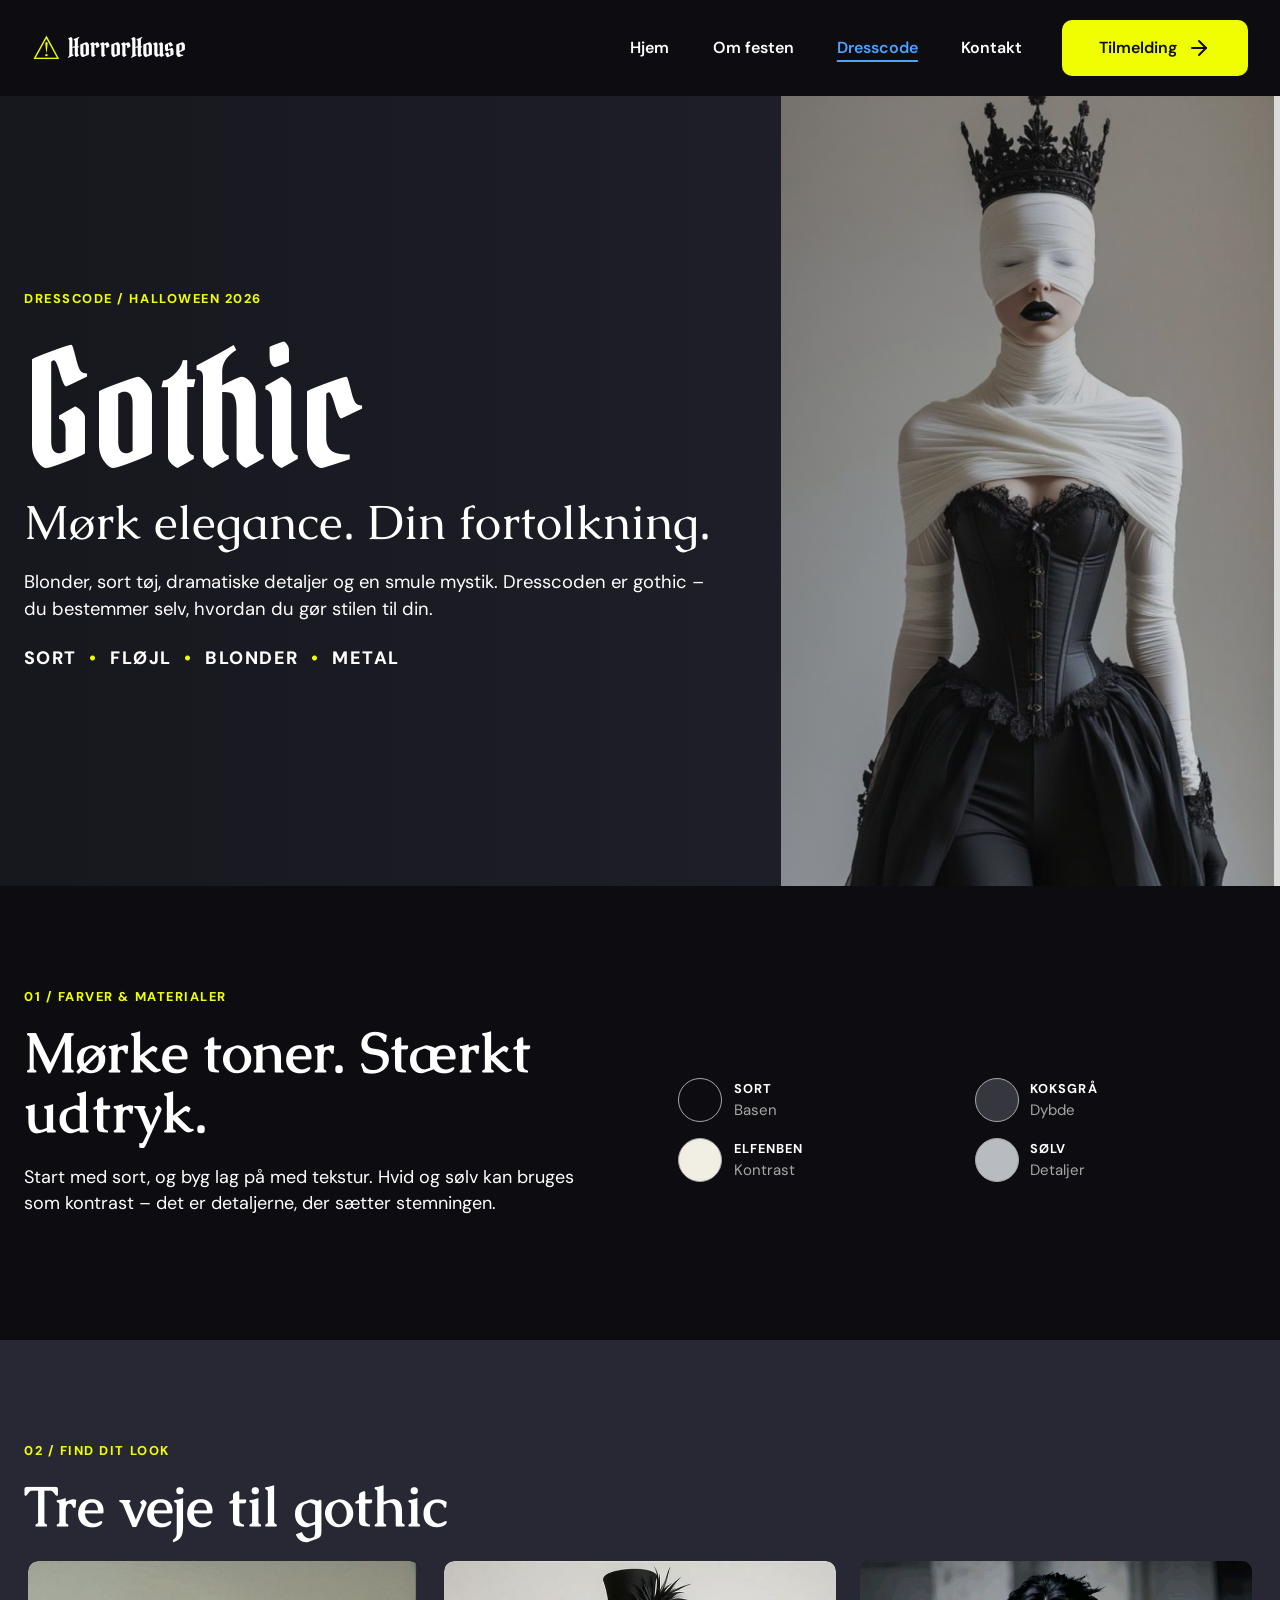
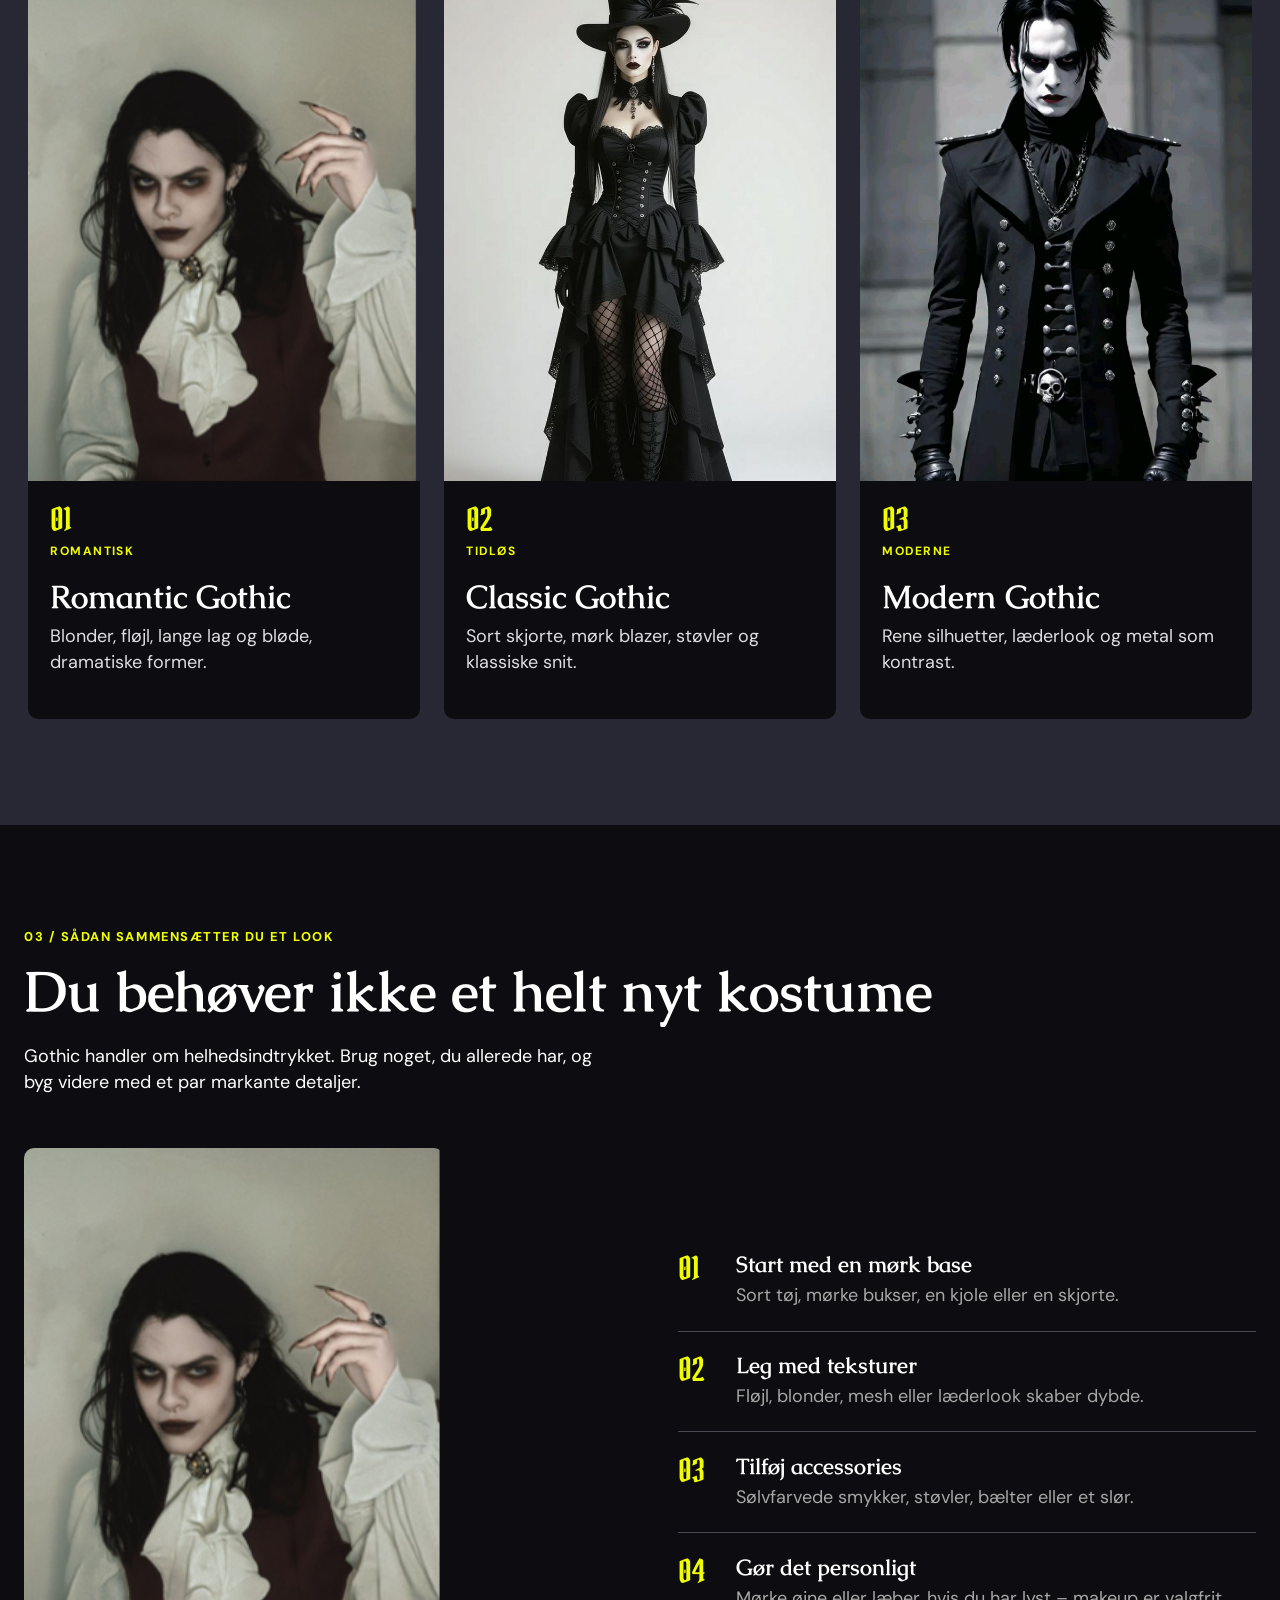
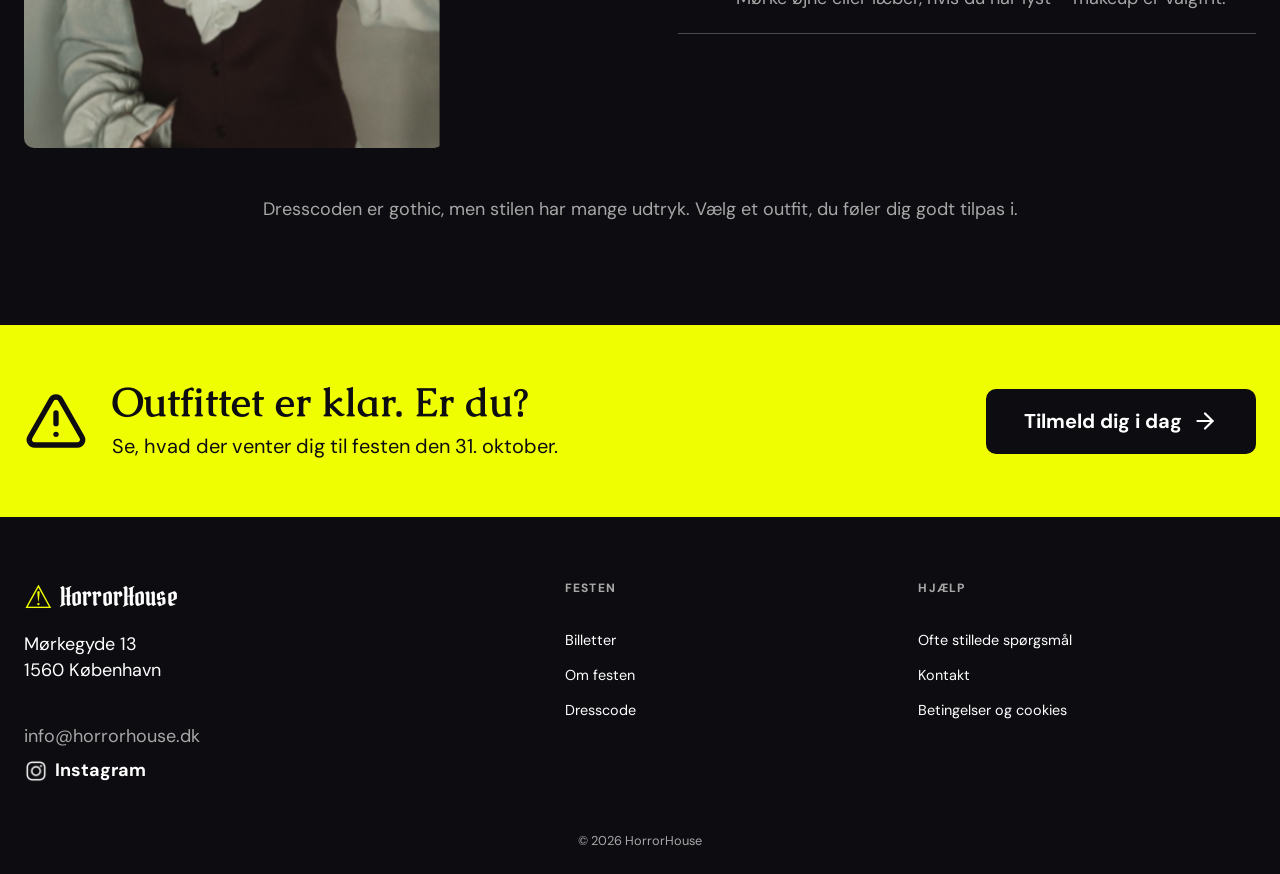
==== commit 0ed60906: "SEO og GEO" ====
--- a/dresscode.html
+++ b/dresscode.html
@@ -1,12 +1,12 @@
 <!doctype html>
 <html lang="da">
-<head><meta charset="utf-8"><meta name="viewport" content="width=device-width, initial-scale=1"><title>Gothic dresscode – HorrorHouse</title><meta name="description" content="Få inspiration til HorrorHouse-festens gothic dresscode med farver, materialer og tre outfitretninger."><link rel="stylesheet" href="css/style.css"><script src="js/script.js" defer></script></head>
+<head><meta charset="utf-8"><meta name="viewport" content="width=device-width, initial-scale=1"><title>Gothic dresscode – HorrorHouse</title><meta name="description" content="Få inspiration til HorrorHouse-festens gothic dresscode med farver, materialer og tre outfitretninger."><meta name="robots" content="index, follow"><meta property="og:title" content="Gothic dresscode – HorrorHouse"><meta property="og:description" content="Få inspiration til HorrorHouse-festens gothic dresscode med farver, materialer og tre outfitretninger."><meta property="og:type" content="website"><meta property="og:url" content="https://example.com/horrorhouse/dresscode.html"><meta property="og:image" content="https://example.com/horrorhouse/assets/images/home/hero.jpg"><meta property="og:locale" content="da_DK"><link rel="stylesheet" href="css/style.css"><script src="js/script.js" defer></script></head>
 <body>
   <svg xmlns="http://www.w3.org/2000/svg" style="display:none"><symbol id="i-calendar-days" viewBox="0 0 24 24"><path d="M8 2v3"/><path d="M16 2v3"/><rect x="3" y="3" width="18" height="18" rx="2"/><path d="M3 9h18"/><path d="M8 13h.01"/><path d="M12 13h.01"/><path d="M16 13h.01"/><path d="M8 17h.01"/><path d="M12 17h.01"/><path d="M16 17h.01"/></symbol><symbol id="i-clock" viewBox="0 0 24 24"><circle cx="12" cy="12" r="10"/><path d="M12 6v6l4 2"/></symbol><symbol id="i-map-pin" viewBox="0 0 24 24"><path d="M20 10c0 4.993-5.539 10.193-7.399 11.799a1 1 0 0 1-1.202 0C9.539 20.193 4 14.993 4 10a8 8 0 0 1 16 0"/><circle cx="12" cy="10" r="3"/></symbol><symbol id="i-ticket" viewBox="0 0 24 24"><path d="M2 9a3 3 0 0 1 0 6v2a2 2 0 0 0 2 2h16a2 2 0 0 0 2-2v-2a3 3 0 0 1 0-6V7a2 2 0 0 0-2-2H4a2 2 0 0 0-2 2Z"/><path d="M13 5v2"/><path d="M13 17v2"/><path d="M13 11v2"/></symbol><symbol id="i-arrow-right" viewBox="0 0 24 24"><path d="M5 12h14"/><path d="m12 5 7 7-7 7"/></symbol><symbol id="i-shirt" viewBox="0 0 24 24"><path d="M20.38 3.46 16 2a4 4 0 0 1-8 0L3.62 3.46a2 2 0 0 0-1.34 2.23l.58 3.47a1 1 0 0 0 .99.84H6v10c0 1.1.9 2 2 2h8a2 2 0 0 0 2-2V10h2.15a1 1 0 0 0 .99-.84l.58-3.47a2 2 0 0 0-1.34-2.23z"/></symbol><symbol id="i-mouth" viewBox="0 0 24 24"><path d="M2 12a50.5 50.5 0 0020 0 1 1 0 00-1-1"/><path d="M2.457 11.159a1 1 0 00-.307 1.369 11.59 11.59 0 0019.7 0 1 1 0 00-.308-1.368c-2.426-1.568-3.65-2.284-5.479-3.644a2.6 2.6 0 00-3.373.208 1 1 0 01-1.38 0 2.62 2.62 0 00-3.373-.208c-1.83 1.36-3.053 2.076-5.48 3.643"/></symbol><symbol id="i-drama" viewBox="0 0 24 24"><path d="M10 11h.01"/><path d="M14 6h.01"/><path d="M18 6h.01"/><path d="M6.5 13.1h.01"/><path d="M22 5c0 9-4 12-6 12s-6-3-6-12c0-2 2-3 6-3s6 1 6 3"/><path d="M17.4 9.9c-.8.8-2 .8-2.8 0"/><path d="M10.1 7.1C9 7.2 7.7 7.7 6 8.6c-3.5 2-4.7 3.9-3.7 5.6 4.5 7.8 9.5 8.4 11.2 7.4.9-.5 1.9-2.1 1.9-4.7"/><path d="M9.1 16.5c.3-1.1 1.4-1.7 2.4-1.4"/></symbol><symbol id="i-triangle-alert" viewBox="0 0 24 24"><path d="m21.73 18-8-14a2 2 0 0 0-3.48 0l-8 14A2 2 0 0 0 4 21h16a2 2 0 0 0 1.73-3"/><path d="M12 9v4"/><path d="M12 17h.01"/></symbol></svg>
   <a class="skip-link" href="#main-content">Gå til hovedindhold</a>
-  <header class="site-header"><a class="brand" href="index.html" aria-label="HorrorHouse – forside"><span class="brand-mark" aria-hidden="true">⚠</span><span>HorrorHouse</span></a><button class="menu-toggle" type="button" aria-expanded="false" aria-controls="primary-navigation"><span class="sr-only">Åbn menu</span><span aria-hidden="true"></span></button><nav class="site-nav" id="primary-navigation" aria-label="Primær navigation"><a href="index.html">Hjem</a><a href="om-festen.html">Om festen</a><a href="dresscode.html" aria-current="page">Dresscode</a><a href="kontakt.html">Kontakt</a><a class="button button-small" href="tilmelding.html">Tilmelding <svg class="icon" aria-hidden="true"><use href="#i-arrow-right"/></svg></a></nav></header>
+  <header class="site-header"><a class="brand" href="index.html" aria-label="HorrorHouse – forside"><span class="brand-mark" aria-hidden="true">⚠</span><span>HorrorHouse</span></a><button class="menu-toggle" type="button" aria-expanded="false" aria-controls="primary-navigation"><span class="sr-only">Åbn menu</span><span aria-hidden="true"></span></button><nav class="site-nav" id="primary-navigation" aria-label="Primær navigation"><ul><li><a href="index.html">Hjem</a></li><li><a href="om-festen.html">Om festen</a></li><li><a href="dresscode.html" aria-current="page">Dresscode</a></li><li><a href="kontakt.html">Kontakt</a></li><li><a class="button button-small" href="tilmelding.html">Tilmelding <svg class="icon" aria-hidden="true"><use href="#i-arrow-right"/></svg></a></li></ul></nav></header>
   <main id="main-content">
-    <section class="page-hero dresscode-hero" aria-labelledby="dresscode-title"><div class="hero-overlay"></div><div class="container page-hero-content"><p class="eyebrow">Dresscode / Halloween 2026</p><h1 id="dresscode-title" class="pirata">Gothic</h1><h2>Mørk elegance. Din fortolkning.</h2><p>Blonder, sort tøj, dramatiske detaljer og en smule mystik. Dresscoden er gothic – du bestemmer selv, hvordan du gør stilen til din.</p><p class="hero-meta">Sort <span>•</span> fløjl <span>•</span> blonder <span>•</span> metal</p></div></section>
+    <section class="page-hero dresscode-hero" aria-labelledby="dresscode-title"><div class="hero-overlay"></div><div class="container page-hero-content"><p class="eyebrow">Dresscode / Halloween 2026</p><h1 id="dresscode-title" class="pirata">Gothic<span class="sr-only"> dresscode</span></h1><p class="hero-subtitle">Mørk elegance. Din fortolkning.</p><p>Blonder, sort tøj, dramatiske detaljer og en smule mystik. Dresscoden er gothic – du bestemmer selv, hvordan du gør stilen til din.</p><p class="hero-meta">Sort <span>•</span> fløjl <span>•</span> blonder <span>•</span> metal</p></div></section>
 
     <section class="section" aria-labelledby="colors-title"><div class="container"><p class="eyebrow">01 / Farver &amp; materialer</p><div class="split split-wide"><div><h2 id="colors-title">Mørke toner. Stærkt udtryk.</h2><p>Start med sort, og byg lag på med tekstur. Hvid og sølv kan bruges som kontrast – det er detaljerne, der sætter stemningen.</p></div><div class="swatches" role="group" aria-label="Anbefalede farver"><div><span class="swatch black"></span><strong>Sort</strong><small>Basen</small></div><div><span class="swatch charcoal"></span><strong>Koksgrå</strong><small>Dybde</small></div><div><span class="swatch ivory"></span><strong>Elfenben</strong><small>Kontrast</small></div><div><span class="swatch silver"></span><strong>Sølv</strong><small>Detaljer</small></div></div></div></div></section>
 
@@ -16,5 +16,5 @@
 
     <section class="cta-band" aria-labelledby="dress-cta-title"><div class="container cta-inner"><div class="cta-message"><svg class="icon icon--xl" aria-hidden="true"><use href="#i-triangle-alert"/></svg><div><h2 id="dress-cta-title">Outfittet er klar. Er du?</h2><p>Se, hvad der venter dig til festen den 31. oktober.</p></div></div><a class="button button-dark" href="tilmelding.html">Tilmeld dig i dag <svg class="icon icon--lg" aria-hidden="true"><use href="#i-arrow-right"/></svg></a></div></section>
   </main>
-  <footer class="site-footer"><div class="container footer-grid"><div class="footer-brand"><a class="brand" href="index.html"><span class="brand-mark" aria-hidden="true">⚠</span><span>HorrorHouse</span></a><address>Mørkegyde 13<br>1560 København</address></div><div class="footer-contact"><a href="mailto:info@horrorhouse.dk">info@horrorhouse.dk</a><a class="instagram" href="https://www.instagram.com/"><img src="assets/images/home/home-12.png" width="100" height="100" alt=""> Instagram</a></div><nav class="footer-nav" aria-label="Footer navigation"><div><h2>Festen</h2><a href="tilmelding.html">Billetter</a><a href="om-festen.html">Om festen</a><a href="dresscode.html">Dresscode</a></div><div><h2>Hjælp</h2><a href="kontakt.html#faq">Ofte stillede spørgsmål</a><a href="kontakt.html">Kontakt</a><span>Betingelser og cookies</span></div></nav></div><p class="copyright">© 2026 HorrorHouse</p></footer>
+  <footer class="site-footer"><div class="container footer-grid"><div class="footer-brand"><a class="brand" href="index.html"><span class="brand-mark" aria-hidden="true">⚠</span><span>HorrorHouse</span></a><address>Mørkegyde 13<br>1560 København</address></div><div class="footer-contact"><a href="mailto:info@horrorhouse.dk">info@horrorhouse.dk</a><a class="instagram" href="https://www.instagram.com/"><img src="assets/images/home/home-12.png" width="100" height="100" alt=""> Instagram</a></div><nav class="footer-nav" aria-label="Footer navigation"><div><h2>Festen</h2><ul><li><a href="tilmelding.html">Billetter</a></li><li><a href="om-festen.html">Om festen</a></li><li><a href="dresscode.html">Dresscode</a></li></ul></div><div><h2>Hjælp</h2><ul><li><a href="kontakt.html#faq">Ofte stillede spørgsmål</a></li><li><a href="kontakt.html">Kontakt</a></li><li><a href="#">Betingelser og cookies</a></li></ul></div></nav></div><p class="copyright">© 2026 HorrorHouse</p></footer>
 </body></html>
--- a/css/style.css
+++ b/css/style.css
@@ -323,6 +323,22 @@
 
 .site-nav.is-open {
   display: flex;
+}
+
+/* Menuen er en liste: ul bærer det flex-layout, som .site-nav havde før, og li strækker linket til fuld bredde */
+.site-nav ul {
+  display: flex;
+  flex-direction: column;
+  align-items: stretch;
+  gap: 65px;
+  list-style: none;
+  margin: 0;
+  padding: 0;
+}
+
+.site-nav li {
+  display: flex;
+  flex-direction: column;
 }
 
 /* Mobilmenu: centrerede links på 36 px uden streger imellem */
@@ -1181,10 +1197,9 @@
   margin: 0;
 }
 
-/* Ikon til venstre, tydeligt label (dt) over værdien (dd), og en streg mellem hver oplysning */
+/* Tydeligt label (dt) over værdien (dd), og en streg mellem hver oplysning */
 .invitation-details > div {
-  position: relative;
-  padding: 1rem 0 1rem 3.25rem;
+  padding: 1rem 0;
   border-top: 1px solid var(--gray-2);
 }
 
@@ -1203,16 +1218,6 @@
   font-size: 1.25rem;
   font-weight: 700;
   line-height: 1.3;
-}
-
-.invitation-details .icon {
-  position: absolute;
-  top: 50%;
-  left: .25rem;
-  width: 28px;
-  height: 28px;
-  transform: translateY(-50%);
-  color: var(--yellow);
 }
 
 .numbered > div > span,
@@ -1302,8 +1307,13 @@
   margin-bottom: 0;
 }
 
-.dresscode-hero h2 {
+/* Underrubrikken er et afsnit (ikke en overskrift), men ser ud som den tidligere h2 */
+.dresscode-hero .page-hero-content > p.hero-subtitle {
+  max-width: none;
+  font-family: Caudex, serif;
   font-size: clamp(1.7rem, 4vw, 3rem);
+  line-height: 1.08;
+  margin-bottom: 1.25rem;
 }
 
 .swatches {
@@ -1407,11 +1417,16 @@
 /* === Signup page and form === */
 
 .signup-hero {
-  min-height: 580px;
-  background-image: url("../assets/images/signup/signup-07.png");
+  min-height: 400px; /* mobilbilledet er 402 × 400 px */
+  background-image: url("../assets/images/signup/hero-mobile-signup.png");
   display: flex;
   align-items: center;
-  padding: 5rem 0;
+  padding: 3rem 0;
+}
+
+/* Ingen gradient-overlay: billedet har 66 % styrke oven på --black (#0d0d11), dvs. en flad tone på 34 % */
+.signup-hero .hero-overlay {
+  background: rgba(13, 13, 17, .34);
 }
 
 .signup-hero > .container {
@@ -1448,11 +1463,12 @@
 .signup-section {
   position: relative;
   isolation: isolate;
-  background: url("../assets/images/signup/signup-01.png") center/cover no-repeat;
-}
-
+  background: url("../assets/images/signup/signup-mobile.png") center/cover no-repeat;
+}
+
+/* Samme princip som herotet: billedet har 66 % styrke oven på --black, ingen mørk overlay */
 .signup-overlay {
-  background: rgba(13, 13, 17, .82);
+  background: rgba(13, 13, 17, .34);
   z-index: -1;
 }
 
@@ -1530,12 +1546,24 @@
   border: 2px solid var(--error);
 }
 
+/* Fejl: koral ikon og "FEJL!", forklaringen er hvid. Farven er aldrig den eneste indikator (ikon + tekst). */
 .field-error {
+  display: flex;
+  align-items: flex-start;
+  gap: .6rem;
   min-height: 1.25em;
   margin: .35rem 0 0;
+  color: var(--white);
+  font-size: 1rem;
+}
+
+.field-error .icon,
+.field-error strong {
   color: var(--error);
-  font-size: .9rem;
-  font-weight: 700;
+}
+
+.field-error strong {
+  text-transform: uppercase;
 }
 
 .field-hint,
@@ -1543,6 +1571,19 @@
   margin: .4rem 0 0;
   color: #d0d0d5;
   font-size: .9rem;
+}
+
+/* Succes: blå check, teksten er hvid */
+.field-success {
+  display: flex;
+  align-items: flex-start;
+  gap: .6rem;
+  color: var(--white);
+}
+
+.field-success .icon,
+.form-success .icon {
+  color: var(--blue);
 }
 
 .privacy-note {
@@ -1587,11 +1628,16 @@
 /* === Contact page and FAQ === */
 
 .contact-hero {
-  min-height: 520px;
-  background-image: url("../assets/images/contact/contact-02.png");
+  min-height: 400px; /* mobilbilledet er 402 × 400 px */
+  background-image: url("../assets/images/signup/hero-mobile-signup.png");
   display: flex;
   align-items: center;
   padding: 4rem 0;
+}
+
+/* Ingen gradient-overlay: billedet har 66 % styrke oven på --black (#0d0d11), dvs. en flad tone på 34 % */
+.contact-hero .hero-overlay {
+  background: rgba(13, 13, 17, .34);
 }
 
 .contact-hero h1 {
@@ -1616,6 +1662,9 @@
 }
 
 .form-success {
+  display: flex;
+  align-items: flex-start;
+  gap: .75rem;
   padding: 1rem;
   border: 2px solid var(--yellow);
   border-radius: var(--radius);
@@ -1624,6 +1673,10 @@
   font-weight: 700;
 }
 
+.form-success[hidden] {
+  display: none;
+}
+
 .faq-list details {
   border-bottom: 1px solid #60606b;
 }
@@ -1636,6 +1689,11 @@
   font-weight: 600;
 }
 
+.faq-list summary h3 {
+  margin: 0;
+  font: inherit;
+}
+
 .faq-list summary::-webkit-details-marker {
   display: none;
 }
@@ -1725,6 +1783,20 @@
   display: flex;
   flex-direction: column;
   gap: .9rem;
+}
+
+.footer-nav ul {
+  display: flex;
+  flex-direction: column;
+  gap: .9rem;
+  list-style: none;
+  margin: 0;
+  padding: 0;
+}
+
+.footer-nav li {
+  display: flex;
+  flex-direction: column;
 }
 
 .footer-nav a,
@@ -1819,6 +1891,34 @@
     background-size: 1440px auto;
     background-position: right top;
   }
+
+  /* Hero-intro: lidt luft til højre, så teksten ikke løber helt ud til skærmkanten */
+  .about-hero .page-hero-content > p:not(.eyebrow):not(.hero-meta) {
+    padding-right: 1.5rem;
+  }
+
+  /* "Det venter dig": korttekst flugter med billedets venstrekant (som på desktop) i stedet for at stå indrykket */
+  .image-card.numbered {
+    background: transparent;
+    border-radius: 0;
+  }
+
+  .image-card.numbered img {
+    border-radius: var(--radius);
+  }
+
+  .image-card.numbered > div {
+    padding: 1rem 0 0;
+  }
+
+  /* "Aftenens forløb": tidslinjen rykkes lidt ind fra skærmkanten */
+  .timeline {
+    margin-left: 1rem;
+  }
+
+  .timeline li {
+    padding-left: 1.5rem;
+  }
 }
 
 
@@ -1988,6 +2088,12 @@
     align-items: center;
     gap: .7rem;
     overflow: visible;
+  }
+
+  .site-nav ul {
+    flex-direction: row;
+    align-items: center;
+    gap: .7rem;
   }
 
   .site-nav a {
@@ -2146,6 +2252,22 @@
     height: 520px;
   }
 
+  /* Om festen: invitationsboksen er smallere end kolonnen og flugter med containerens højre kant */
+  .invitation {
+    width: 100%; /* uden width krymper justify-self: end boksen til indholdets bredde */
+    max-width: 440px;
+    justify-self: end;
+  }
+
+  /* Dresscode "Find dit look": tal og tag hører sammen, titel og beskrivelse hører sammen – med luft imellem de to grupper */
+  .look-card b {
+    margin: .3rem 0 1.25rem;
+  }
+
+  .look-card h3 {
+    margin-bottom: .5rem;
+  }
+
   .cta-band-desktop-only {
     display: block;
   }
@@ -2193,12 +2315,41 @@
     height: 26px;
   }
 
-  /* Alle heroer har samme højde som forsidens (Figma: 790 px) */
+  /* Heroerne har samme højde som forsidens (Figma: 790 px) – undtagen Kontakt og Tilmelding */
   .home-hero,
-  .page-hero,
-  .signup-hero,
+  .page-hero {
+    min-height: 790px;
+  }
+
+  /* Tilmelding: lavere hero end forsidens. Billedet er centreret og beskåret oppe og nede; 620 px er valgt, så hele månen er med. */
+  .signup-hero {
+    min-height: 620px;
+    background-image: url("../assets/images/signup/signup-07.png");
+    background-position: center;
+  }
+
+  /* Tilmelding: desktop-billedet til formularsektionen (mobil bruger hero-mobile-signup.png og signup-mobile.png) */
+  .signup-section {
+    background-image: url("../assets/images/signup/signup-01.png");
+  }
+
+  /*
+    Kontakt: lav hero (Figma: 392 px). Billedet står i fuld bredde og er forskudt opad (Figma: -286 px),
+    så træerne og tågen fra bunden af billedet vises. "Har du spørgsmål?" står på én linje (Figma: 86 px + 96 px).
+  */
   .contact-hero {
-    min-height: 790px;
+    min-height: 392px;
+    background-image: url("../assets/images/contact/contact-02.png");
+    background-position: center 68%;
+  }
+
+  .contact-hero h1 {
+    max-width: none;
+    font-size: 5.375rem;
+  }
+
+  .contact-hero h1 .pirata {
+    font-size: 6rem;
   }
 
   /* Fælles hero-farve for Om festen og Dresscode: grå bund med en mørk tone, der er lysere end menu og sektion under */
@@ -2284,6 +2435,31 @@
     background: var(--hero-tint);
   }
 
+  .dresscode-hero h1 {
+    color: var(--white);
+  }
+
+  /*
+    Dresscode "Sådan sammensætter du et look": overskrift og tekst løftes ud over begge kolonner (så titlen kan stå på én linje),
+    og trinene centreres lodret ud for billedet. Wrapperen er kun layout, så den fjernes fra gridet.
+  */
+  .styling-section .split > div:first-child {
+    display: contents;
+  }
+
+  .styling-section .split {
+    row-gap: 0;
+  }
+
+  .styling-section .split > div > h2,
+  .styling-section .split > div > p {
+    grid-column: 1 / -1;
+  }
+
+  .styling-section .split > div > p {
+    max-width: 600px;
+  }
+
   .ticket-grid-detailed {
     align-items: stretch;
   }
@@ -2301,6 +2477,14 @@
 @media (max-width: 374px) {
   .container {
     width: min(100% - 1.25rem, var(--container));
+  }
+
+  /* Scrollerne går ud i containerens margen: den negative margin skal følge den smallere margen (.625rem), ellers bliver siden for bred */
+  .card-scroller,
+  .ticket-grid {
+    margin-inline: -.625rem;
+    padding-inline: .625rem;
+    scroll-padding-inline: .625rem;
   }
 
   .site-header {
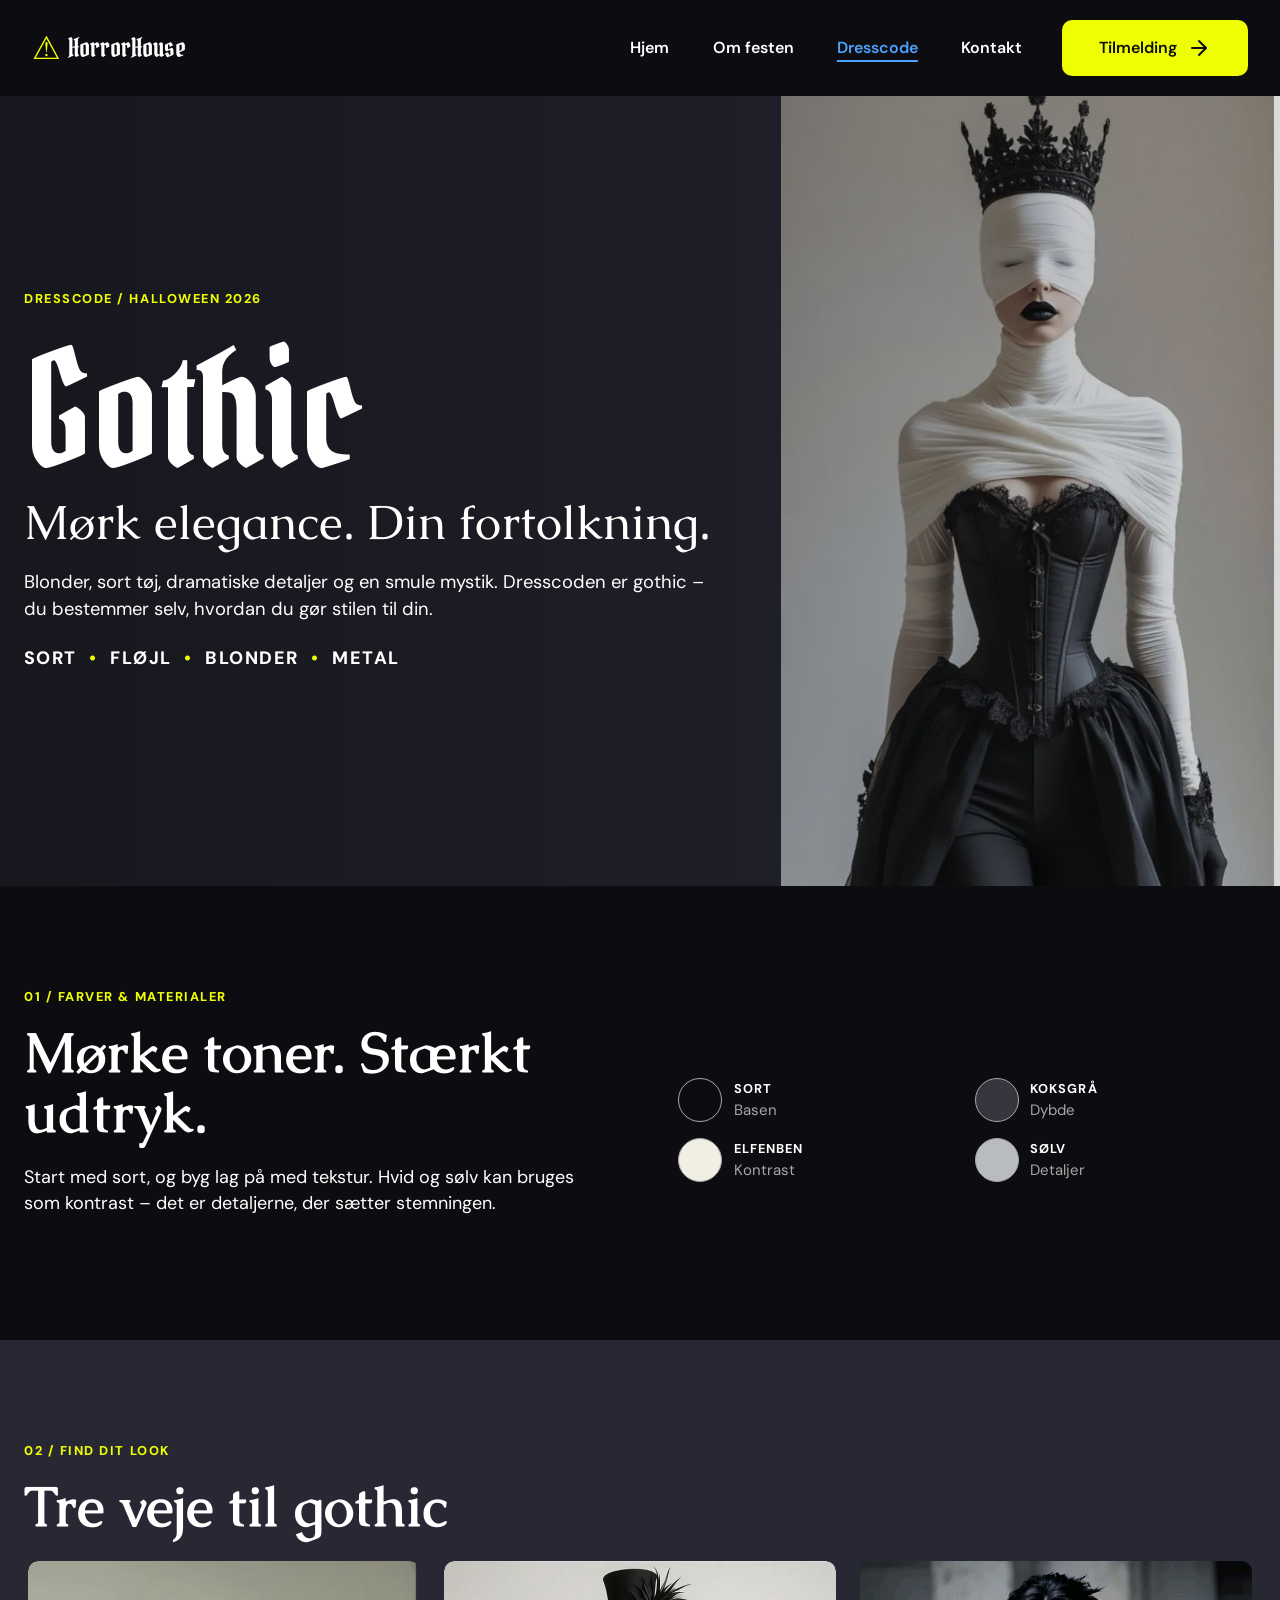
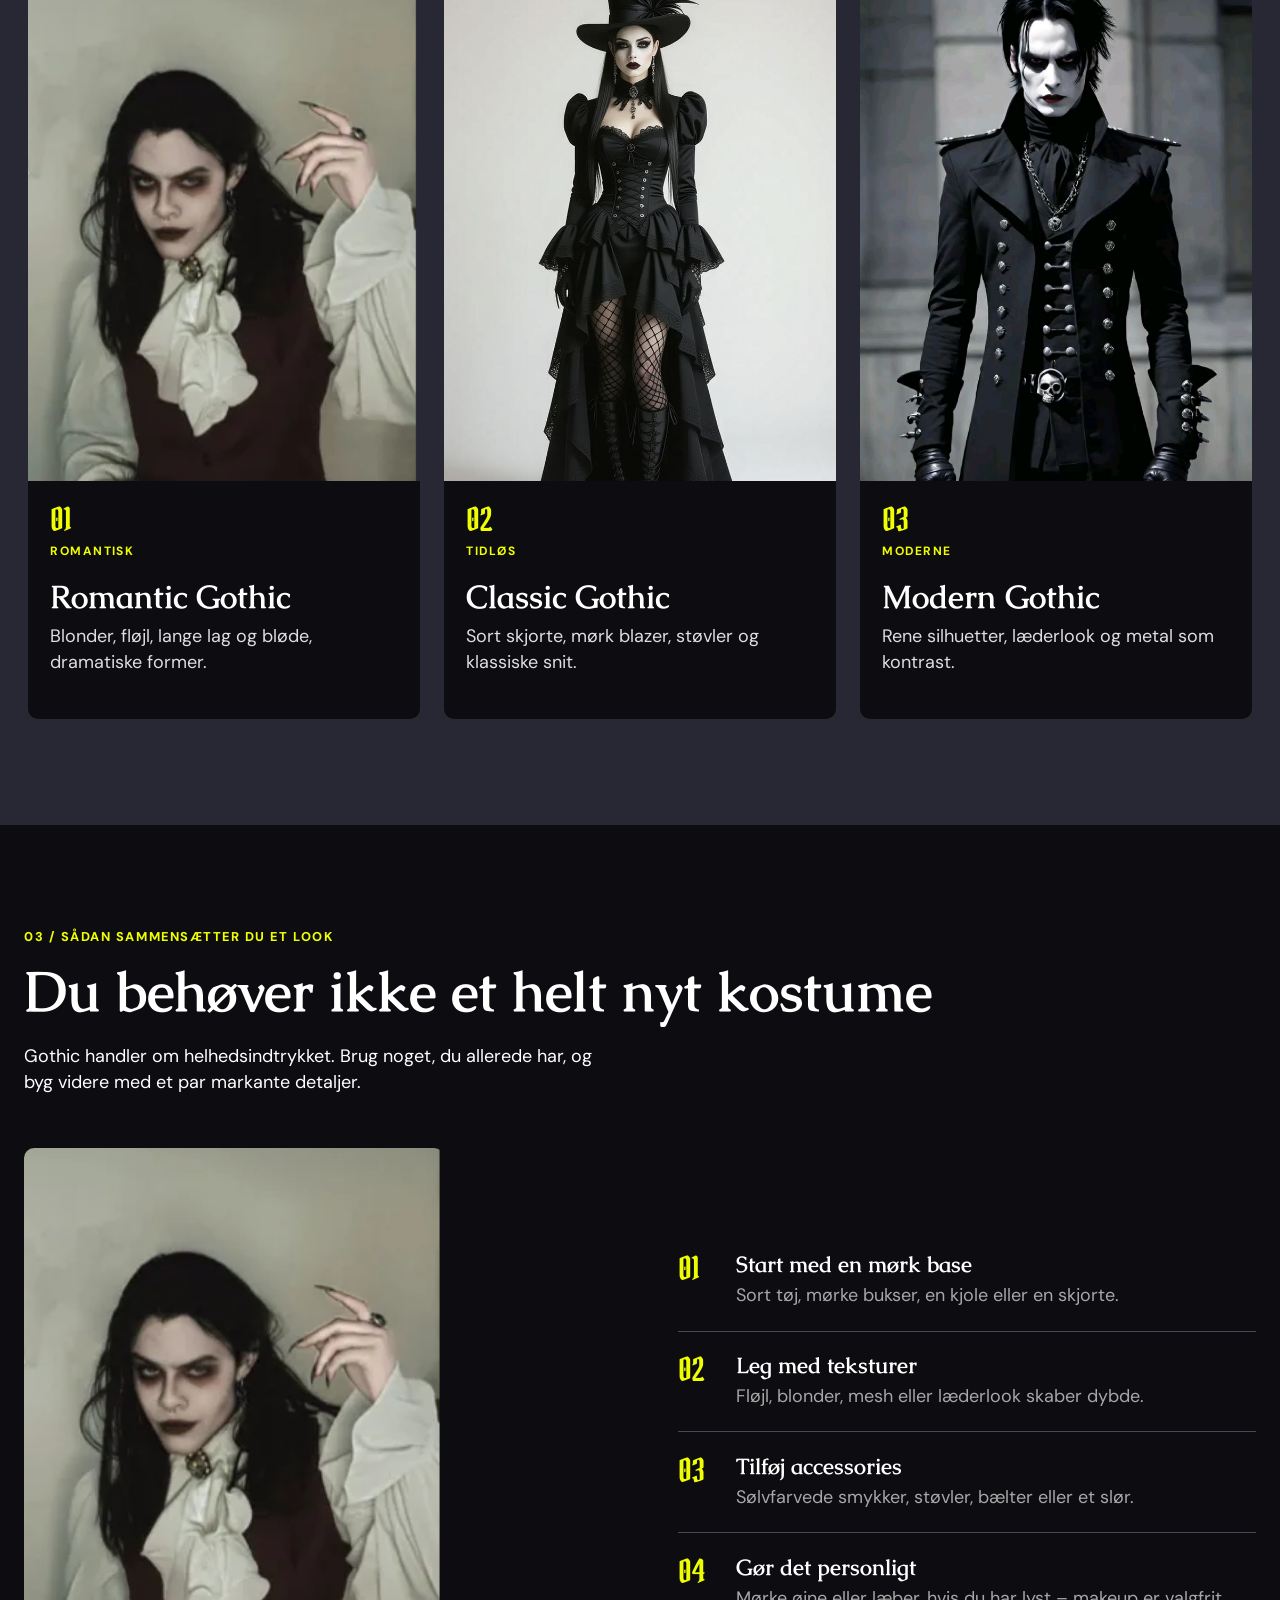
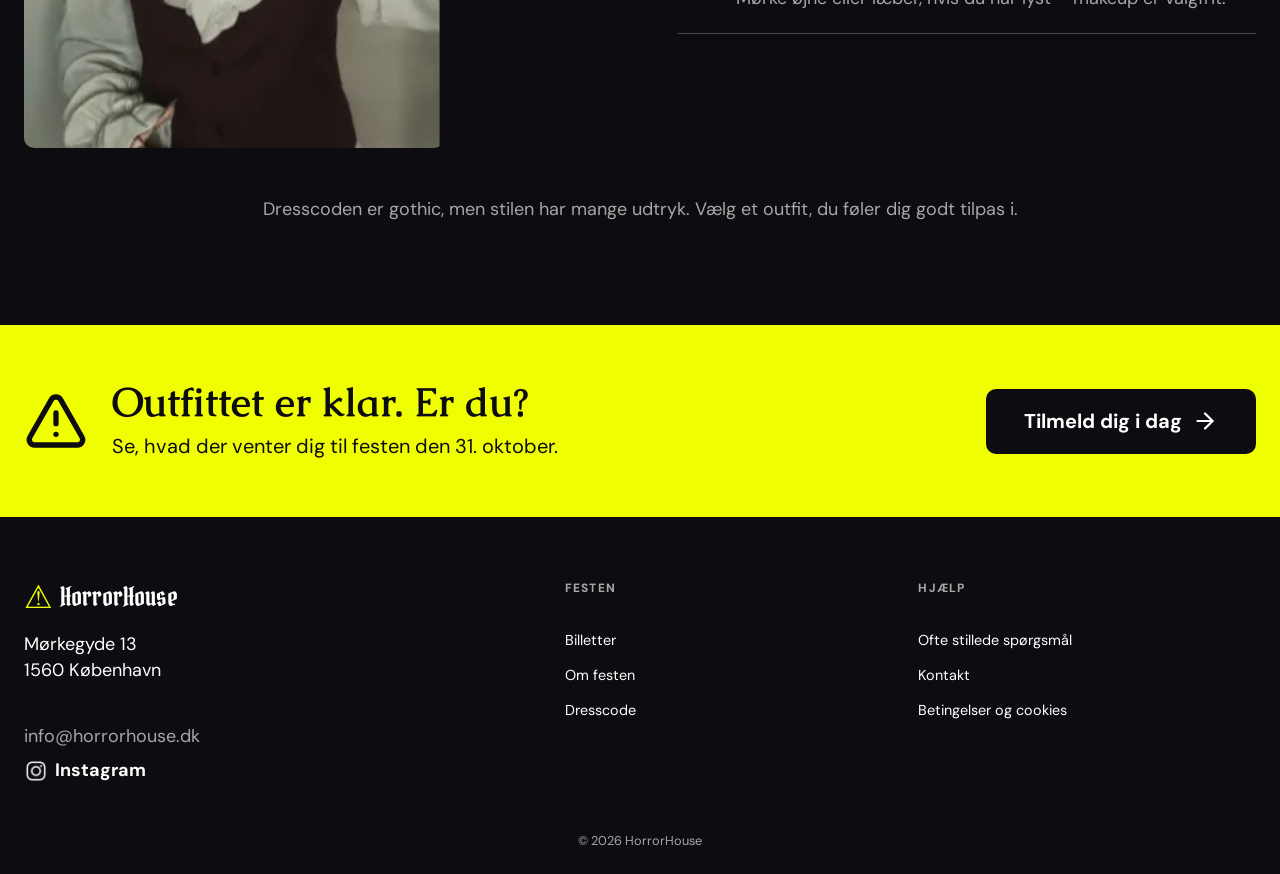
==== commit b33f4ba0: "PageSpeed optimering" ====
--- a/dresscode.html
+++ b/dresscode.html
@@ -1,6 +1,6 @@
 <!doctype html>
 <html lang="da">
-<head><meta charset="utf-8"><meta name="viewport" content="width=device-width, initial-scale=1"><title>Gothic dresscode – HorrorHouse</title><meta name="description" content="Få inspiration til HorrorHouse-festens gothic dresscode med farver, materialer og tre outfitretninger."><meta name="robots" content="index, follow"><meta property="og:title" content="Gothic dresscode – HorrorHouse"><meta property="og:description" content="Få inspiration til HorrorHouse-festens gothic dresscode med farver, materialer og tre outfitretninger."><meta property="og:type" content="website"><meta property="og:url" content="https://example.com/horrorhouse/dresscode.html"><meta property="og:image" content="https://example.com/horrorhouse/assets/images/home/hero.jpg"><meta property="og:locale" content="da_DK"><link rel="stylesheet" href="css/style.css"><script src="js/script.js" defer></script></head>
+<head><meta charset="utf-8"><meta name="viewport" content="width=device-width, initial-scale=1"><title>Gothic dresscode – HorrorHouse</title><meta name="description" content="Få inspiration til HorrorHouse-festens gothic dresscode med farver, materialer og tre outfitretninger."><meta name="robots" content="noindex, nofollow"><meta property="og:title" content="Gothic dresscode – HorrorHouse"><meta property="og:description" content="Få inspiration til HorrorHouse-festens gothic dresscode med farver, materialer og tre outfitretninger."><meta property="og:type" content="website"><meta property="og:url" content="https://example.com/horrorhouse/dresscode.html"><meta property="og:image" content="https://example.com/horrorhouse/assets/images/home/hero.jpg"><meta property="og:locale" content="da_DK"><link rel="stylesheet" href="css/style.css"><script src="js/script.js" defer></script></head>
 <body>
   <svg xmlns="http://www.w3.org/2000/svg" style="display:none"><symbol id="i-calendar-days" viewBox="0 0 24 24"><path d="M8 2v3"/><path d="M16 2v3"/><rect x="3" y="3" width="18" height="18" rx="2"/><path d="M3 9h18"/><path d="M8 13h.01"/><path d="M12 13h.01"/><path d="M16 13h.01"/><path d="M8 17h.01"/><path d="M12 17h.01"/><path d="M16 17h.01"/></symbol><symbol id="i-clock" viewBox="0 0 24 24"><circle cx="12" cy="12" r="10"/><path d="M12 6v6l4 2"/></symbol><symbol id="i-map-pin" viewBox="0 0 24 24"><path d="M20 10c0 4.993-5.539 10.193-7.399 11.799a1 1 0 0 1-1.202 0C9.539 20.193 4 14.993 4 10a8 8 0 0 1 16 0"/><circle cx="12" cy="10" r="3"/></symbol><symbol id="i-ticket" viewBox="0 0 24 24"><path d="M2 9a3 3 0 0 1 0 6v2a2 2 0 0 0 2 2h16a2 2 0 0 0 2-2v-2a3 3 0 0 1 0-6V7a2 2 0 0 0-2-2H4a2 2 0 0 0-2 2Z"/><path d="M13 5v2"/><path d="M13 17v2"/><path d="M13 11v2"/></symbol><symbol id="i-arrow-right" viewBox="0 0 24 24"><path d="M5 12h14"/><path d="m12 5 7 7-7 7"/></symbol><symbol id="i-shirt" viewBox="0 0 24 24"><path d="M20.38 3.46 16 2a4 4 0 0 1-8 0L3.62 3.46a2 2 0 0 0-1.34 2.23l.58 3.47a1 1 0 0 0 .99.84H6v10c0 1.1.9 2 2 2h8a2 2 0 0 0 2-2V10h2.15a1 1 0 0 0 .99-.84l.58-3.47a2 2 0 0 0-1.34-2.23z"/></symbol><symbol id="i-mouth" viewBox="0 0 24 24"><path d="M2 12a50.5 50.5 0 0020 0 1 1 0 00-1-1"/><path d="M2.457 11.159a1 1 0 00-.307 1.369 11.59 11.59 0 0019.7 0 1 1 0 00-.308-1.368c-2.426-1.568-3.65-2.284-5.479-3.644a2.6 2.6 0 00-3.373.208 1 1 0 01-1.38 0 2.62 2.62 0 00-3.373-.208c-1.83 1.36-3.053 2.076-5.48 3.643"/></symbol><symbol id="i-drama" viewBox="0 0 24 24"><path d="M10 11h.01"/><path d="M14 6h.01"/><path d="M18 6h.01"/><path d="M6.5 13.1h.01"/><path d="M22 5c0 9-4 12-6 12s-6-3-6-12c0-2 2-3 6-3s6 1 6 3"/><path d="M17.4 9.9c-.8.8-2 .8-2.8 0"/><path d="M10.1 7.1C9 7.2 7.7 7.7 6 8.6c-3.5 2-4.7 3.9-3.7 5.6 4.5 7.8 9.5 8.4 11.2 7.4.9-.5 1.9-2.1 1.9-4.7"/><path d="M9.1 16.5c.3-1.1 1.4-1.7 2.4-1.4"/></symbol><symbol id="i-triangle-alert" viewBox="0 0 24 24"><path d="m21.73 18-8-14a2 2 0 0 0-3.48 0l-8 14A2 2 0 0 0 4 21h16a2 2 0 0 0 1.73-3"/><path d="M12 9v4"/><path d="M12 17h.01"/></symbol></svg>
   <a class="skip-link" href="#main-content">Gå til hovedindhold</a>
@@ -10,9 +10,9 @@
 
     <section class="section" aria-labelledby="colors-title"><div class="container"><p class="eyebrow">01 / Farver &amp; materialer</p><div class="split split-wide"><div><h2 id="colors-title">Mørke toner. Stærkt udtryk.</h2><p>Start med sort, og byg lag på med tekstur. Hvid og sølv kan bruges som kontrast – det er detaljerne, der sætter stemningen.</p></div><div class="swatches" role="group" aria-label="Anbefalede farver"><div><span class="swatch black"></span><strong>Sort</strong><small>Basen</small></div><div><span class="swatch charcoal"></span><strong>Koksgrå</strong><small>Dybde</small></div><div><span class="swatch ivory"></span><strong>Elfenben</strong><small>Kontrast</small></div><div><span class="swatch silver"></span><strong>Sølv</strong><small>Detaljer</small></div></div></div></div></section>
 
-    <section class="section section-gray" aria-labelledby="looks-title"><div class="container"><p class="eyebrow">02 / Find dit look</p><h2 id="looks-title">Tre veje til gothic</h2><div class="card-scroller" tabindex="0" role="region" aria-label="Tre gothic looks – rul vandret for flere"><article class="look-card"><img src="assets/images/dresscode/dresscode-07.png" width="284" height="424" loading="lazy" alt="Romantic Gothic med mørkt hår, lys bluse og mørk vest"><div><span>01</span><b>Romantisk</b><h3>Romantic Gothic</h3><p>Blonder, fløjl, lange lag og bløde, dramatiske former.</p></div></article><article class="look-card"><img src="assets/images/dresscode/dresscode-01.jpg" width="736" height="1104" loading="lazy" alt="Classic Gothic med sort gotisk kjole og høj sort hat"><div><span>02</span><b>Tidløs</b><h3>Classic Gothic</h3><p>Sort skjorte, mørk blazer, støvler og klassiske snit.</p></div></article><article class="look-card modern-gothic"><img src="assets/images/dresscode/dresscode-modern.jpg" width="736" height="1104" loading="lazy" alt="Modern Gothic med sort frakke, metaldetaljer og dramatisk makeup"><div><span>03</span><b>Moderne</b><h3>Modern Gothic</h3><p>Rene silhuetter, læderlook og metal som kontrast.</p></div></article></div></div></section>
+    <section class="section section-gray" aria-labelledby="looks-title"><div class="container"><p class="eyebrow">02 / Find dit look</p><h2 id="looks-title">Tre veje til gothic</h2><div class="card-scroller" tabindex="0" role="region" aria-label="Tre gothic looks – rul vandret for flere"><article class="look-card"><img src="assets/images/dresscode/dresscode-07.webp" width="284" height="424" loading="lazy" alt="Romantic Gothic med mørkt hår, lys bluse og mørk vest"><div><span>01</span><b>Romantisk</b><h3>Romantic Gothic</h3><p>Blonder, fløjl, lange lag og bløde, dramatiske former.</p></div></article><article class="look-card"><img src="assets/images/dresscode/dresscode-01.jpg" width="736" height="1104" loading="lazy" alt="Classic Gothic med sort gotisk kjole og høj sort hat"><div><span>02</span><b>Tidløs</b><h3>Classic Gothic</h3><p>Sort skjorte, mørk blazer, støvler og klassiske snit.</p></div></article><article class="look-card modern-gothic"><img src="assets/images/dresscode/dresscode-modern.jpg" width="736" height="1104" loading="lazy" alt="Modern Gothic med sort frakke, metaldetaljer og dramatisk makeup"><div><span>03</span><b>Moderne</b><h3>Modern Gothic</h3><p>Rene silhuetter, læderlook og metal som kontrast.</p></div></article></div></div></section>
 
-    <section class="section styling-section" aria-labelledby="styling-title"><div class="container"><p class="eyebrow">03 / Sådan sammensætter du et look</p><div class="split split-wide"><div><h2 id="styling-title">Du behøver ikke et helt nyt kostume</h2><p>Gothic handler om helhedsindtrykket. Brug noget, du allerede har, og byg videre med et par markante detaljer.</p><img class="feature-image tall" src="assets/images/dresscode/dresscode-07.png" width="284" height="424" loading="lazy" alt="Person i hvid skjorte og mørk vest som gothic inspiration"></div><ol class="style-steps"><li><span>01</span><div><h3>Start med en mørk base</h3><p>Sort tøj, mørke bukser, en kjole eller en skjorte.</p></div></li><li><span>02</span><div><h3>Leg med teksturer</h3><p>Fløjl, blonder, mesh eller læderlook skaber dybde.</p></div></li><li><span>03</span><div><h3>Tilføj accessories</h3><p>Sølvfarvede smykker, støvler, bælter eller et slør.</p></div></li><li><span>04</span><div><h3>Gør det personligt</h3><p>Mørke øjne eller læber, hvis du har lyst – makeup er valgfrit.</p></div></li></ol></div><p class="center-note">Dresscoden er gothic, men stilen har mange udtryk. Vælg et outfit, du føler dig godt tilpas i.</p></div></section>
+    <section class="section styling-section" aria-labelledby="styling-title"><div class="container"><p class="eyebrow">03 / Sådan sammensætter du et look</p><div class="split split-wide"><div><h2 id="styling-title">Du behøver ikke et helt nyt kostume</h2><p>Gothic handler om helhedsindtrykket. Brug noget, du allerede har, og byg videre med et par markante detaljer.</p><img class="feature-image tall" src="assets/images/dresscode/dresscode-07.webp" width="284" height="424" loading="lazy" alt="Person i hvid skjorte og mørk vest som gothic inspiration"></div><ol class="style-steps"><li><span>01</span><div><h3>Start med en mørk base</h3><p>Sort tøj, mørke bukser, en kjole eller en skjorte.</p></div></li><li><span>02</span><div><h3>Leg med teksturer</h3><p>Fløjl, blonder, mesh eller læderlook skaber dybde.</p></div></li><li><span>03</span><div><h3>Tilføj accessories</h3><p>Sølvfarvede smykker, støvler, bælter eller et slør.</p></div></li><li><span>04</span><div><h3>Gør det personligt</h3><p>Mørke øjne eller læber, hvis du har lyst – makeup er valgfrit.</p></div></li></ol></div><p class="center-note">Dresscoden er gothic, men stilen har mange udtryk. Vælg et outfit, du føler dig godt tilpas i.</p></div></section>
 
     <section class="cta-band" aria-labelledby="dress-cta-title"><div class="container cta-inner"><div class="cta-message"><svg class="icon icon--xl" aria-hidden="true"><use href="#i-triangle-alert"/></svg><div><h2 id="dress-cta-title">Outfittet er klar. Er du?</h2><p>Se, hvad der venter dig til festen den 31. oktober.</p></div></div><a class="button button-dark" href="tilmelding.html">Tilmeld dig i dag <svg class="icon icon--lg" aria-hidden="true"><use href="#i-arrow-right"/></svg></a></div></section>
   </main>
--- a/css/style.css
+++ b/css/style.css
@@ -959,7 +959,7 @@
 }
 
 .tickets-home .tickets-overlay {
-  background: url("../assets/images/home/home-16.png") center/cover no-repeat;
+  background: url("../assets/images/home/home-16.webp") center/cover no-repeat;
   opacity: 20%;
   z-index: -1;
 }
@@ -1129,7 +1129,7 @@
 }
 
 .about-hero {
-  background-image: url("../assets/images/about/about-02.jpg");
+  background-image: url("../assets/images/about/about-02.webp");
   background-position: center;
 }
 
@@ -1293,7 +1293,7 @@
 
 .dresscode-hero {
   background-color: var(--black);
-  background-image: url("../assets/images/dresscode/dresscode-05.png");
+  background-image: url("../assets/images/dresscode/dresscode-05.webp");
   background-position: center top;
 }
 
@@ -1418,7 +1418,7 @@
 
 .signup-hero {
   min-height: 400px; /* mobilbilledet er 402 × 400 px */
-  background-image: url("../assets/images/signup/hero-mobile-signup.png");
+  background-image: url("../assets/images/signup/hero-mobile-signup.webp");
   display: flex;
   align-items: center;
   padding: 3rem 0;
@@ -1463,7 +1463,7 @@
 .signup-section {
   position: relative;
   isolation: isolate;
-  background: url("../assets/images/signup/signup-mobile.png") center/cover no-repeat;
+  background: url("../assets/images/signup/signup-mobile.webp") center/cover no-repeat;
 }
 
 /* Samme princip som herotet: billedet har 66 % styrke oven på --black, ingen mørk overlay */
@@ -1629,7 +1629,7 @@
 
 .contact-hero {
   min-height: 400px; /* mobilbilledet er 402 × 400 px */
-  background-image: url("../assets/images/signup/hero-mobile-signup.png");
+  background-image: url("../assets/images/signup/hero-mobile-signup.webp");
   display: flex;
   align-items: center;
   padding: 4rem 0;
@@ -2324,13 +2324,13 @@
   /* Tilmelding: lavere hero end forsidens. Billedet er centreret og beskåret oppe og nede; 620 px er valgt, så hele månen er med. */
   .signup-hero {
     min-height: 620px;
-    background-image: url("../assets/images/signup/signup-07.png");
+    background-image: url("../assets/images/signup/signup-07.webp");
     background-position: center;
   }
 
   /* Tilmelding: desktop-billedet til formularsektionen (mobil bruger hero-mobile-signup.png og signup-mobile.png) */
   .signup-section {
-    background-image: url("../assets/images/signup/signup-01.png");
+    background-image: url("../assets/images/signup/signup-01.webp");
   }
 
   /*
@@ -2339,7 +2339,7 @@
   */
   .contact-hero {
     min-height: 392px;
-    background-image: url("../assets/images/contact/contact-02.png");
+    background-image: url("../assets/images/contact/contact-02.webp");
     background-position: center 68%;
   }
 
@@ -2364,7 +2364,7 @@
   */
   .about-hero {
     background-color: var(--gray);
-    background-image: url("../assets/images/about/about-02.jpg"), var(--hero-tint);
+    background-image: url("../assets/images/about/about-02.webp"), var(--hero-tint);
     background-position: right top, 0 0;
     background-size: auto 100%, 100% 100%;
   }
@@ -2426,7 +2426,7 @@
 
   .dresscode-hero {
     background-color: var(--gray);
-    background-image: url("../assets/images/dresscode/dresscode-05.png");
+    background-image: url("../assets/images/dresscode/dresscode-05.webp");
     background-position: right top;
     background-size: auto 100%;
   }
